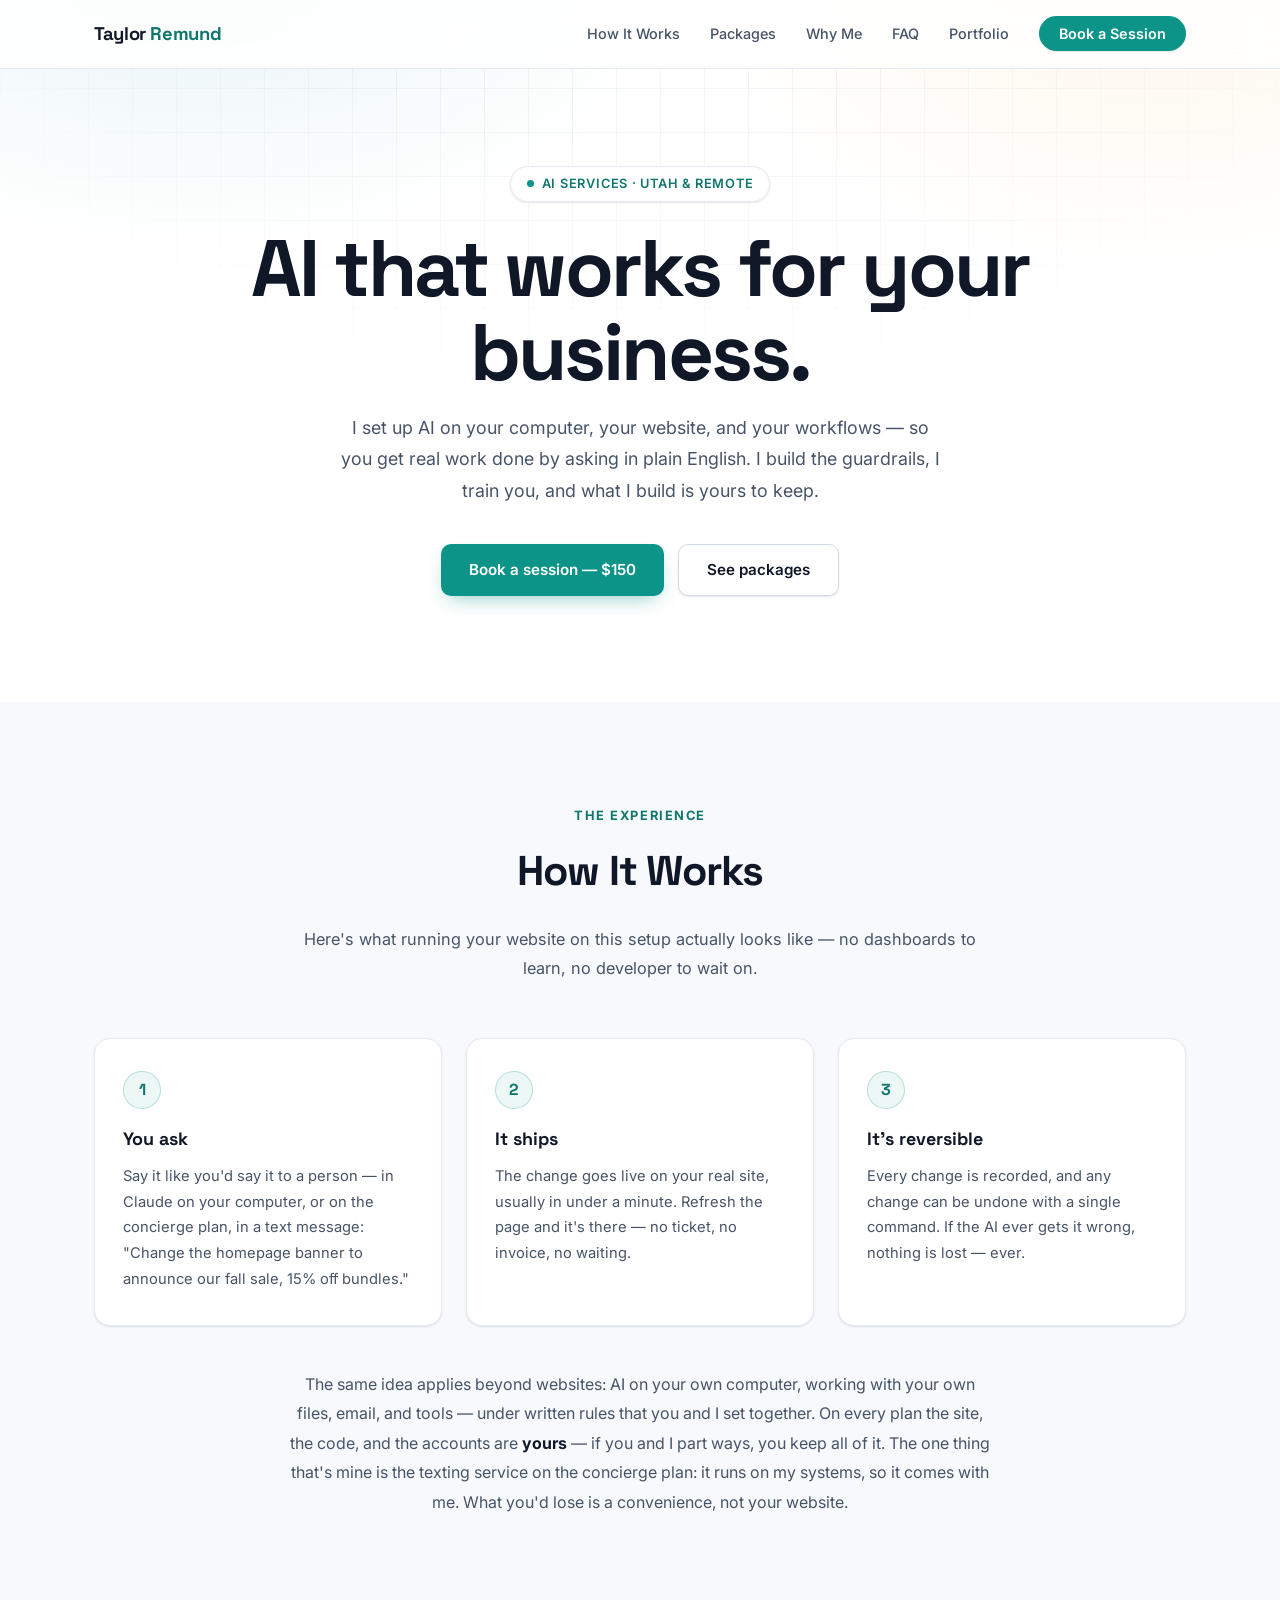
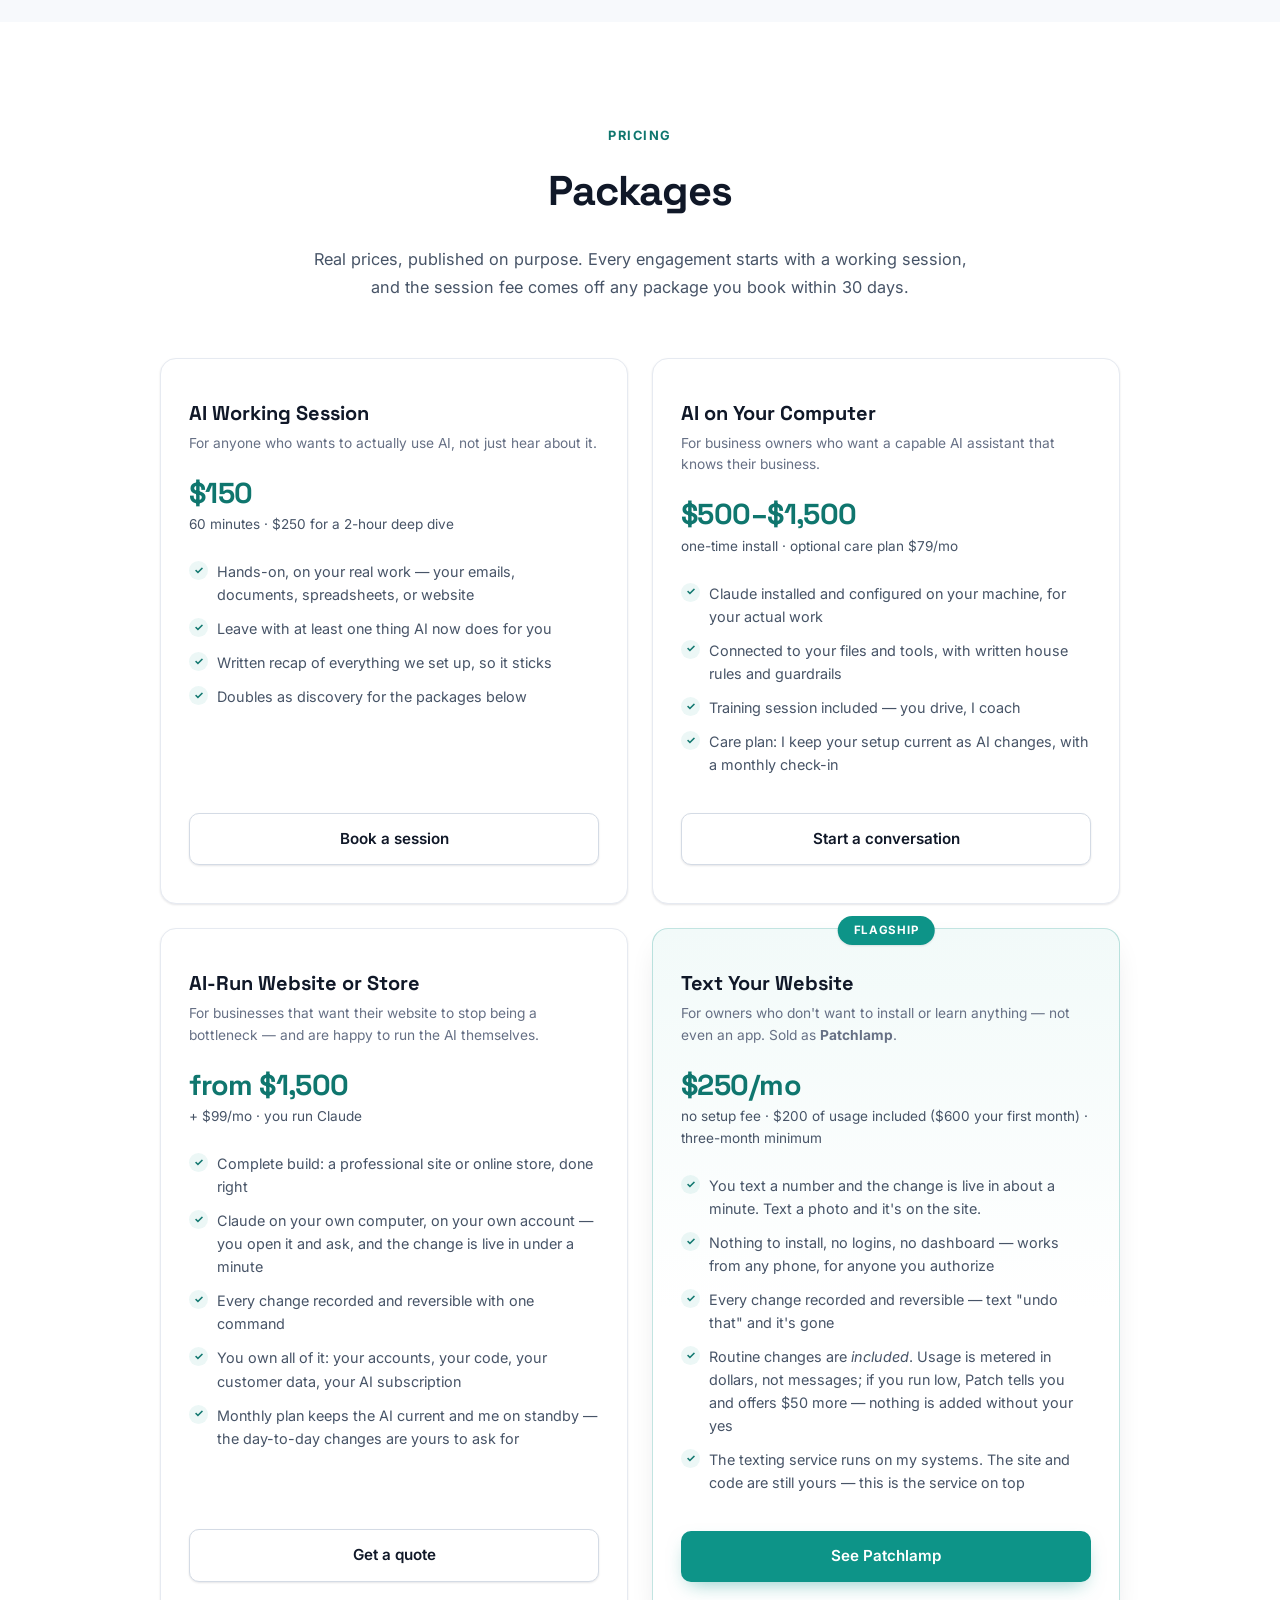
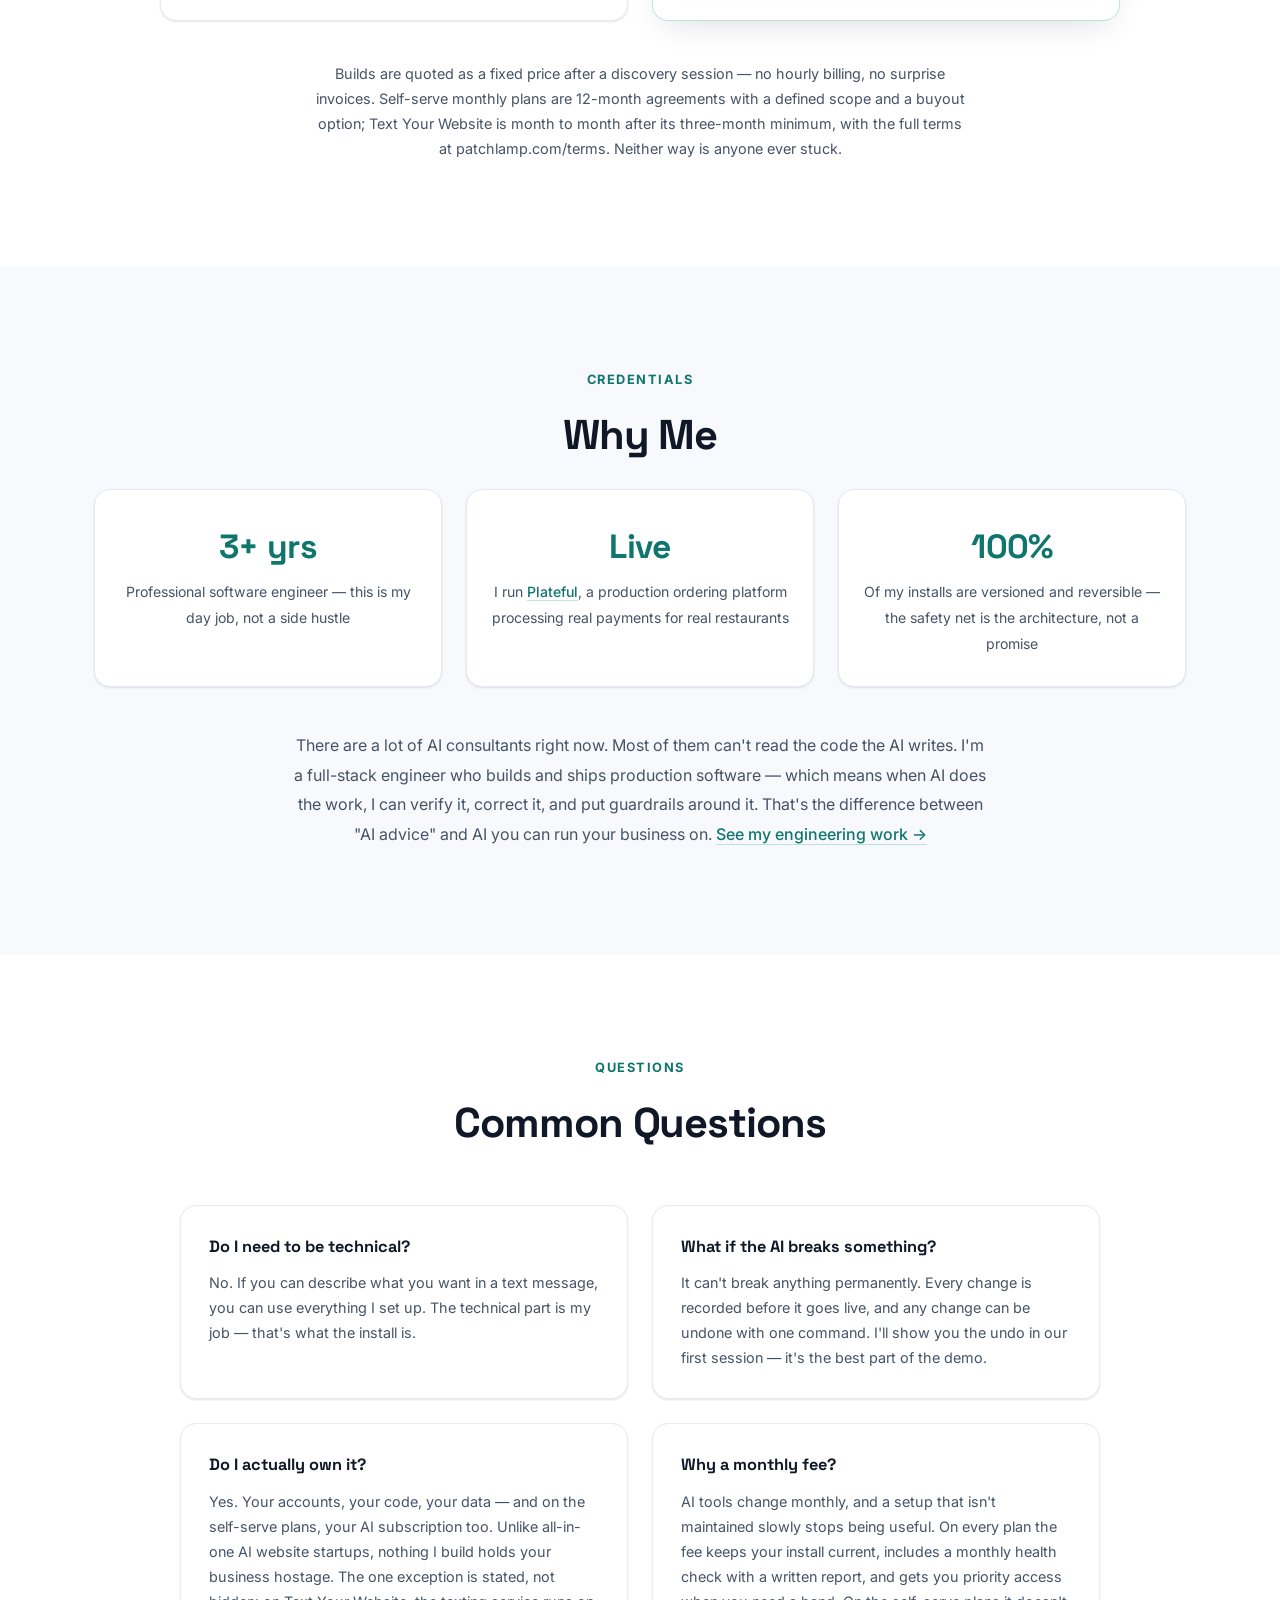
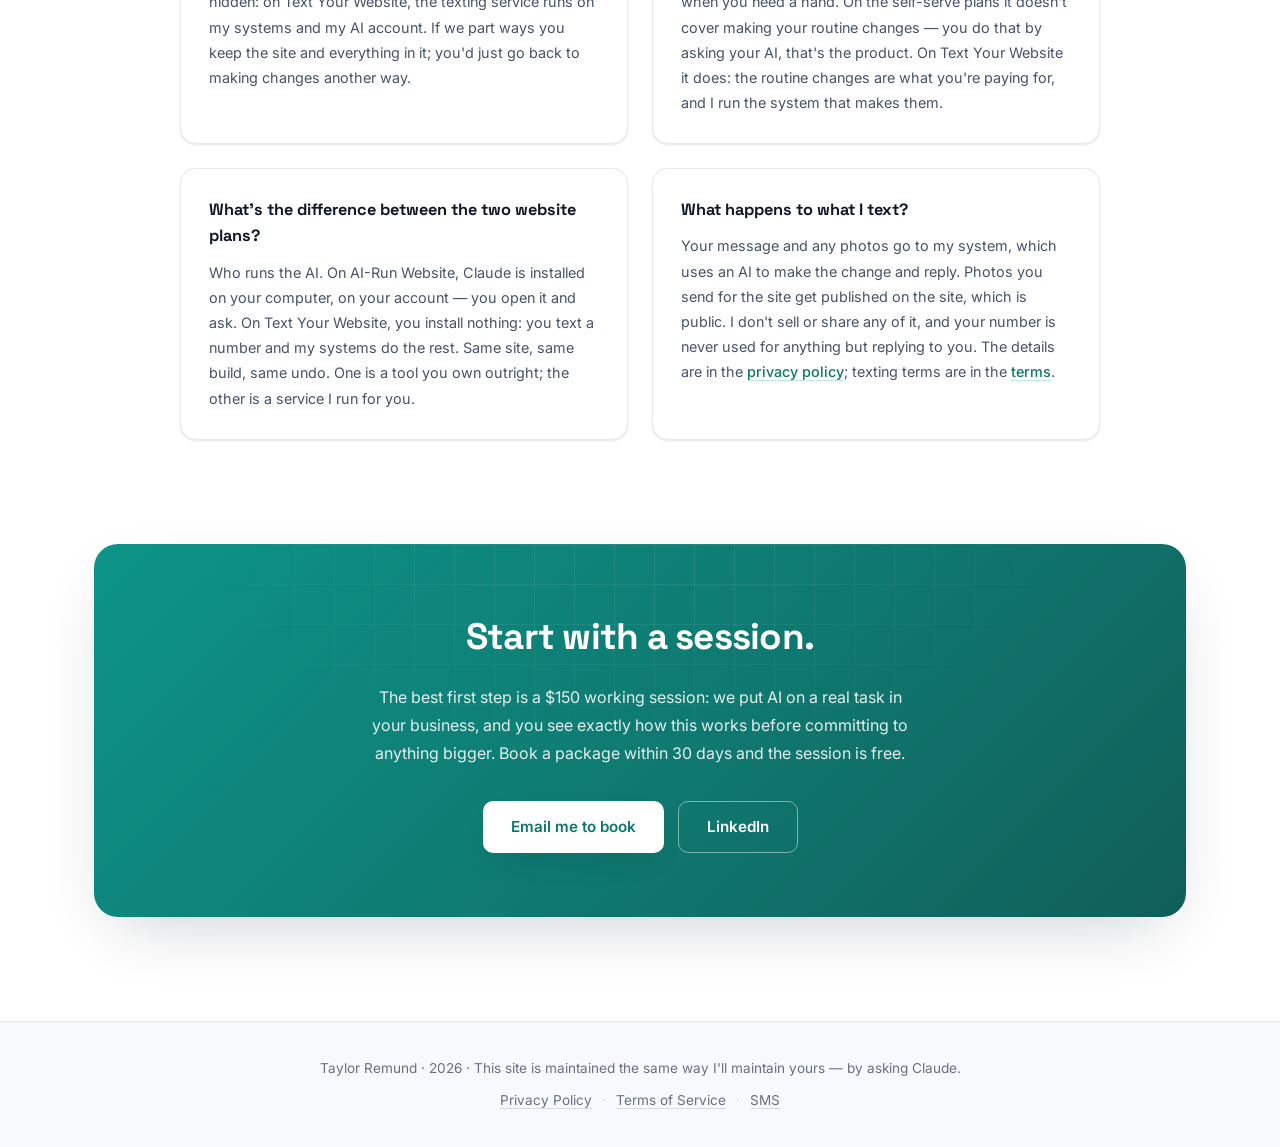
==== ai/index.html @ 2af43ffe "Text Your Website is Patchlamp: $250/mo, no setup fee, usage included; drop the 4% of sales line Co-" ====
<!DOCTYPE html>
<html lang="en">
<head>
  <meta charset="UTF-8">
  <meta name="viewport" content="width=device-width, initial-scale=1.0">
  <title>AI Services | Taylor Remund</title>
  <meta name="description" content="I install AI in small businesses — on your computer, your website, your workflows — with guardrails and training. Or skip the install and just text your website. Sessions from $150.">
  <meta property="og:title" content="AI Services — Taylor Remund">
  <meta property="og:description" content="AI installed in your business with guardrails and training — or a website you update by texting it. Sessions from $150.">
  <meta property="og:type" content="website">
  <meta property="og:url" content="https://taylorremund.com/ai/">
  <link rel="preconnect" href="https://fonts.googleapis.com">
  <link rel="preconnect" href="https://fonts.gstatic.com" crossorigin>
  <link href="https://fonts.googleapis.com/css2?family=Inter:wght@400;500;600&family=Space+Grotesk:wght@500;600;700&family=JetBrains+Mono:wght@400;500&display=swap" rel="stylesheet">
  <link rel="stylesheet" href="../style.css">
</head>
<body>

  <!-- ==================== NAVBAR ==================== -->
  <nav class="navbar" id="navbar">
    <div class="nav-container">
      <a href="../" class="nav-logo">Taylor <span>Remund</span></a>
      <button class="nav-toggle" id="navToggle" aria-label="Toggle menu">
        <span></span><span></span><span></span>
      </button>
      <ul class="nav-links" id="navLinks">
        <li><a href="#how">How It Works</a></li>
        <li><a href="#packages">Packages</a></li>
        <li><a href="#why">Why Me</a></li>
        <li><a href="#faq">FAQ</a></li>
        <li><a href="../">Portfolio</a></li>
        <li><a href="mailto:remundtaylor3@gmail.com?subject=AI%20Working%20Session" class="nav-cta">Book a Session</a></li>
      </ul>
    </div>
  </nav>

  <!-- ==================== HERO ==================== -->
  <section class="hero hero-compact" id="hero">
    <div class="hero-content">
      <span class="hero-kicker reveal">AI Services &middot; Utah &amp; Remote</span>
      <h1 class="hero-name reveal">AI that works for your business.</h1>
      <p class="hero-tagline reveal">I set up AI on your computer, your website, and your workflows — so you get real work done by asking in plain English. I build the guardrails, I train you, and what I build is yours to keep.</p>
      <div class="hero-cta reveal">
        <a href="mailto:remundtaylor3@gmail.com?subject=AI%20Working%20Session" class="btn btn-primary">Book a session — $150</a>
        <a href="#packages" class="btn btn-outline">See packages</a>
      </div>
    </div>
  </section>

  <!-- ==================== HOW IT WORKS ==================== -->
  <section class="section section-alt" id="how">
    <div class="container">
      <span class="section-eyebrow reveal">The Experience</span>
      <h2 class="section-title reveal">How It Works</h2>
      <p class="section-subtitle reveal">Here's what running your website on this setup actually looks like — no dashboards to learn, no developer to wait on.</p>
      <div class="steps-grid">
        <div class="step-card card reveal">
          <span class="step-num">1</span>
          <h3>You ask</h3>
          <p>Say it like you'd say it to a person — in Claude on your computer, or on the concierge plan, in a text message: "Change the homepage banner to announce our fall sale, 15% off bundles."</p>
        </div>
        <div class="step-card card reveal">
          <span class="step-num">2</span>
          <h3>It ships</h3>
          <p>The change goes live on your real site, usually in under a minute. Refresh the page and it's there — no ticket, no invoice, no waiting.</p>
        </div>
        <div class="step-card card reveal">
          <span class="step-num">3</span>
          <h3>It's reversible</h3>
          <p>Every change is recorded, and any change can be undone with a single command. If the AI ever gets it wrong, nothing is lost — ever.</p>
        </div>
      </div>
      <p class="steps-note reveal">The same idea applies beyond websites: AI on your own computer, working with your own files, email, and tools — under written rules that you and I set together. On every plan the site, the code, and the accounts are <strong>yours</strong> — if you and I part ways, you keep all of it. The one thing that's mine is the texting service on the concierge plan: it runs on my systems, so it comes with me. What you'd lose is a convenience, not your website.</p>
    </div>
  </section>

  <!-- ==================== PACKAGES ==================== -->
  <section class="section" id="packages">
    <div class="container">
      <span class="section-eyebrow reveal">Pricing</span>
      <h2 class="section-title reveal">Packages</h2>
      <p class="section-subtitle reveal">Real prices, published on purpose. Every engagement starts with a working session, and the session fee comes off any package you book within 30 days.</p>
      <div class="pkg-grid">

        <div class="pkg-card card reveal">
          <h3 class="pkg-name">AI Working Session</h3>
          <p class="pkg-for">For anyone who wants to actually use AI, not just hear about it.</p>
          <div class="pkg-price">$150</div>
          <p class="pkg-price-sub">60 minutes &middot; $250 for a 2-hour deep dive</p>
          <ul class="pkg-list">
            <li>Hands-on, on your real work — your emails, documents, spreadsheets, or website</li>
            <li>Leave with at least one thing AI now does for you</li>
            <li>Written recap of everything we set up, so it sticks</li>
            <li>Doubles as discovery for the packages below</li>
          </ul>
          <a href="mailto:remundtaylor3@gmail.com?subject=AI%20Working%20Session" class="btn btn-outline">Book a session</a>
        </div>

        <div class="pkg-card card reveal">
          <h3 class="pkg-name">AI on Your Computer</h3>
          <p class="pkg-for">For business owners who want a capable AI assistant that knows their business.</p>
          <div class="pkg-price">$500&ndash;$1,500</div>
          <p class="pkg-price-sub">one-time install &middot; optional care plan $79/mo</p>
          <ul class="pkg-list">
            <li>Claude installed and configured on your machine, for your actual work</li>
            <li>Connected to your files and tools, with written house rules and guardrails</li>
            <li>Training session included — you drive, I coach</li>
            <li>Care plan: I keep your setup current as AI changes, with a monthly check-in</li>
          </ul>
          <a href="mailto:remundtaylor3@gmail.com?subject=AI%20on%20My%20Computer" class="btn btn-outline">Start a conversation</a>
        </div>

        <div class="pkg-card card reveal">
          <h3 class="pkg-name">AI-Run Website or Store</h3>
          <p class="pkg-for">For businesses that want their website to stop being a bottleneck — and are happy to run the AI themselves.</p>
          <div class="pkg-price">from $1,500</div>
          <p class="pkg-price-sub">+ $99/mo &middot; you run Claude</p>
          <ul class="pkg-list">
            <li>Complete build: a professional site or online store, done right</li>
            <li>Claude on your own computer, on your own account — you open it and ask, and the change is live in under a minute</li>
            <li>Every change recorded and reversible with one command</li>
            <li>You own all of it: your accounts, your code, your customer data, your AI subscription</li>
            <li>Monthly plan keeps the AI current and me on standby &mdash; the day-to-day changes are yours to ask for</li>
          </ul>
          <a href="mailto:remundtaylor3@gmail.com?subject=AI-Run%20Website" class="btn btn-outline">Get a quote</a>
        </div>

        <!-- Retracted 2026-09-15: "from $2,500 + $249/mo, or 4% of store sales,
             capped at $500/mo". The texting service is now Patchlamp
             (patchlamp.com): $250/mo, no setup fee, usage allowance, no
             per-message price. The numbers here mirror patchlamp.com/pricing. -->
        <div class="pkg-card card pkg-featured reveal">
          <span class="pkg-badge">Flagship</span>
          <h3 class="pkg-name">Text Your Website</h3>
          <p class="pkg-for">For owners who don't want to install or learn anything &mdash; not even an app. Sold as <strong>Patchlamp</strong>.</p>
          <div class="pkg-price">$250/mo</div>
          <p class="pkg-price-sub">no setup fee &middot; $200 of usage included ($600 your first month) &middot; three-month minimum</p>
          <ul class="pkg-list">
            <li>You text a number and the change is live in about a minute. Text a photo and it's on the site.</li>
            <li>Nothing to install, no logins, no dashboard &mdash; works from any phone, for anyone you authorize</li>
            <li>Every change recorded and reversible &mdash; text "undo that" and it's gone</li>
            <li>Routine changes are <em>included</em>. Usage is metered in dollars, not messages; if you run low, Patch tells you and offers $50 more &mdash; nothing is added without your yes</li>
            <li>The texting service runs on my systems. The site and code are still yours &mdash; this is the service on top</li>
          </ul>
          <a href="https://patchlamp.com/" class="btn btn-primary">See Patchlamp</a>
        </div>

      </div>
      <p class="pkg-note reveal">Builds are quoted as a fixed price after a discovery session — no hourly billing, no surprise invoices. Self-serve monthly plans are 12-month agreements with a defined scope and a buyout option; Text Your Website is month to month after its three-month minimum, with the full terms at <a href="https://patchlamp.com/terms">patchlamp.com/terms</a>. Neither way is anyone ever stuck.</p>
    </div>
  </section>

  <!-- ==================== WHY ME ==================== -->
  <section class="section section-alt" id="why">
    <div class="container">
      <span class="section-eyebrow reveal">Credentials</span>
      <h2 class="section-title reveal">Why Me</h2>
      <div class="steps-grid">
        <div class="stat-card card reveal">
          <span class="stat-number">3+ yrs</span>
          <span class="stat-label">Professional software engineer — this is my day job, not a side hustle</span>
        </div>
        <div class="stat-card card reveal">
          <span class="stat-number">Live</span>
          <span class="stat-label">I run <a href="../#plateful" class="inline-link">Plateful</a>, a production ordering platform processing real payments for real restaurants</span>
        </div>
        <div class="stat-card card reveal">
          <span class="stat-number">100%</span>
          <span class="stat-label">Of my installs are versioned and reversible — the safety net is the architecture, not a promise</span>
        </div>
      </div>
      <p class="steps-note reveal" style="margin-top: 44px;">There are a lot of AI consultants right now. Most of them can't read the code the AI writes. I'm a full-stack engineer who builds and ships production software — which means when AI does the work, I can verify it, correct it, and put guardrails around it. That's the difference between "AI advice" and AI you can run your business on. <a href="../" class="inline-link">See my engineering work &rarr;</a></p>
    </div>
  </section>

  <!-- ==================== FAQ ==================== -->
  <section class="section" id="faq">
    <div class="container">
      <span class="section-eyebrow reveal">Questions</span>
      <h2 class="section-title reveal">Common Questions</h2>
      <div class="faq-grid" style="margin-top: 48px;">
        <div class="faq-card card reveal">
          <h3>Do I need to be technical?</h3>
          <p>No. If you can describe what you want in a text message, you can use everything I set up. The technical part is my job — that's what the install is.</p>
        </div>
        <div class="faq-card card reveal">
          <h3>What if the AI breaks something?</h3>
          <p>It can't break anything permanently. Every change is recorded before it goes live, and any change can be undone with one command. I'll show you the undo in our first session — it's the best part of the demo.</p>
        </div>
        <div class="faq-card card reveal">
          <h3>Do I actually own it?</h3>
          <p>Yes. Your accounts, your code, your data — and on the self-serve plans, your AI subscription too. Unlike all-in-one AI website startups, nothing I build holds your business hostage. The one exception is stated, not hidden: on Text Your Website, the texting service runs on my systems and my AI account. If we part ways you keep the site and everything in it; you'd just go back to making changes another way.</p>
        </div>
        <div class="faq-card card reveal">
          <h3>Why a monthly fee?</h3>
          <p>AI tools change monthly, and a setup that isn't maintained slowly stops being useful. On every plan the fee keeps your install current, includes a monthly health check with a written report, and gets you priority access when you need a hand. On the self-serve plans it doesn't cover making your routine changes &mdash; you do that by asking your AI, that's the product. On Text Your Website it does: the routine changes are what you're paying for, and I run the system that makes them.</p>
        </div>
        <div class="faq-card card reveal">
          <h3>What's the difference between the two website plans?</h3>
          <p>Who runs the AI. On AI-Run Website, Claude is installed on your computer, on your account &mdash; you open it and ask. On Text Your Website, you install nothing: you text a number and my systems do the rest. Same site, same build, same undo. One is a tool you own outright; the other is a service I run for you.</p>
        </div>
        <div class="faq-card card reveal">
          <h3>What happens to what I text?</h3>
          <p>Your message and any photos go to my system, which uses an AI to make the change and reply. Photos you send for the site get published on the site, which is public. I don't sell or share any of it, and your number is never used for anything but replying to you. The details are in the <a href="../privacy/" class="inline-link">privacy policy</a>; texting terms are in the <a href="../terms/" class="inline-link">terms</a>.</p>
        </div>
      </div>
    </div>
  </section>

  <!-- ==================== CONTACT ==================== -->
  <section class="section" id="contact" style="padding-top: 0;">
    <div class="container">
      <div class="cta-panel reveal">
        <h2>Start with a session.</h2>
        <p>The best first step is a $150 working session: we put AI on a real task in your business, and you see exactly how this works before committing to anything bigger. Book a package within 30 days and the session is free.</p>
        <div class="hero-cta">
          <a href="mailto:remundtaylor3@gmail.com?subject=AI%20Working%20Session" class="btn btn-primary">Email me to book</a>
          <a href="https://linkedin.com/in/taylor-remund-88169124a" target="_blank" rel="noopener" class="btn btn-outline">LinkedIn</a>
        </div>
        <!-- TODO: replace the mailto CTA with an inline Cal.com booking embed once the booking link is set up -->
      </div>
    </div>
  </section>

  <!-- ==================== FOOTER ==================== -->
  <footer class="footer">
    <p>Taylor Remund &middot; 2026 &middot; This site is maintained the same way I'll maintain yours — by asking Claude.</p>
    <p class="footer-links"><a href="../privacy/">Privacy Policy</a><span>&middot;</span><a href="../terms/">Terms of Service</a><span>&middot;</span><a href="../sms/">SMS</a></p>
  </footer>

  <script src="../script.js"></script>
</body>
</html>
---- style.css ----
/* ============================================================
   taylorremund.com — light theme design system
   ============================================================ */

*, *::before, *::after { margin: 0; padding: 0; box-sizing: border-box; }

:root {
  --bg: #ffffff;
  --bg-alt: #f7f9fc;
  --surface: #ffffff;
  --border: #e6eaf1;
  --border-strong: #d4dbe5;
  --text: #101828;
  --text-muted: #475467;
  --text-soft: #667085;
  --accent: #0d9488;
  --accent-hover: #0b7f75;
  --accent-ink: #0f766e;
  --accent-soft: rgba(13, 148, 136, 0.08);
  --accent-border: rgba(13, 148, 136, 0.25);
  --plateful: #069494;
  --plateful-red: #b22222;
  --shadow-sm: 0 1px 2px rgba(16, 24, 40, 0.06), 0 1px 3px rgba(16, 24, 40, 0.05);
  --shadow-md: 0 12px 32px -12px rgba(16, 24, 40, 0.16);
  --shadow-lg: 0 24px 64px -24px rgba(16, 24, 40, 0.24);
  --radius: 16px;
  --font-heading: 'Space Grotesk', sans-serif;
  --font-body: 'Inter', -apple-system, BlinkMacSystemFont, sans-serif;
}

html { scroll-behavior: smooth; scroll-padding-top: 84px; }

body {
  font-family: var(--font-body);
  background: var(--bg);
  color: var(--text);
  line-height: 1.6;
  -webkit-font-smoothing: antialiased;
  -moz-osx-font-smoothing: grayscale;
}

a { color: inherit; text-decoration: none; }
ul { list-style: none; }
img { display: block; max-width: 100%; }

.container { width: 100%; max-width: 1140px; margin: 0 auto; padding: 0 24px; }

.inline-link {
  color: var(--accent-ink);
  font-weight: 500;
  border-bottom: 1px solid var(--accent-border);
  transition: border-color 0.2s, color 0.2s;
}
.inline-link:hover { border-color: var(--accent-ink); }

/* ========== NAVBAR ========== */
.navbar {
  position: fixed;
  top: 0; left: 0; right: 0;
  z-index: 1000;
  background: rgba(255, 255, 255, 0.82);
  backdrop-filter: blur(14px);
  -webkit-backdrop-filter: blur(14px);
  border-bottom: 1px solid var(--border);
}

.nav-container {
  max-width: 1140px;
  margin: 0 auto;
  padding: 0 24px;
  display: flex;
  align-items: center;
  justify-content: space-between;
  height: 68px;
}

.nav-logo {
  font-family: var(--font-heading);
  font-weight: 700;
  font-size: 1.15rem;
  letter-spacing: -0.02em;
}
.nav-logo span { color: var(--accent-ink); }

.nav-links { display: flex; align-items: center; gap: 30px; }

.nav-links a {
  font-size: 0.9rem;
  font-weight: 500;
  color: var(--text-muted);
  transition: color 0.2s;
}
.nav-links a:hover { color: var(--text); }

.nav-links a.nav-cta {
  background: var(--accent);
  color: #ffffff;
  padding: 9px 20px;
  border-radius: 999px;
  font-weight: 600;
  box-shadow: var(--shadow-sm);
  transition: background 0.2s, transform 0.2s;
}
.nav-links a.nav-cta:hover { background: var(--accent-hover); color: #fff; transform: translateY(-1px); }

.nav-toggle {
  display: none;
  flex-direction: column;
  gap: 5px;
  background: none;
  border: none;
  cursor: pointer;
  padding: 4px;
}
.nav-toggle span {
  display: block;
  width: 22px; height: 2px;
  background: var(--text);
  border-radius: 2px;
  transition: transform 0.3s, opacity 0.3s;
}
.nav-toggle.active span:nth-child(1) { transform: translateY(7px) rotate(45deg); }
.nav-toggle.active span:nth-child(2) { opacity: 0; }
.nav-toggle.active span:nth-child(3) { transform: translateY(-7px) rotate(-45deg); }

@media (max-width: 860px) {
  .nav-toggle { display: flex; }
  .nav-links {
    position: fixed;
    top: 68px; left: 0; right: 0;
    background: rgba(255, 255, 255, 0.97);
    backdrop-filter: blur(14px);
    -webkit-backdrop-filter: blur(14px);
    flex-direction: column;
    gap: 0;
    padding: 16px 0 24px;
    border-bottom: 1px solid var(--border);
    box-shadow: var(--shadow-md);
    transform: translateY(-130%);
    opacity: 0;
    transition: transform 0.3s ease, opacity 0.3s ease;
    pointer-events: none;
  }
  .nav-links.open { transform: translateY(0); opacity: 1; pointer-events: all; }
  .nav-links a { display: block; padding: 12px 0; font-size: 1rem; }
  .nav-links a.nav-cta { margin-top: 8px; }
}

/* ========== HERO ========== */
.hero {
  position: relative;
  min-height: 92vh;
  display: flex;
  align-items: center;
  justify-content: center;
  text-align: center;
  padding: 150px 24px 90px;
  overflow: hidden;
  background:
    radial-gradient(52rem 30rem at 15% -5%, rgba(13, 148, 136, 0.09), transparent 60%),
    radial-gradient(46rem 28rem at 90% 0%, rgba(245, 158, 11, 0.07), transparent 60%),
    var(--bg);
}
.hero::before {
  content: '';
  position: absolute;
  inset: 0;
  background-image:
    linear-gradient(rgba(16, 24, 40, 0.045) 1px, transparent 1px),
    linear-gradient(90deg, rgba(16, 24, 40, 0.045) 1px, transparent 1px);
  background-size: 44px 44px;
  -webkit-mask-image: radial-gradient(60rem 34rem at 50% 0%, #000 30%, transparent 75%);
  mask-image: radial-gradient(60rem 34rem at 50% 0%, #000 30%, transparent 75%);
  pointer-events: none;
}
.hero-compact { min-height: 78vh; }
.hero-content { position: relative; max-width: 780px; }

.hero-kicker {
  display: inline-flex;
  align-items: center;
  gap: 8px;
  font-size: 0.8rem;
  font-weight: 600;
  letter-spacing: 0.06em;
  text-transform: uppercase;
  color: var(--accent-ink);
  background: #ffffff;
  border: 1px solid var(--border);
  box-shadow: var(--shadow-sm);
  border-radius: 999px;
  padding: 7px 16px;
  margin-bottom: 24px;
}
.hero-kicker::before {
  content: '';
  width: 7px; height: 7px;
  border-radius: 50%;
  background: var(--accent);
}

.hero-name {
  font-family: var(--font-heading);
  font-size: clamp(2.9rem, 7.5vw, 5rem);
  font-weight: 700;
  line-height: 1.05;
  letter-spacing: -0.035em;
  margin-bottom: 18px;
}

.hero-typewriter {
  font-family: var(--font-heading);
  font-size: clamp(1.15rem, 3vw, 1.6rem);
  color: var(--accent-ink);
  font-weight: 600;
  min-height: 2em;
  margin-bottom: 20px;
}
.typewriter-cursor { animation: blink 1s step-end infinite; color: var(--accent-ink); font-weight: 300; }
@keyframes blink { 50% { opacity: 0; } }

.hero-tagline {
  font-size: 1.12rem;
  color: var(--text-muted);
  max-width: 600px;
  margin: 0 auto 38px;
  line-height: 1.75;
}

.hero-cta { display: flex; gap: 14px; justify-content: center; flex-wrap: wrap; }

/* ========== BUTTONS ========== */
.btn {
  display: inline-flex;
  align-items: center;
  justify-content: center;
  gap: 8px;
  padding: 13px 28px;
  border-radius: 10px;
  font-size: 0.95rem;
  font-weight: 600;
  transition: all 0.2s;
  cursor: pointer;
  border: none;
}
.btn-primary {
  background: var(--accent);
  color: #ffffff;
  box-shadow: 0 8px 20px -8px rgba(13, 148, 136, 0.55);
}
.btn-primary:hover { background: var(--accent-hover); transform: translateY(-2px); }
.btn-outline {
  background: #ffffff;
  color: var(--text);
  border: 1px solid var(--border-strong);
  box-shadow: var(--shadow-sm);
}
.btn-outline:hover { border-color: var(--accent); color: var(--accent-ink); transform: translateY(-2px); }

/* ========== SECTIONS ========== */
.section { padding: 104px 0; }
.section-alt { background: var(--bg-alt); }

.section-eyebrow {
  display: block;
  text-align: center;
  font-size: 0.8rem;
  font-weight: 700;
  letter-spacing: 0.12em;
  text-transform: uppercase;
  color: var(--accent-ink);
  margin-bottom: 12px;
}

.section-title {
  font-family: var(--font-heading);
  font-size: clamp(1.9rem, 4vw, 2.6rem);
  font-weight: 700;
  margin-bottom: 20px;
  letter-spacing: -0.025em;
  text-align: center;
}

.section-subtitle {
  text-align: center;
  color: var(--text-muted);
  max-width: 680px;
  margin: 0 auto 56px;
  line-height: 1.75;
  font-size: 1.02rem;
}

/* ========== CARD BASE ========== */
.card {
  background: var(--surface);
  border: 1px solid var(--border);
  border-radius: var(--radius);
  box-shadow: var(--shadow-sm);
  transition: border-color 0.2s, transform 0.2s, box-shadow 0.2s;
}
.card:hover { border-color: var(--accent-border); transform: translateY(-3px); box-shadow: var(--shadow-md); }

/* ========== ABOUT ========== */
.about-grid {
  display: grid;
  grid-template-columns: 1fr 280px;
  gap: 60px;
  align-items: center;
  margin-bottom: 56px;
}
.about-text p { font-size: 1.05rem; color: var(--text-muted); line-height: 1.85; }
.about-text p + p { margin-top: 18px; }

.profile-photo {
  width: 220px;
  height: 220px;
  border-radius: 50%;
  object-fit: cover;
  display: block;
  margin: 0 auto;
  border: 4px solid #ffffff;
  outline: 1px solid var(--border);
  box-shadow: var(--shadow-lg);
}

.photo-placeholder {
  width: 220px; height: 220px;
  border-radius: 50%;
  background: linear-gradient(160deg, var(--accent-soft), rgba(245, 158, 11, 0.08));
  border: 1px solid var(--border);
  box-shadow: var(--shadow-md);
  display: flex;
  align-items: center;
  justify-content: center;
  color: var(--text-soft);
  margin: 0 auto;
}

.stats-grid { display: grid; grid-template-columns: repeat(3, 1fr); gap: 24px; }
.stat-card { padding: 30px 24px; text-align: center; }
.stat-number {
  display: block;
  font-family: var(--font-heading);
  font-size: 2.1rem;
  font-weight: 700;
  color: var(--accent-ink);
  margin-bottom: 6px;
  letter-spacing: -0.02em;
}
.stat-label { font-size: 0.88rem; color: var(--text-muted); line-height: 1.5; }

@media (max-width: 860px) {
  .about-grid { grid-template-columns: 1fr; gap: 40px; text-align: center; }
  .about-grid .about-photo { order: -1; }
  .stats-grid { grid-template-columns: 1fr; }
}

/* ========== PLATEFUL PRODUCT ========== */
.section-plateful {
  background: linear-gradient(180deg, #f2faf9 0%, #ffffff 100%);
  border-top: 1px solid var(--border);
  border-bottom: 1px solid var(--border);
}
.plateful-grid {
  display: grid;
  grid-template-columns: 1.02fr 0.98fr;
  gap: 64px;
  align-items: center;
}
.plateful-brand { display: flex; align-items: center; gap: 12px; margin-bottom: 20px; }
.plateful-brand svg { width: 42px; height: auto; }
.plateful-brand-name {
  font-family: var(--font-heading);
  font-size: 1.6rem;
  font-weight: 700;
  color: var(--plateful);
  letter-spacing: -0.02em;
}
.plateful-live {
  font-size: 0.72rem;
  font-weight: 700;
  letter-spacing: 0.08em;
  text-transform: uppercase;
  color: #067647;
  background: #ecfdf3;
  border: 1px solid #abefc6;
  border-radius: 999px;
  padding: 4px 12px;
}
.plateful-copy .section-eyebrow, .plateful-copy .section-title { text-align: left; }
.plateful-copy .section-title { margin-bottom: 16px; }
.plateful-pitch { color: var(--text-muted); font-size: 1.03rem; line-height: 1.8; margin-bottom: 24px; }

.plateful-features { margin-bottom: 28px; }
.plateful-features li {
  position: relative;
  padding-left: 30px;
  color: var(--text-muted);
  font-size: 0.95rem;
  line-height: 1.6;
  margin-bottom: 11px;
}
.plateful-features li::before {
  content: '✓';
  position: absolute;
  left: 0; top: 0;
  width: 20px; height: 20px;
  border-radius: 50%;
  background: var(--accent-soft);
  color: var(--accent-ink);
  font-size: 0.72rem;
  font-weight: 700;
  display: flex;
  align-items: center;
  justify-content: center;
}
.plateful-features li strong { color: var(--text); font-weight: 600; }

.plateful-pricing {
  display: inline-block;
  background: #ffffff;
  border: 1px solid var(--border);
  border-left: 3px solid var(--plateful);
  border-radius: 10px;
  box-shadow: var(--shadow-sm);
  padding: 14px 20px;
  margin-bottom: 30px;
}
.plateful-pricing strong { font-family: var(--font-heading); font-size: 1.05rem; }
.plateful-pricing span { display: block; font-size: 0.85rem; color: var(--text-muted); }

.plateful-ctas { display: flex; gap: 14px; flex-wrap: wrap; }

/* Storefront mockup */
.plateful-visual { position: relative; }
.mockup {
  background: #ffffff;
  border: 1px solid var(--border);
  border-radius: 14px;
  box-shadow: var(--shadow-lg);
  overflow: hidden;
}
.mockup-bar {
  display: flex;
  align-items: center;
  gap: 10px;
  padding: 10px 14px;
  background: var(--bg-alt);
  border-bottom: 1px solid var(--border);
}
.mockup-dots { display: flex; gap: 5px; }
.mockup-dots i { width: 10px; height: 10px; border-radius: 50%; display: block; }
.mockup-dots i:nth-child(1) { background: #fda29b; }
.mockup-dots i:nth-child(2) { background: #fedf89; }
.mockup-dots i:nth-child(3) { background: #a6f4c5; }
.mockup-url {
  flex: 1;
  background: #ffffff;
  border: 1px solid var(--border);
  border-radius: 999px;
  font-size: 0.72rem;
  color: var(--text-soft);
  padding: 4px 14px;
  text-align: center;
  font-family: 'JetBrains Mono', monospace;
}
.mockup-header {
  display: flex;
  align-items: center;
  justify-content: space-between;
  padding: 14px 18px;
  background: var(--plateful);
  color: #ffffff;
}
.mockup-rest { font-family: var(--font-heading); font-weight: 700; font-size: 0.95rem; }
.mockup-tabs { display: flex; gap: 10px; font-size: 0.68rem; opacity: 0.9; }
.mockup-menu {
  display: grid;
  grid-template-columns: 1fr 1fr;
  gap: 12px;
  padding: 16px 18px;
}
.mockup-item {
  border: 1px solid var(--border);
  border-radius: 10px;
  padding: 12px;
  display: flex;
  align-items: center;
  gap: 10px;
}
.mockup-item .food { font-size: 1.5rem; }
.mockup-item h4 { font-size: 0.78rem; font-weight: 600; line-height: 1.3; }
.mockup-item p { font-size: 0.72rem; color: var(--accent-ink); font-weight: 600; }
.mockup-cart {
  margin: 0 18px 18px;
  background: var(--plateful);
  color: #fff;
  border-radius: 10px;
  text-align: center;
  font-size: 0.8rem;
  font-weight: 600;
  padding: 11px;
}
.mockup-toast {
  position: absolute;
  right: -14px;
  bottom: 34px;
  background: #ffffff;
  border: 1px solid var(--border);
  border-radius: 12px;
  box-shadow: var(--shadow-md);
  padding: 12px 16px;
  font-size: 0.78rem;
  font-weight: 600;
  display: flex;
  align-items: center;
  gap: 8px;
}
.mockup-toast .tick {
  width: 20px; height: 20px;
  border-radius: 50%;
  background: #ecfdf3;
  color: #067647;
  font-size: 0.7rem;
  display: flex;
  align-items: center;
  justify-content: center;
  font-weight: 700;
}
.mockup-toast span small { display: block; font-weight: 400; color: var(--text-soft); font-size: 0.7rem; }

@media (max-width: 960px) {
  .plateful-grid { grid-template-columns: 1fr; gap: 48px; }
  .mockup-toast { right: 8px; }
}

/* ========== AI SERVICES TEASER ========== */
.svc-grid { display: grid; grid-template-columns: repeat(4, 1fr); gap: 20px; margin-bottom: 44px; }
.svc-card { padding: 30px 26px; display: flex; flex-direction: column; gap: 10px; }
.svc-card h3 { font-family: var(--font-heading); font-size: 1.08rem; font-weight: 600; }
.svc-card p { font-size: 0.92rem; color: var(--text-muted); line-height: 1.7; flex: 1; }
.svc-price { font-family: var(--font-heading); color: var(--accent-ink); font-weight: 700; font-size: 0.95rem; }
.svc-cta { text-align: center; }
.svc-grid .svc-card.reveal:nth-child(2) { transition-delay: 0.1s; }
.svc-grid .svc-card.reveal:nth-child(3) { transition-delay: 0.2s; }
.svc-grid .svc-card.reveal:nth-child(4) { transition-delay: 0.3s; }
@media (max-width: 1000px) { .svc-grid { grid-template-columns: repeat(2, 1fr); } }
@media (max-width: 600px) { .svc-grid { grid-template-columns: 1fr; } }

/* ========== SKILLS ========== */
.skills-grid { display: grid; grid-template-columns: repeat(2, 1fr); gap: 26px; }
.skill-category { padding: 28px; }
.skill-category-title {
  font-family: var(--font-heading);
  font-size: 0.95rem;
  font-weight: 700;
  color: var(--accent-ink);
  margin-bottom: 16px;
  letter-spacing: 0.02em;
}
.skill-pills { display: flex; flex-wrap: wrap; gap: 8px; }
.skill-pill {
  display: inline-flex;
  align-items: center;
  gap: 7px;
  background: var(--bg-alt);
  border: 1px solid var(--border);
  border-radius: 999px;
  padding: 6px 14px;
  font-size: 0.82rem;
  font-weight: 500;
  color: var(--text-muted);
  transition: border-color 0.2s, color 0.2s, background 0.2s;
}
.skill-pill:hover { border-color: var(--accent-border); color: var(--text); background: #ffffff; }
.skill-icon { width: 16px; height: 16px; flex-shrink: 0; }
.skills-grid .skill-category.reveal:nth-child(2) { transition-delay: 0.08s; }
.skills-grid .skill-category.reveal:nth-child(3) { transition-delay: 0.16s; }
.skills-grid .skill-category.reveal:nth-child(4) { transition-delay: 0.24s; }
@media (max-width: 860px) { .skills-grid { grid-template-columns: 1fr; } }

/* ========== PROJECTS ========== */
.projects-grid { display: grid; grid-template-columns: repeat(auto-fit, minmax(320px, 1fr)); gap: 24px; }
.project-card { padding: 32px 28px; display: flex; flex-direction: column; }
.project-badge {
  align-self: flex-start;
  font-size: 0.7rem;
  font-weight: 700;
  letter-spacing: 0.07em;
  text-transform: uppercase;
  color: var(--accent-ink);
  background: var(--accent-soft);
  border-radius: 999px;
  padding: 4px 12px;
  margin-bottom: 16px;
}
.project-name { font-family: var(--font-heading); font-size: 1.25rem; font-weight: 700; margin-bottom: 2px; }
.project-subtitle { font-size: 0.88rem; color: var(--text-soft); font-weight: 500; margin-bottom: 14px; }
.project-desc { font-size: 0.9rem; color: var(--text-muted); line-height: 1.75; margin-bottom: 20px; flex: 1; }
.project-desc code {
  font-family: 'JetBrains Mono', monospace;
  font-size: 0.8em;
  background: var(--bg-alt);
  border: 1px solid var(--border);
  border-radius: 4px;
  padding: 1px 5px;
}
.project-tags { display: flex; flex-wrap: wrap; gap: 6px; margin-bottom: 20px; }
.project-tags span {
  font-size: 0.74rem;
  font-weight: 500;
  color: var(--accent-ink);
  background: var(--accent-soft);
  border: 1px solid var(--accent-border);
  padding: 3px 10px;
  border-radius: 6px;
}
.project-links { display: flex; gap: 10px; }
.project-link {
  display: inline-flex;
  align-items: center;
  justify-content: center;
  width: 40px; height: 40px;
  border-radius: 10px;
  background: var(--bg-alt);
  border: 1px solid var(--border);
  color: var(--text-muted);
  transition: all 0.2s;
}
.project-link:hover { border-color: var(--accent); color: var(--accent-ink); background: #ffffff; }
.project-link.disabled { opacity: 0.4; cursor: not-allowed; pointer-events: none; }
.projects-grid .project-card.reveal:nth-child(2) { transition-delay: 0.08s; }
.projects-grid .project-card.reveal:nth-child(3) { transition-delay: 0.16s; }

/* ========== TIMELINE ========== */
.timeline { position: relative; max-width: 820px; margin: 0 auto; padding-left: 32px; }
.timeline::before {
  content: '';
  position: absolute;
  left: 7px; top: 8px; bottom: 8px;
  width: 2px;
  background: var(--border);
}
.timeline-item { position: relative; margin-bottom: 44px; }
.timeline-item:last-child { margin-bottom: 0; }
.timeline-marker {
  position: absolute;
  left: -32px; top: 8px;
  width: 16px; height: 16px;
  border-radius: 50%;
  background: #ffffff;
  border: 3px solid var(--accent);
  z-index: 1;
}
.timeline-content { padding: 28px; }
.timeline-header {
  display: flex;
  justify-content: space-between;
  align-items: flex-start;
  gap: 16px;
  margin-bottom: 16px;
  flex-wrap: wrap;
}
.timeline-role { font-family: var(--font-heading); font-size: 1.15rem; font-weight: 700; }
.timeline-company { color: var(--accent-ink); font-size: 0.95rem; font-weight: 600; margin-top: 2px; }
.timeline-meta { display: flex; flex-direction: column; align-items: flex-end; gap: 2px; flex-shrink: 0; }
.timeline-date { font-size: 0.85rem; color: var(--text-muted); font-weight: 500; }
.timeline-location { font-size: 0.8rem; color: var(--text-soft); }
.timeline-bullets { list-style: disc; padding-left: 20px; }
.timeline-bullets li { font-size: 0.9rem; color: var(--text-muted); line-height: 1.7; margin-bottom: 8px; }
.timeline-bullets li:last-child { margin-bottom: 0; }
.timeline-bullets code {
  font-family: 'JetBrains Mono', monospace;
  font-size: 0.8em;
  background: var(--bg-alt);
  border: 1px solid var(--border);
  border-radius: 4px;
  padding: 1px 5px;
}
@media (max-width: 600px) {
  .timeline-header { flex-direction: column; }
  .timeline-meta { align-items: flex-start; }
}

/* ========== STEPS (AI page) ========== */
.steps-grid { display: grid; grid-template-columns: repeat(3, 1fr); gap: 24px; margin-bottom: 44px; }
.step-card { padding: 32px 28px; }
.step-num {
  display: inline-flex;
  align-items: center;
  justify-content: center;
  width: 38px; height: 38px;
  border-radius: 50%;
  background: var(--accent-soft);
  border: 1px solid var(--accent-border);
  color: var(--accent-ink);
  font-family: var(--font-heading);
  font-weight: 700;
  margin-bottom: 16px;
}
.step-card h3 { font-family: var(--font-heading); font-size: 1.12rem; font-weight: 700; margin-bottom: 10px; }
.step-card p { font-size: 0.92rem; color: var(--text-muted); line-height: 1.75; }
.steps-note {
  max-width: 700px;
  margin: 0 auto;
  text-align: center;
  color: var(--text-muted);
  line-height: 1.85;
  font-size: 1rem;
}
.steps-note strong { color: var(--text); }
@media (max-width: 860px) { .steps-grid { grid-template-columns: 1fr; } }

/* ========== PACKAGES (AI page) ========== */
.pkg-grid { display: grid; grid-template-columns: repeat(2, 1fr); gap: 24px; align-items: stretch; max-width: 960px; margin: 0 auto; }
.pkg-card { position: relative; padding: 38px 28px; display: flex; flex-direction: column; }
.pkg-featured {
  border-color: var(--accent-border);
  background: linear-gradient(180deg, #f2faf9 0%, #ffffff 55%);
  box-shadow: var(--shadow-md);
}
.pkg-badge {
  position: absolute;
  top: -13px; left: 50%;
  transform: translateX(-50%);
  background: var(--accent);
  color: #ffffff;
  font-size: 0.72rem;
  font-weight: 700;
  letter-spacing: 0.06em;
  text-transform: uppercase;
  padding: 5px 16px;
  border-radius: 999px;
  box-shadow: var(--shadow-sm);
  white-space: nowrap;
}
.pkg-name { font-family: var(--font-heading); font-size: 1.25rem; font-weight: 700; margin-bottom: 4px; }
.pkg-for { font-size: 0.86rem; color: var(--text-soft); margin-bottom: 22px; line-height: 1.55; }
.pkg-price {
  font-family: var(--font-heading);
  font-size: 1.8rem;
  font-weight: 700;
  color: var(--accent-ink);
  line-height: 1.2;
  letter-spacing: -0.02em;
}
.pkg-price-sub { font-size: 0.85rem; color: var(--text-muted); margin: 4px 0 24px; }
.pkg-list { margin-bottom: 26px; flex: 1; }
.pkg-list li {
  position: relative;
  padding-left: 28px;
  font-size: 0.9rem;
  color: var(--text-muted);
  line-height: 1.6;
  margin-bottom: 11px;
}
.pkg-list li::before {
  content: '✓';
  position: absolute;
  left: 0; top: 1px;
  width: 19px; height: 19px;
  border-radius: 50%;
  background: var(--accent-soft);
  color: var(--accent-ink);
  font-size: 0.68rem;
  font-weight: 700;
  display: flex;
  align-items: center;
  justify-content: center;
}
.pkg-note {
  text-align: center;
  color: var(--text-muted);
  font-size: 0.9rem;
  max-width: 660px;
  margin: 40px auto 0;
  line-height: 1.75;
}
.pkg-grid .pkg-card.reveal:nth-child(2) { transition-delay: 0.08s; }
.pkg-grid .pkg-card.reveal:nth-child(3) { transition-delay: 0.16s; }
.pkg-grid .pkg-card.reveal:nth-child(4) { transition-delay: 0.24s; }
@media (max-width: 720px) {
  .pkg-grid { grid-template-columns: 1fr; }
  .pkg-featured { order: -1; }
}

/* ========== FAQ ========== */
.faq-grid { display: grid; grid-template-columns: repeat(2, 1fr); gap: 24px; max-width: 920px; margin: 0 auto; }
.faq-card { padding: 28px; }
.faq-card h3 { font-family: var(--font-heading); font-size: 1.02rem; font-weight: 700; margin-bottom: 10px; }
.faq-card p { font-size: 0.9rem; color: var(--text-muted); line-height: 1.75; }
@media (max-width: 760px) { .faq-grid { grid-template-columns: 1fr; } }

/* ========== CTA PANEL ========== */
.cta-panel {
  background: linear-gradient(135deg, #0d9488 0%, #0f766e 60%, #115e59 100%);
  border-radius: 24px;
  padding: 64px 48px;
  text-align: center;
  color: #ffffff;
  box-shadow: var(--shadow-lg);
  position: relative;
  overflow: hidden;
}
.cta-panel::before {
  content: '';
  position: absolute;
  inset: 0;
  background-image:
    linear-gradient(rgba(255, 255, 255, 0.07) 1px, transparent 1px),
    linear-gradient(90deg, rgba(255, 255, 255, 0.07) 1px, transparent 1px);
  background-size: 40px 40px;
  -webkit-mask-image: radial-gradient(40rem 20rem at 50% 0%, #000 20%, transparent 75%);
  mask-image: radial-gradient(40rem 20rem at 50% 0%, #000 20%, transparent 75%);
  pointer-events: none;
}
.cta-panel > * { position: relative; }
.cta-panel h2 {
  font-family: var(--font-heading);
  font-size: clamp(1.7rem, 3.6vw, 2.3rem);
  font-weight: 700;
  letter-spacing: -0.02em;
  margin-bottom: 16px;
}
.cta-panel p { color: rgba(255, 255, 255, 0.88); max-width: 560px; margin: 0 auto 34px; line-height: 1.75; }
.cta-panel .btn-primary { background: #ffffff; color: var(--accent-ink); box-shadow: var(--shadow-md); }
.cta-panel .btn-primary:hover { background: #f0fdfa; }
.cta-panel .btn-outline { background: transparent; color: #ffffff; border-color: rgba(255, 255, 255, 0.45); box-shadow: none; }
.cta-panel .btn-outline:hover { border-color: #ffffff; color: #ffffff; }
@media (max-width: 600px) { .cta-panel { padding: 48px 24px; } }

/* ========== CONTACT ========== */
.contact-container { text-align: center; max-width: 640px; }
.contact-subtext { font-size: 1.05rem; color: var(--text-muted); line-height: 1.75; margin-bottom: 36px; }
.contact-links { display: flex; justify-content: center; gap: 18px; }
.contact-icon {
  display: inline-flex;
  align-items: center;
  justify-content: center;
  width: 56px; height: 56px;
  border-radius: 14px;
  background: #ffffff;
  border: 1px solid var(--border);
  box-shadow: var(--shadow-sm);
  color: var(--text-muted);
  transition: all 0.2s;
}
.contact-icon:hover { border-color: var(--accent); color: var(--accent-ink); transform: translateY(-2px); box-shadow: var(--shadow-md); }

/* ========== FOOTER ========== */
.footer {
  border-top: 1px solid var(--border);
  padding: 36px 24px;
  text-align: center;
  font-size: 0.85rem;
  color: var(--text-soft);
  background: var(--bg-alt);
}
.footer-links { margin-top: 10px; }
.footer-links a { color: var(--text-soft); text-decoration: none; border-bottom: 1px solid var(--border-strong); }
.footer-links a:hover { color: var(--accent-ink); border-color: var(--accent-ink); }
.footer-links span { margin: 0 10px; color: var(--border-strong); }

/* ========== LEGAL PAGES (privacy, terms) ========== */
.legal { max-width: 720px; }
.legal .section-title { margin-bottom: 8px; }
.legal-meta { text-align: center; color: var(--text-soft); font-size: 0.88rem; margin-bottom: 52px; }
.legal-intro { color: var(--text-muted); line-height: 1.8; font-size: 1.02rem; margin-bottom: 40px; }
.legal h2 {
  font-family: var(--font-heading);
  font-size: 1.22rem;
  font-weight: 700;
  margin: 40px 0 12px;
  letter-spacing: -0.01em;
}
.legal h2:first-of-type { margin-top: 0; }
.legal p, .legal li { color: var(--text-muted); line-height: 1.8; font-size: 0.97rem; }
.legal p { margin-bottom: 14px; }
.legal ul { margin: 0 0 16px 22px; }
.legal li { margin-bottom: 8px; }
.legal strong { color: var(--text); font-weight: 600; }
.legal-callout {
  background: var(--accent-soft);
  border: 1px solid var(--accent-border);
  border-radius: 12px;
  padding: 18px 22px;
  margin: 8px 0 20px;
}
.legal-callout p { margin: 0; color: var(--text); }
.legal-page { padding-top: 140px; }
@media (max-width: 600px) { .legal-page { padding-top: 112px; } }

/* ========== REVEAL ========== */
.reveal { opacity: 0; transform: translateY(22px); transition: opacity 0.6s ease, transform 0.6s ease; }
.reveal.visible { opacity: 1; transform: translateY(0); }
.stats-grid .stat-card.reveal:nth-child(2) { transition-delay: 0.1s; }
.stats-grid .stat-card.reveal:nth-child(3) { transition-delay: 0.2s; }

/* ========== MISC ========== */
::selection { background: rgba(13, 148, 136, 0.18); }
::-webkit-scrollbar { width: 10px; }
::-webkit-scrollbar-track { background: var(--bg-alt); }
::-webkit-scrollbar-thumb { background: #cdd5e0; border-radius: 5px; }
::-webkit-scrollbar-thumb:hover { background: #b6c1d0; }

/* ========== SERVICE PAGE (/ai/) additions — svc-/pkg- only ========== */
.svc-hero-note { margin-top: 26px; font-size: 0.9rem; color: var(--text-soft); max-width: 560px; }
.svc-facts { display: grid; grid-template-columns: repeat(2, 1fr); gap: 24px; max-width: 960px; margin: 0 auto; }
.svc-fact { padding: 30px 28px; }
.svc-fact h3 { font-family: var(--font-heading); font-size: 1.08rem; font-weight: 700; margin-bottom: 10px; color: var(--accent-ink); }
.svc-fact p { font-size: 0.92rem; color: var(--text-muted); line-height: 1.75; }
.svc-facts .svc-fact.reveal:nth-child(2) { transition-delay: 0.08s; }
.svc-facts .svc-fact.reveal:nth-child(3) { transition-delay: 0.16s; }
.svc-facts .svc-fact.reveal:nth-child(4) { transition-delay: 0.24s; }
@media (max-width: 760px) { .svc-facts { grid-template-columns: 1fr; } }

.svc-chat {
  max-width: 640px;
  margin: 0 auto;
  background: var(--surface);
  border: 1px solid var(--border);
  border-radius: var(--radius);
  box-shadow: var(--shadow-sm);
  padding: 0 0 12px;
  overflow: hidden;
}
.svc-chat-banner {
  background: var(--bg-alt);
  border-bottom: 1px dashed var(--border-strong);
  color: var(--text-soft);
  font-family: 'JetBrains Mono', monospace;
  font-size: 0.74rem;
  letter-spacing: 0.02em;
  text-align: center;
  padding: 10px 16px;
  margin-bottom: 8px;
}
.svc-chat-msg { display: flex; gap: 12px; align-items: flex-start; padding: 8px 20px; }
.svc-chat-msg p { margin: 0; font-size: 0.93rem; line-height: 1.6; color: var(--text); }
.svc-chat-name { display: block; font-size: 0.76rem; font-weight: 600; color: var(--text-soft); margin-bottom: 2px; }
.svc-chat-avatar {
  flex: 0 0 34px;
  width: 34px; height: 34px;
  border-radius: 50%;
  display: inline-flex; align-items: center; justify-content: center;
  font-family: var(--font-heading); font-weight: 700; font-size: 0.9rem;
  background: var(--bg-alt); color: var(--text-muted);
  border: 1px solid var(--border);
}
.svc-chat-bot .svc-chat-avatar { background: var(--accent-soft); color: var(--accent-ink); border-color: var(--accent-border); }
.svc-chat-bot .svc-chat-name { color: var(--accent-ink); }

.pkg-grid-3 { grid-template-columns: repeat(3, 1fr); max-width: none; }
.pkg-grid-3 .pkg-card { padding: 36px 24px; }
.pkg-grid-3 .pkg-price-sub { line-height: 1.5; }
@media (max-width: 960px) { .pkg-grid-3 { grid-template-columns: 1fr; max-width: 640px; } }
.pkg-grid-small { max-width: 900px; }
.pkg-also-title {
  font-family: var(--font-heading);
  font-size: 1.15rem;
  font-weight: 600;
  text-align: center;
  color: var(--text-muted);
  margin: 56px 0 24px;
}
.pkg-credits { max-width: 900px; margin: 32px auto 0; padding: 34px 32px; }
.pkg-credits h3 { font-family: var(--font-heading); font-size: 1.15rem; font-weight: 700; margin-bottom: 18px; }
.pkg-credits dl { display: grid; grid-template-columns: 200px 1fr; gap: 12px 24px; }
.pkg-credits dt { font-weight: 600; color: var(--text); font-size: 0.92rem; line-height: 1.6; }
.pkg-credits dd { margin: 0; color: var(--text-muted); font-size: 0.9rem; line-height: 1.7; }
@media (max-width: 640px) {
  .pkg-credits { padding: 26px 20px; }
  .pkg-credits dl { grid-template-columns: 1fr; gap: 4px 0; }
  .pkg-credits dd { margin-bottom: 12px; }
}
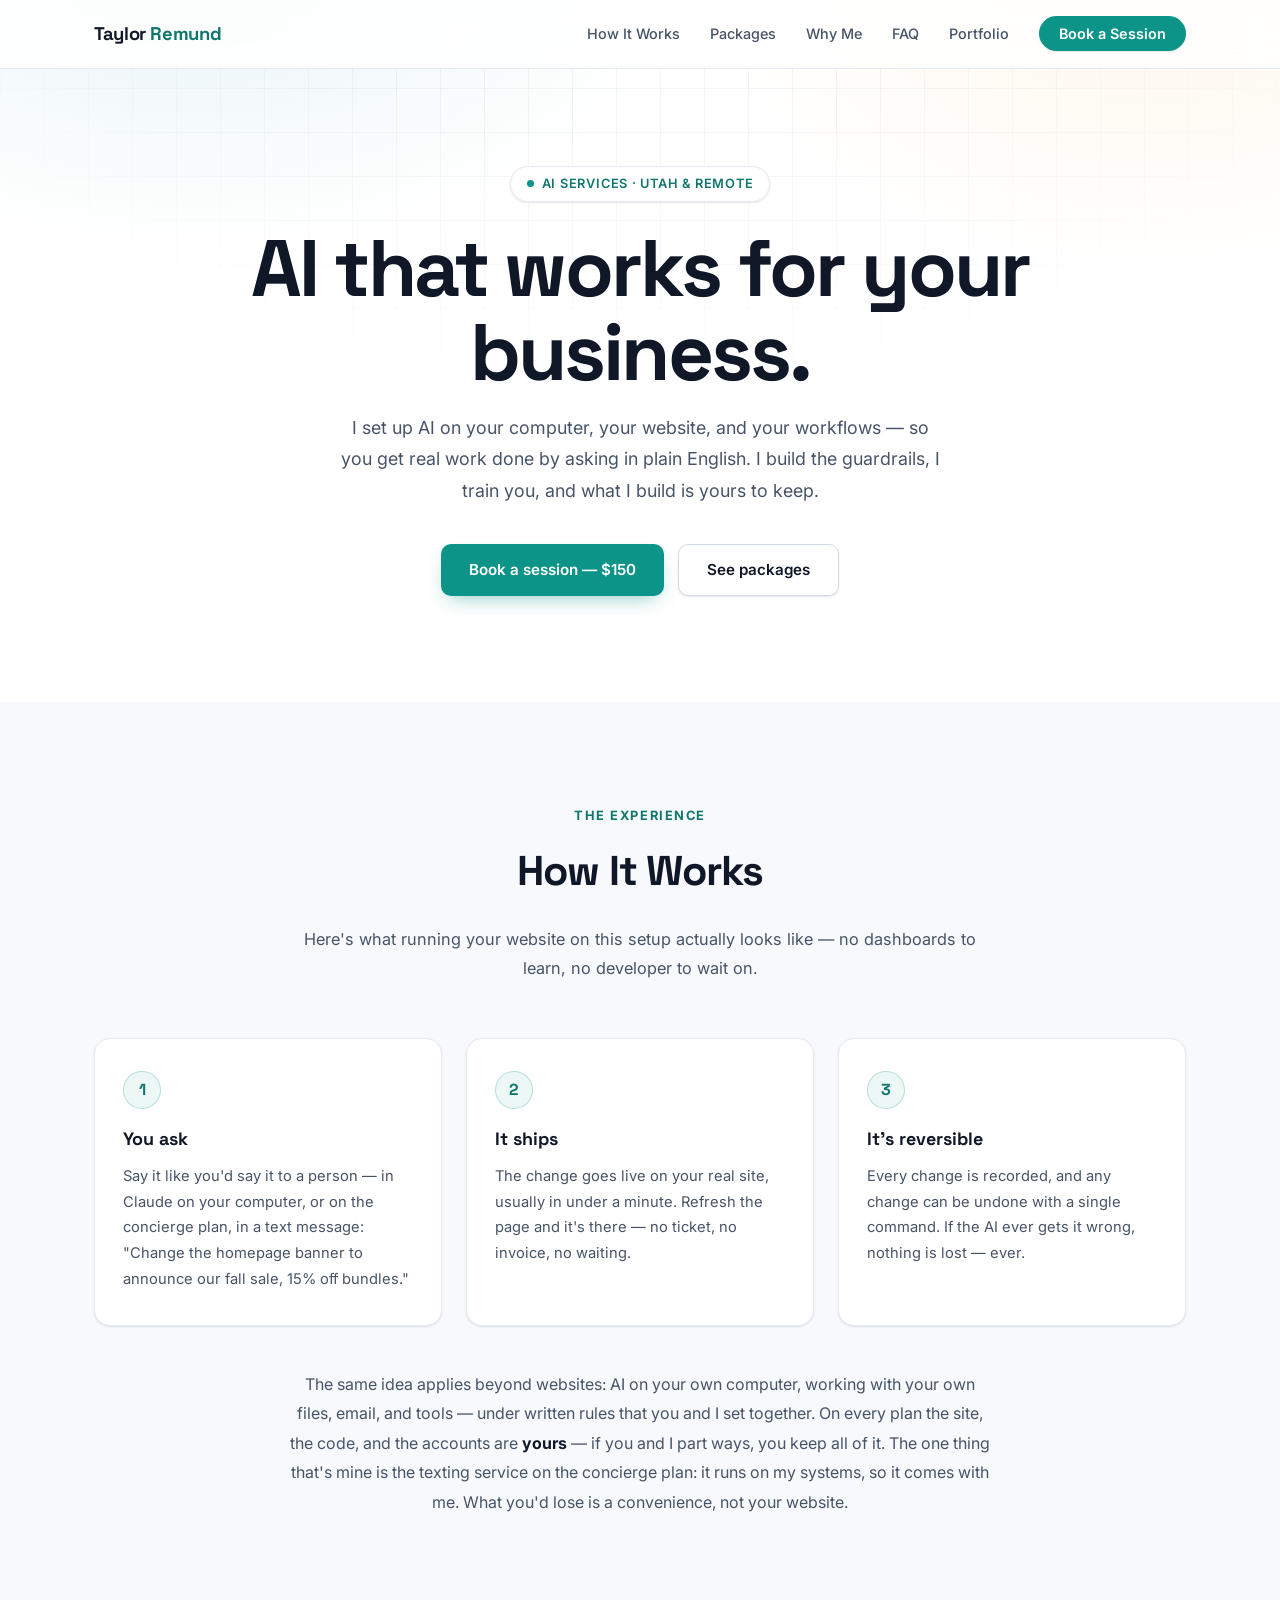
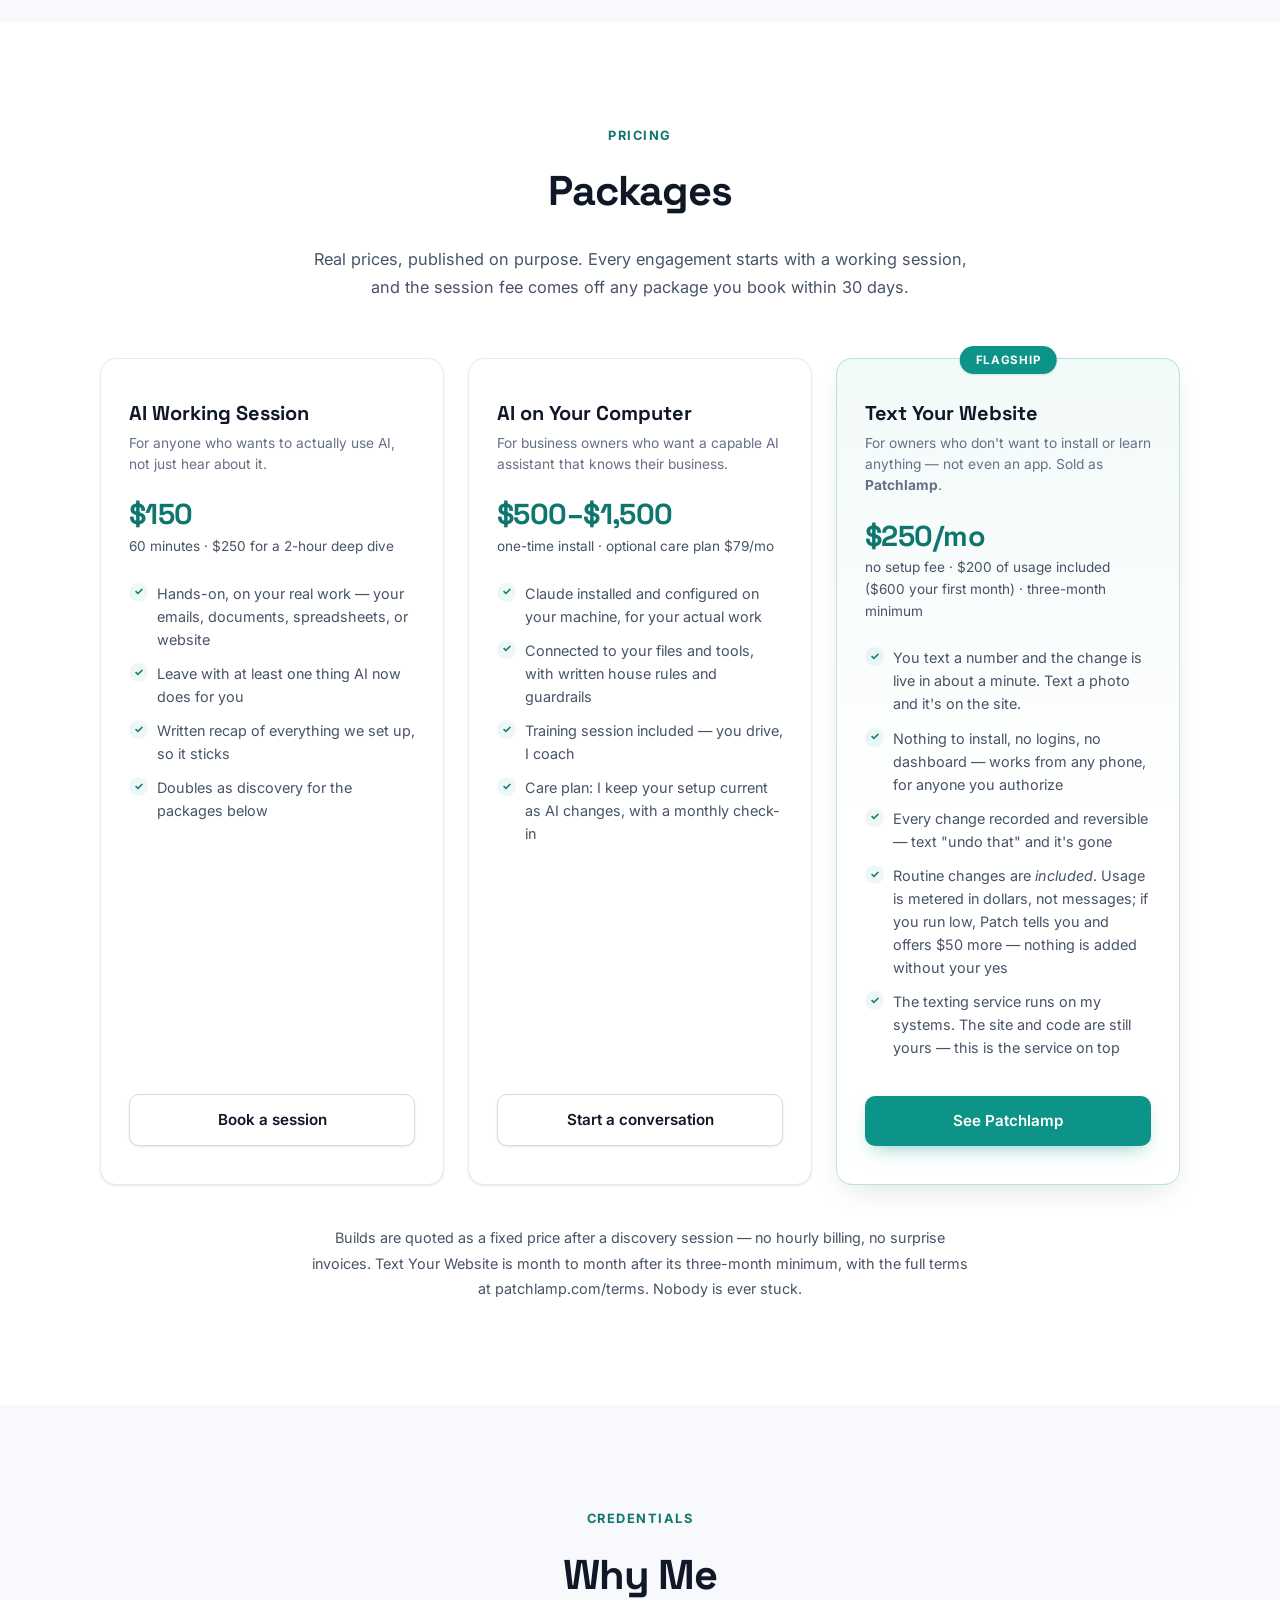
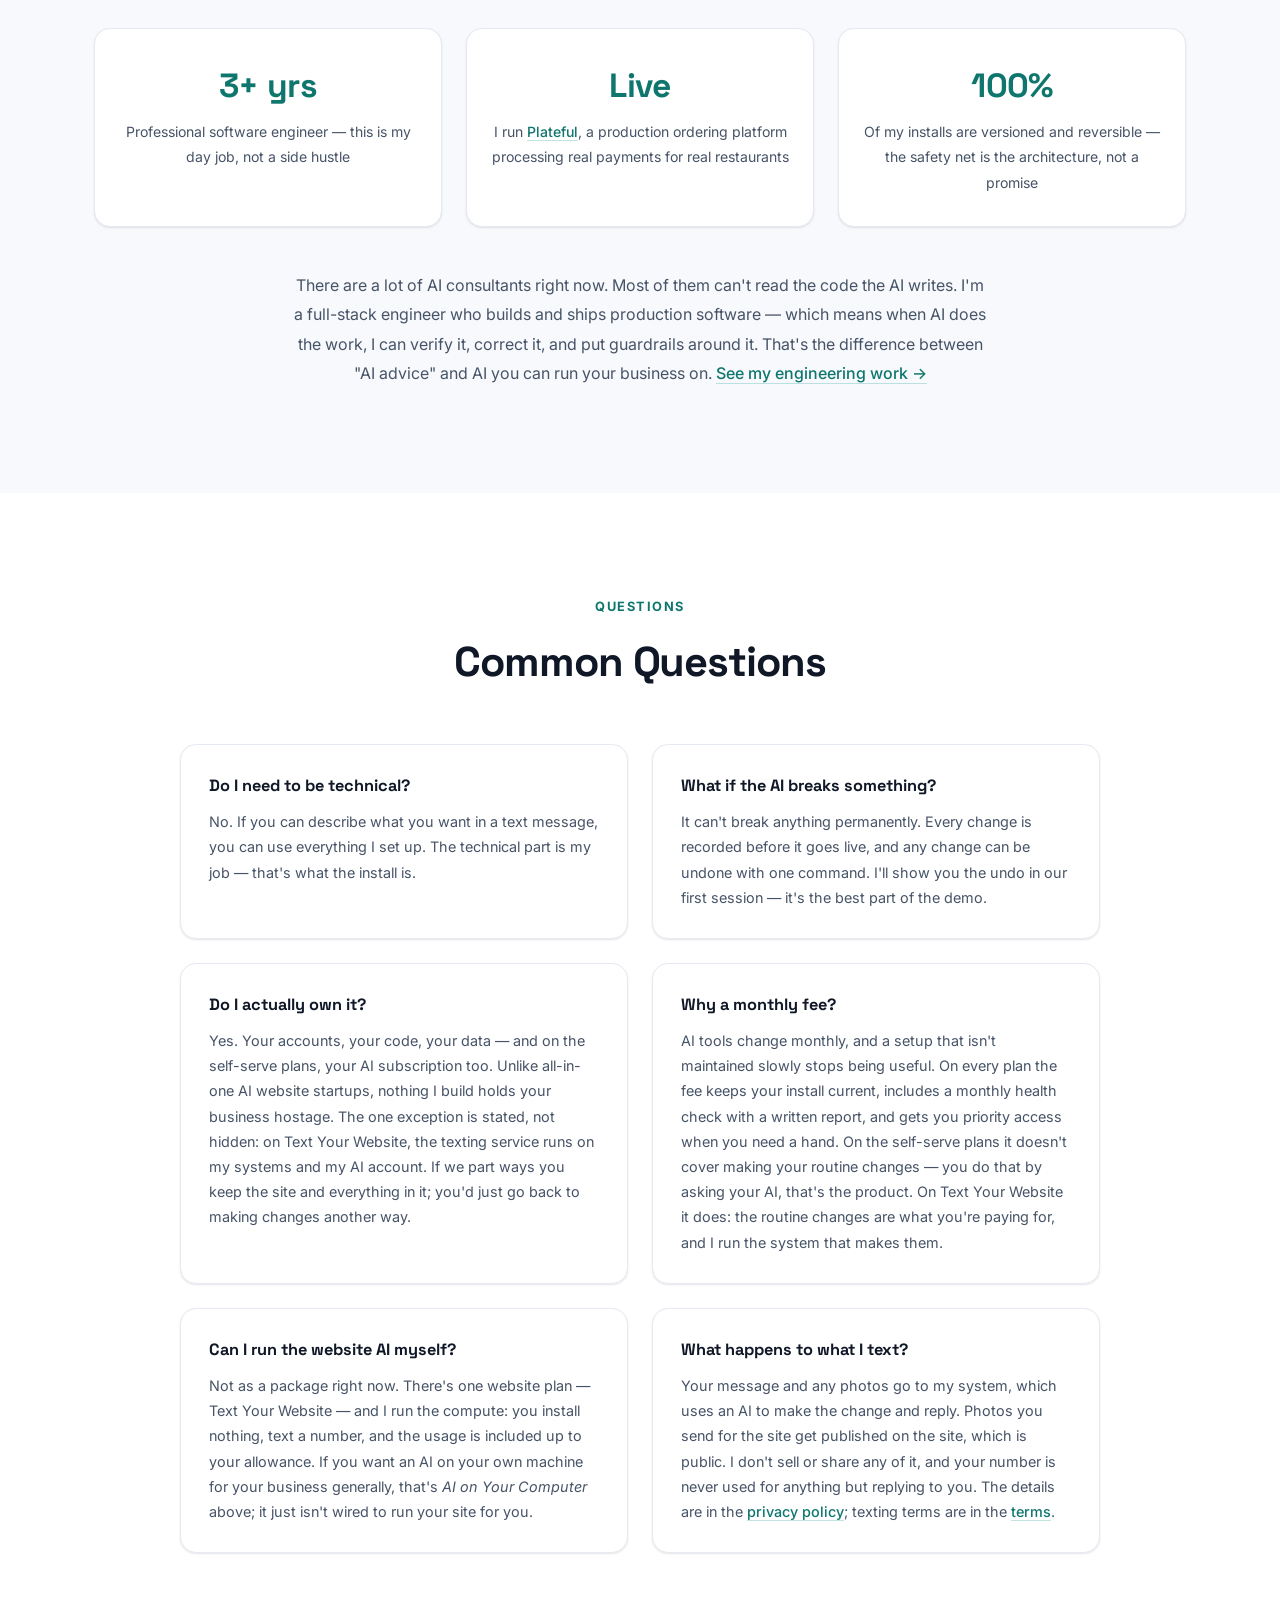
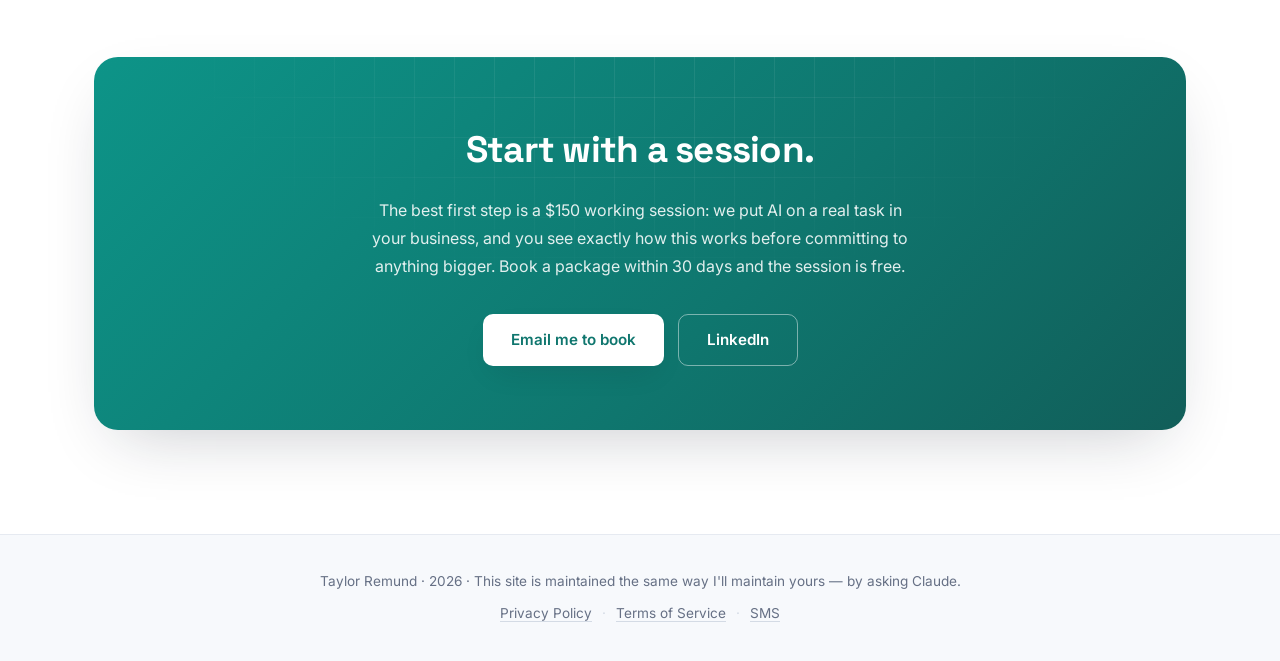
==== commit c20b5d84: "Drop the self-serve website package from /ai/ Taylor handles compute; Text Your Website is the only " ====
--- a/ai/index.html
+++ b/ai/index.html
@@ -110,20 +110,11 @@
           <a href="mailto:remundtaylor3@gmail.com?subject=AI%20on%20My%20Computer" class="btn btn-outline">Start a conversation</a>
         </div>
 
-        <div class="pkg-card card reveal">
-          <h3 class="pkg-name">AI-Run Website or Store</h3>
-          <p class="pkg-for">For businesses that want their website to stop being a bottleneck — and are happy to run the AI themselves.</p>
-          <div class="pkg-price">from $1,500</div>
-          <p class="pkg-price-sub">+ $99/mo &middot; you run Claude</p>
-          <ul class="pkg-list">
-            <li>Complete build: a professional site or online store, done right</li>
-            <li>Claude on your own computer, on your own account — you open it and ask, and the change is live in under a minute</li>
-            <li>Every change recorded and reversible with one command</li>
-            <li>You own all of it: your accounts, your code, your customer data, your AI subscription</li>
-            <li>Monthly plan keeps the AI current and me on standby &mdash; the day-to-day changes are yours to ask for</li>
-          </ul>
-          <a href="mailto:remundtaylor3@gmail.com?subject=AI-Run%20Website" class="btn btn-outline">Get a quote</a>
-        </div>
+        <!-- In cryo 2026-09-15: "AI-Run Website or Store, from $1,500 + $99/mo,
+             you run Claude". Self-serve is not offered — Taylor handles the
+             compute and Text Your Website is the only website plan. The numbers
+             survive as Prices::CRYO in the patchlamp repo and are tested to
+             never render. Don't reinstate this card without Taylor saying so. -->
 
         <!-- Retracted 2026-09-15: "from $2,500 + $249/mo, or 4% of store sales,
              capped at $500/mo". The texting service is now Patchlamp
@@ -146,7 +137,7 @@
         </div>
 
       </div>
-      <p class="pkg-note reveal">Builds are quoted as a fixed price after a discovery session — no hourly billing, no surprise invoices. Self-serve monthly plans are 12-month agreements with a defined scope and a buyout option; Text Your Website is month to month after its three-month minimum, with the full terms at <a href="https://patchlamp.com/terms">patchlamp.com/terms</a>. Neither way is anyone ever stuck.</p>
+      <p class="pkg-note reveal">Builds are quoted as a fixed price after a discovery session — no hourly billing, no surprise invoices. Text Your Website is month to month after its three-month minimum, with the full terms at <a href="https://patchlamp.com/terms">patchlamp.com/terms</a>. Nobody is ever stuck.</p>
     </div>
   </section>
 
@@ -196,8 +187,8 @@
           <p>AI tools change monthly, and a setup that isn't maintained slowly stops being useful. On every plan the fee keeps your install current, includes a monthly health check with a written report, and gets you priority access when you need a hand. On the self-serve plans it doesn't cover making your routine changes &mdash; you do that by asking your AI, that's the product. On Text Your Website it does: the routine changes are what you're paying for, and I run the system that makes them.</p>
         </div>
         <div class="faq-card card reveal">
-          <h3>What's the difference between the two website plans?</h3>
-          <p>Who runs the AI. On AI-Run Website, Claude is installed on your computer, on your account &mdash; you open it and ask. On Text Your Website, you install nothing: you text a number and my systems do the rest. Same site, same build, same undo. One is a tool you own outright; the other is a service I run for you.</p>
+          <h3>Can I run the website AI myself?</h3>
+          <p>Not as a package right now. There's one website plan &mdash; Text Your Website &mdash; and I run the compute: you install nothing, text a number, and the usage is included up to your allowance. If you want an AI on your own machine for your business generally, that's <em>AI on Your Computer</em> above; it just isn't wired to run your site for you.</p>
         </div>
         <div class="faq-card card reveal">
           <h3>What happens to what I text?</h3>
--- a/style.css
+++ b/style.css
@@ -535,7 +535,7 @@
 }
 
 /* ========== AI SERVICES TEASER ========== */
-.svc-grid { display: grid; grid-template-columns: repeat(4, 1fr); gap: 20px; margin-bottom: 44px; }
+.svc-grid { display: grid; grid-template-columns: repeat(3, 1fr); gap: 20px; margin-bottom: 44px; }
 .svc-card { padding: 30px 26px; display: flex; flex-direction: column; gap: 10px; }
 .svc-card h3 { font-family: var(--font-heading); font-size: 1.08rem; font-weight: 600; }
 .svc-card p { font-size: 0.92rem; color: var(--text-muted); line-height: 1.7; flex: 1; }
@@ -543,7 +543,6 @@
 .svc-cta { text-align: center; }
 .svc-grid .svc-card.reveal:nth-child(2) { transition-delay: 0.1s; }
 .svc-grid .svc-card.reveal:nth-child(3) { transition-delay: 0.2s; }
-.svc-grid .svc-card.reveal:nth-child(4) { transition-delay: 0.3s; }
 @media (max-width: 1000px) { .svc-grid { grid-template-columns: repeat(2, 1fr); } }
 @media (max-width: 600px) { .svc-grid { grid-template-columns: 1fr; } }
 
@@ -712,7 +711,7 @@
 @media (max-width: 860px) { .steps-grid { grid-template-columns: 1fr; } }
 
 /* ========== PACKAGES (AI page) ========== */
-.pkg-grid { display: grid; grid-template-columns: repeat(2, 1fr); gap: 24px; align-items: stretch; max-width: 960px; margin: 0 auto; }
+.pkg-grid { display: grid; grid-template-columns: repeat(3, 1fr); gap: 24px; align-items: stretch; max-width: 1080px; margin: 0 auto; }
 .pkg-card { position: relative; padding: 38px 28px; display: flex; flex-direction: column; }
 .pkg-featured {
   border-color: var(--accent-border);
@@ -778,7 +777,7 @@
 }
 .pkg-grid .pkg-card.reveal:nth-child(2) { transition-delay: 0.08s; }
 .pkg-grid .pkg-card.reveal:nth-child(3) { transition-delay: 0.16s; }
-.pkg-grid .pkg-card.reveal:nth-child(4) { transition-delay: 0.24s; }
+@media (max-width: 1000px) { .pkg-grid { grid-template-columns: repeat(2, 1fr); max-width: 760px; } }
 @media (max-width: 720px) {
   .pkg-grid { grid-template-columns: 1fr; }
   .pkg-featured { order: -1; }
@@ -902,74 +901,3 @@
 ::-webkit-scrollbar-track { background: var(--bg-alt); }
 ::-webkit-scrollbar-thumb { background: #cdd5e0; border-radius: 5px; }
 ::-webkit-scrollbar-thumb:hover { background: #b6c1d0; }
-
-/* ========== SERVICE PAGE (/ai/) additions — svc-/pkg- only ========== */
-.svc-hero-note { margin-top: 26px; font-size: 0.9rem; color: var(--text-soft); max-width: 560px; }
-.svc-facts { display: grid; grid-template-columns: repeat(2, 1fr); gap: 24px; max-width: 960px; margin: 0 auto; }
-.svc-fact { padding: 30px 28px; }
-.svc-fact h3 { font-family: var(--font-heading); font-size: 1.08rem; font-weight: 700; margin-bottom: 10px; color: var(--accent-ink); }
-.svc-fact p { font-size: 0.92rem; color: var(--text-muted); line-height: 1.75; }
-.svc-facts .svc-fact.reveal:nth-child(2) { transition-delay: 0.08s; }
-.svc-facts .svc-fact.reveal:nth-child(3) { transition-delay: 0.16s; }
-.svc-facts .svc-fact.reveal:nth-child(4) { transition-delay: 0.24s; }
-@media (max-width: 760px) { .svc-facts { grid-template-columns: 1fr; } }
-
-.svc-chat {
-  max-width: 640px;
-  margin: 0 auto;
-  background: var(--surface);
-  border: 1px solid var(--border);
-  border-radius: var(--radius);
-  box-shadow: var(--shadow-sm);
-  padding: 0 0 12px;
-  overflow: hidden;
-}
-.svc-chat-banner {
-  background: var(--bg-alt);
-  border-bottom: 1px dashed var(--border-strong);
-  color: var(--text-soft);
-  font-family: 'JetBrains Mono', monospace;
-  font-size: 0.74rem;
-  letter-spacing: 0.02em;
-  text-align: center;
-  padding: 10px 16px;
-  margin-bottom: 8px;
-}
-.svc-chat-msg { display: flex; gap: 12px; align-items: flex-start; padding: 8px 20px; }
-.svc-chat-msg p { margin: 0; font-size: 0.93rem; line-height: 1.6; color: var(--text); }
-.svc-chat-name { display: block; font-size: 0.76rem; font-weight: 600; color: var(--text-soft); margin-bottom: 2px; }
-.svc-chat-avatar {
-  flex: 0 0 34px;
-  width: 34px; height: 34px;
-  border-radius: 50%;
-  display: inline-flex; align-items: center; justify-content: center;
-  font-family: var(--font-heading); font-weight: 700; font-size: 0.9rem;
-  background: var(--bg-alt); color: var(--text-muted);
-  border: 1px solid var(--border);
-}
-.svc-chat-bot .svc-chat-avatar { background: var(--accent-soft); color: var(--accent-ink); border-color: var(--accent-border); }
-.svc-chat-bot .svc-chat-name { color: var(--accent-ink); }
-
-.pkg-grid-3 { grid-template-columns: repeat(3, 1fr); max-width: none; }
-.pkg-grid-3 .pkg-card { padding: 36px 24px; }
-.pkg-grid-3 .pkg-price-sub { line-height: 1.5; }
-@media (max-width: 960px) { .pkg-grid-3 { grid-template-columns: 1fr; max-width: 640px; } }
-.pkg-grid-small { max-width: 900px; }
-.pkg-also-title {
-  font-family: var(--font-heading);
-  font-size: 1.15rem;
-  font-weight: 600;
-  text-align: center;
-  color: var(--text-muted);
-  margin: 56px 0 24px;
-}
-.pkg-credits { max-width: 900px; margin: 32px auto 0; padding: 34px 32px; }
-.pkg-credits h3 { font-family: var(--font-heading); font-size: 1.15rem; font-weight: 700; margin-bottom: 18px; }
-.pkg-credits dl { display: grid; grid-template-columns: 200px 1fr; gap: 12px 24px; }
-.pkg-credits dt { font-weight: 600; color: var(--text); font-size: 0.92rem; line-height: 1.6; }
-.pkg-credits dd { margin: 0; color: var(--text-muted); font-size: 0.9rem; line-height: 1.7; }
-@media (max-width: 640px) {
-  .pkg-credits { padding: 26px 20px; }
-  .pkg-credits dl { grid-template-columns: 1fr; gap: 4px 0; }
-  .pkg-credits dd { margin-bottom: 12px; }
-}
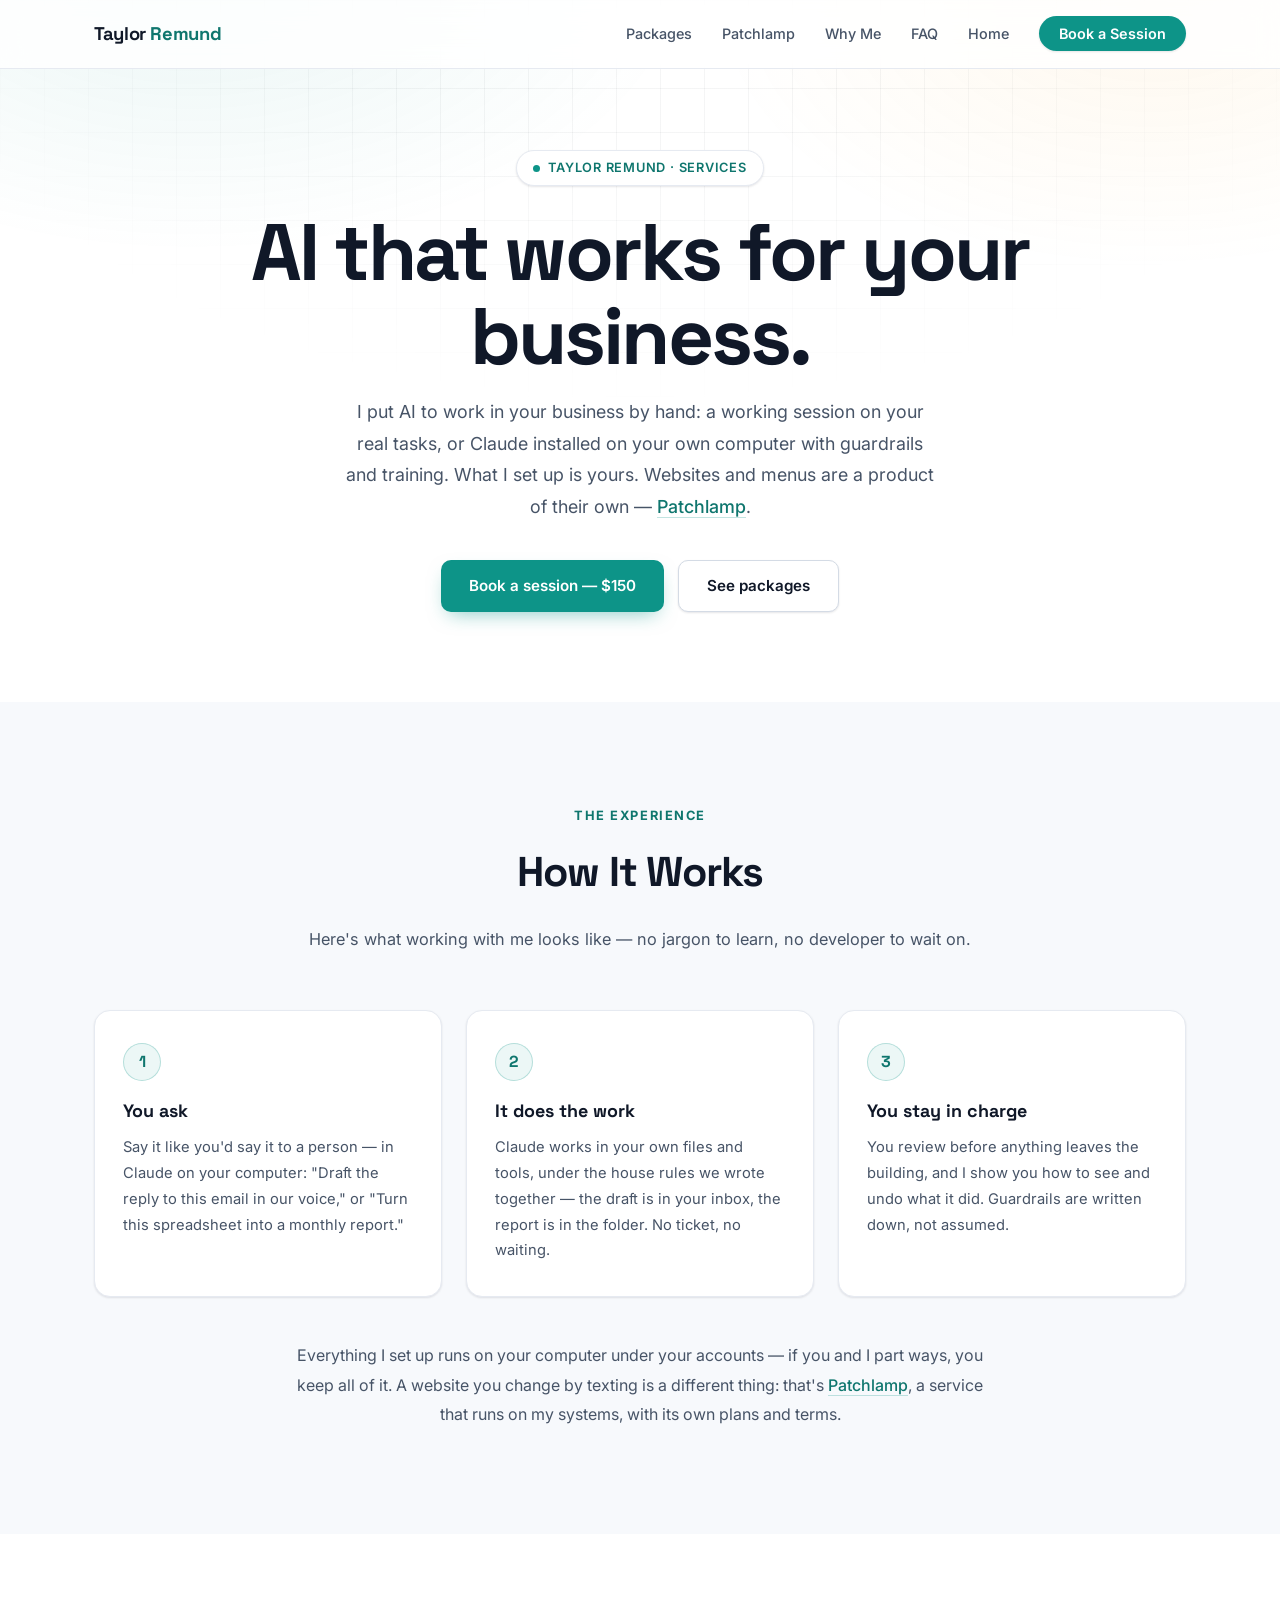
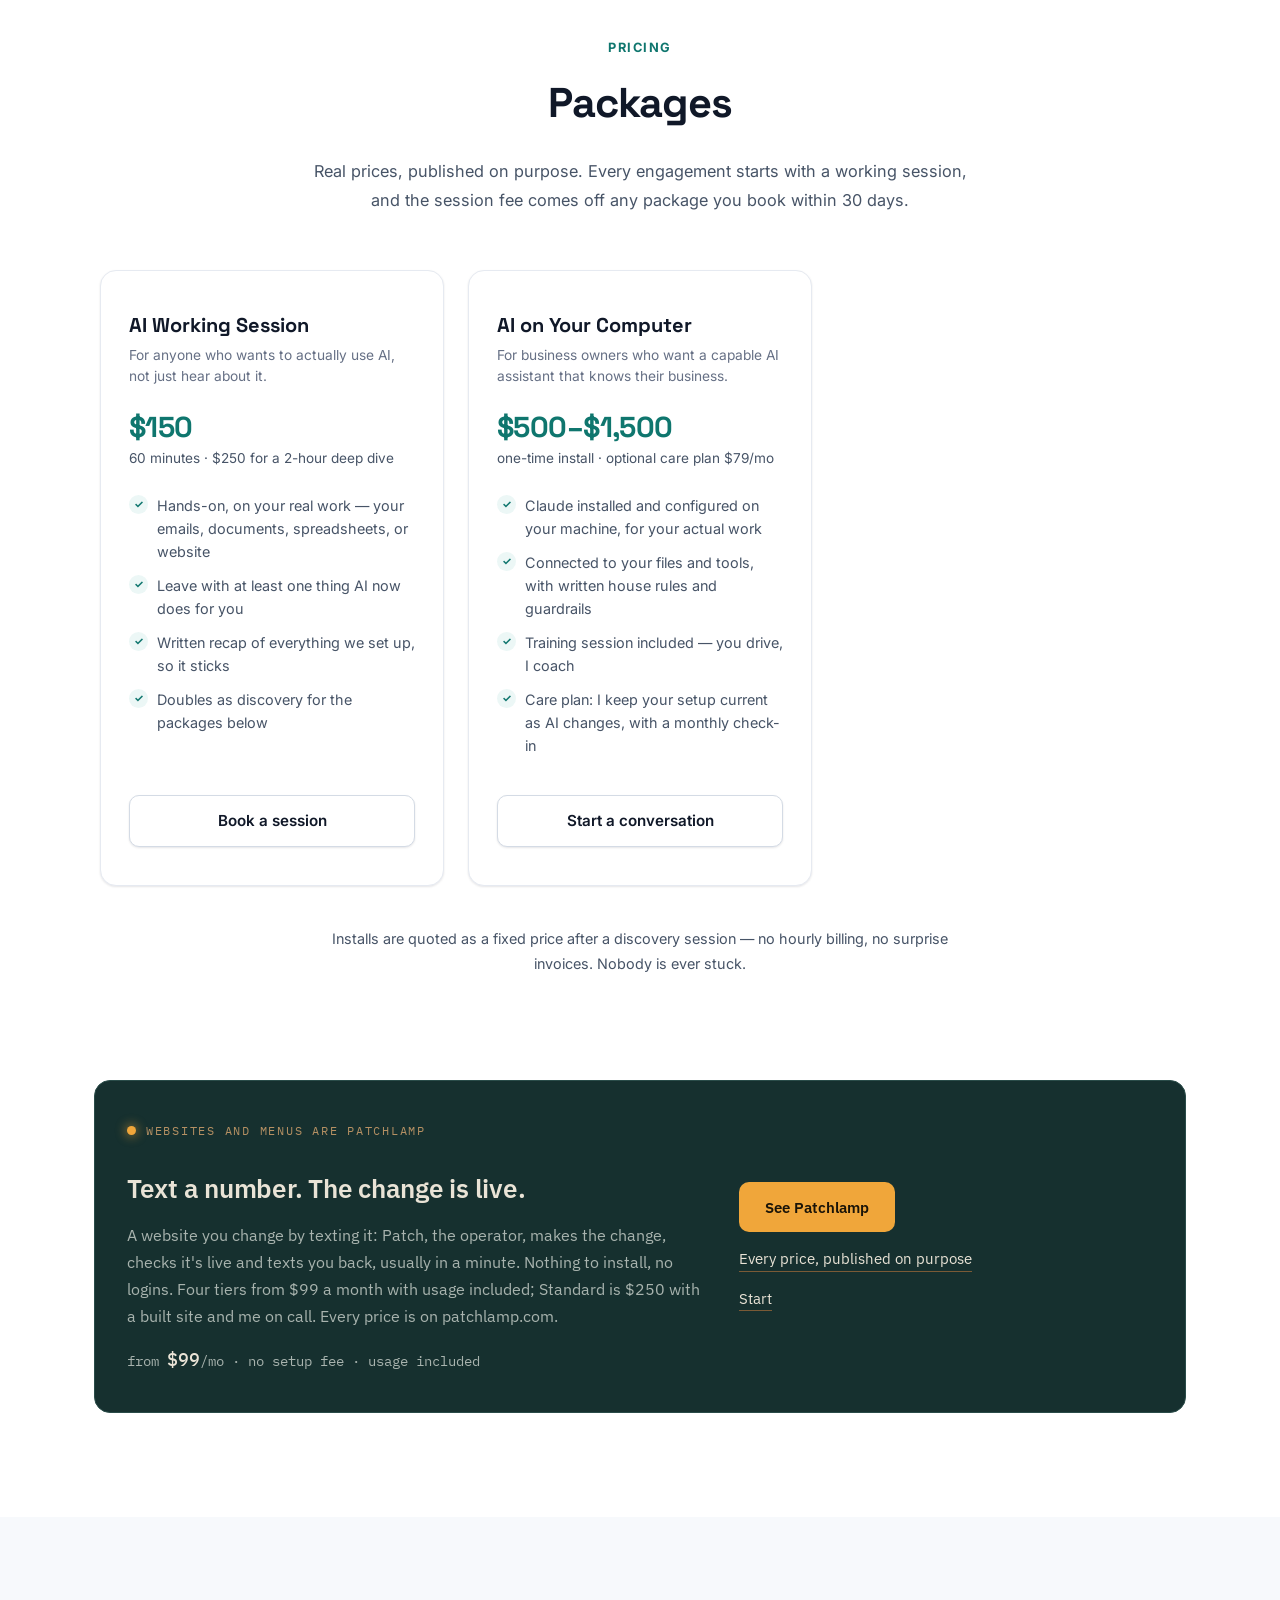
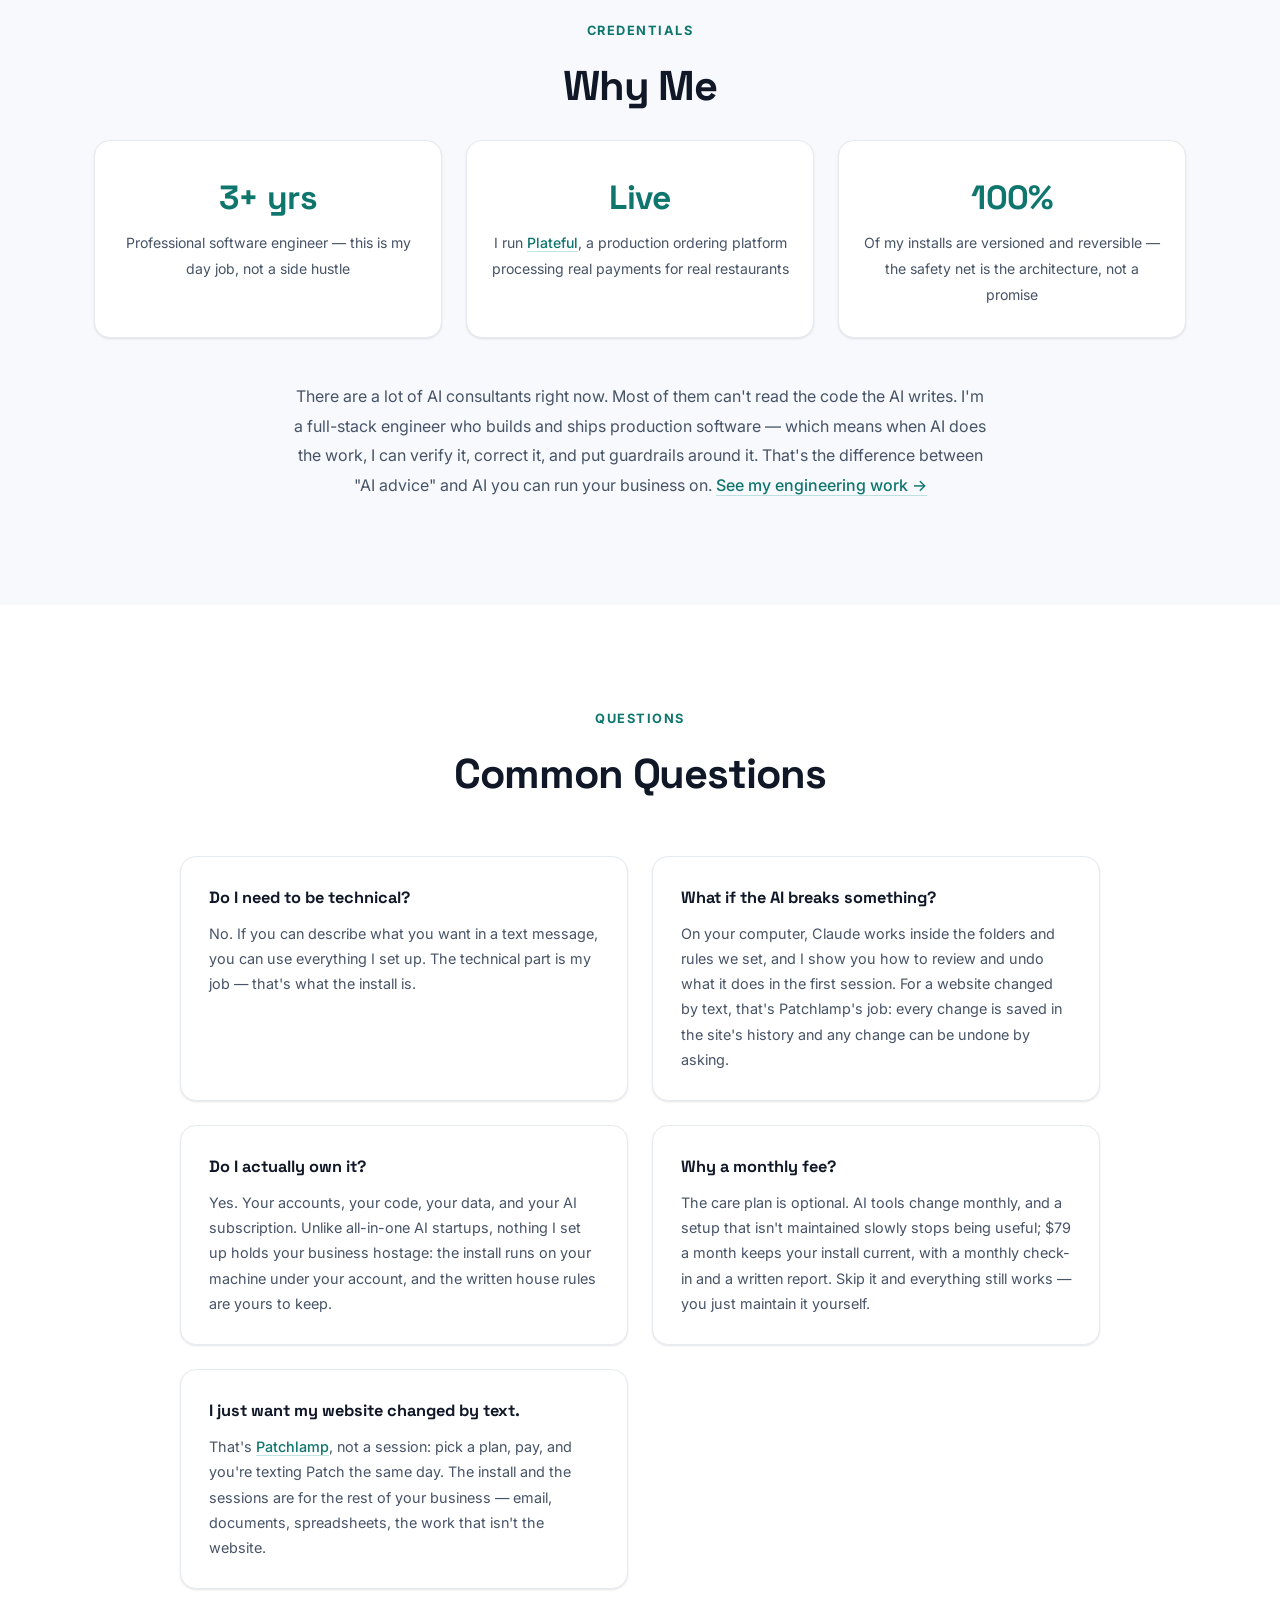
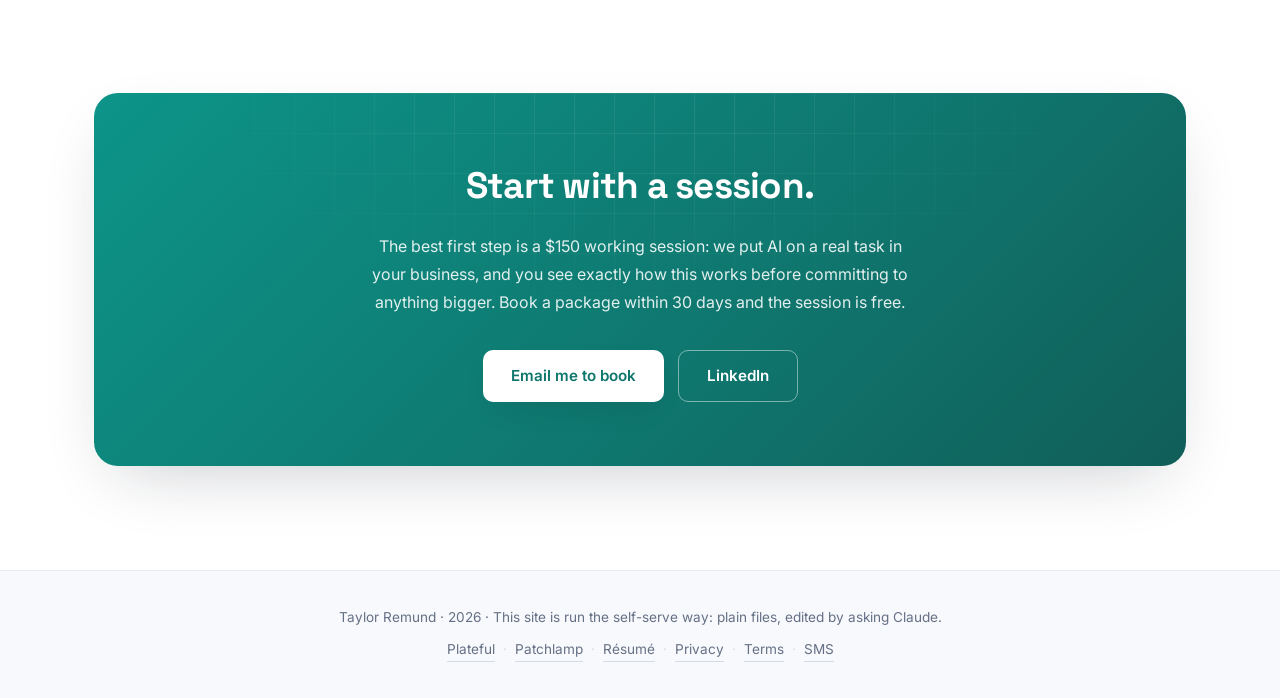
==== commit d6ad7e47: "Products first: hero with two product cards, Patchlamp band, /ai/ as Services, /resume/ for the empl" ====
--- a/ai/index.html
+++ b/ai/index.html
@@ -3,15 +3,15 @@
 <head>
   <meta charset="UTF-8">
   <meta name="viewport" content="width=device-width, initial-scale=1.0">
-  <title>AI Services | Taylor Remund</title>
-  <meta name="description" content="I install AI in small businesses — on your computer, your website, your workflows — with guardrails and training. Or skip the install and just text your website. Sessions from $150.">
-  <meta property="og:title" content="AI Services — Taylor Remund">
-  <meta property="og:description" content="AI installed in your business with guardrails and training — or a website you update by texting it. Sessions from $150.">
+  <title>Services — Taylor Remund</title>
+  <meta name="description" content="Hands-on AI working sessions ($150) and Claude installed on your own computer with guardrails and training ($500–$1,500). Websites and menus are Patchlamp.">
+  <meta property="og:title" content="Services — Taylor Remund">
+  <meta property="og:description" content="AI working sessions and a proper install of Claude on your computer, with guardrails and training. Websites and menus are Patchlamp.">
   <meta property="og:type" content="website">
   <meta property="og:url" content="https://taylorremund.com/ai/">
   <link rel="preconnect" href="https://fonts.googleapis.com">
   <link rel="preconnect" href="https://fonts.gstatic.com" crossorigin>
-  <link href="https://fonts.googleapis.com/css2?family=Inter:wght@400;500;600&family=Space+Grotesk:wght@500;600;700&family=JetBrains+Mono:wght@400;500&display=swap" rel="stylesheet">
+  <link href="https://fonts.googleapis.com/css2?family=Inter:wght@400;500;600&family=Space+Grotesk:wght@500;600;700&family=JetBrains+Mono:wght@400;500&family=IBM+Plex+Sans:wght@400;600&family=IBM+Plex+Mono:wght@400;500&display=swap" rel="stylesheet">
   <link rel="stylesheet" href="../style.css">
 </head>
 <body>
@@ -24,11 +24,11 @@
         <span></span><span></span><span></span>
       </button>
       <ul class="nav-links" id="navLinks">
-        <li><a href="#how">How It Works</a></li>
         <li><a href="#packages">Packages</a></li>
+        <li><a href="#patchlamp">Patchlamp</a></li>
         <li><a href="#why">Why Me</a></li>
         <li><a href="#faq">FAQ</a></li>
-        <li><a href="../">Portfolio</a></li>
+        <li><a href="../">Home</a></li>
         <li><a href="mailto:remundtaylor3@gmail.com?subject=AI%20Working%20Session" class="nav-cta">Book a Session</a></li>
       </ul>
     </div>
@@ -37,9 +37,9 @@
   <!-- ==================== HERO ==================== -->
   <section class="hero hero-compact" id="hero">
     <div class="hero-content">
-      <span class="hero-kicker reveal">AI Services &middot; Utah &amp; Remote</span>
+      <span class="hero-kicker reveal">Taylor Remund &middot; Services</span>
       <h1 class="hero-name reveal">AI that works for your business.</h1>
-      <p class="hero-tagline reveal">I set up AI on your computer, your website, and your workflows — so you get real work done by asking in plain English. I build the guardrails, I train you, and what I build is yours to keep.</p>
+      <p class="hero-tagline reveal">I put AI to work in your business by hand: a working session on your real tasks, or Claude installed on your own computer with guardrails and training. What I set up is yours. Websites and menus are a product of their own &mdash; <a href="#patchlamp" class="inline-link">Patchlamp</a>.</p>
       <div class="hero-cta reveal">
         <a href="mailto:remundtaylor3@gmail.com?subject=AI%20Working%20Session" class="btn btn-primary">Book a session — $150</a>
         <a href="#packages" class="btn btn-outline">See packages</a>
@@ -52,25 +52,25 @@
     <div class="container">
       <span class="section-eyebrow reveal">The Experience</span>
       <h2 class="section-title reveal">How It Works</h2>
-      <p class="section-subtitle reveal">Here's what running your website on this setup actually looks like — no dashboards to learn, no developer to wait on.</p>
+      <p class="section-subtitle reveal">Here's what working with me looks like — no jargon to learn, no developer to wait on.</p>
       <div class="steps-grid">
         <div class="step-card card reveal">
           <span class="step-num">1</span>
           <h3>You ask</h3>
-          <p>Say it like you'd say it to a person — in Claude on your computer, or on the concierge plan, in a text message: "Change the homepage banner to announce our fall sale, 15% off bundles."</p>
+          <p>Say it like you'd say it to a person — in Claude on your computer: "Draft the reply to this email in our voice," or "Turn this spreadsheet into a monthly report."</p>
         </div>
         <div class="step-card card reveal">
           <span class="step-num">2</span>
-          <h3>It ships</h3>
-          <p>The change goes live on your real site, usually in under a minute. Refresh the page and it's there — no ticket, no invoice, no waiting.</p>
+          <h3>It does the work</h3>
+          <p>Claude works in your own files and tools, under the house rules we wrote together — the draft is in your inbox, the report is in the folder. No ticket, no waiting.</p>
         </div>
         <div class="step-card card reveal">
           <span class="step-num">3</span>
-          <h3>It's reversible</h3>
-          <p>Every change is recorded, and any change can be undone with a single command. If the AI ever gets it wrong, nothing is lost — ever.</p>
-        </div>
-      </div>
-      <p class="steps-note reveal">The same idea applies beyond websites: AI on your own computer, working with your own files, email, and tools — under written rules that you and I set together. On every plan the site, the code, and the accounts are <strong>yours</strong> — if you and I part ways, you keep all of it. The one thing that's mine is the texting service on the concierge plan: it runs on my systems, so it comes with me. What you'd lose is a convenience, not your website.</p>
+          <h3>You stay in charge</h3>
+          <p>You review before anything leaves the building, and I show you how to see and undo what it did. Guardrails are written down, not assumed.</p>
+        </div>
+      </div>
+      <p class="steps-note reveal">Everything I set up runs on your computer under your accounts &mdash; if you and I part ways, you keep all of it. A website you change by texting is a different thing: that's <a href="#patchlamp" class="inline-link">Patchlamp</a>, a service that runs on my systems, with its own plans and terms.</p>
     </div>
   </section>
 
@@ -110,38 +110,31 @@
           <a href="mailto:remundtaylor3@gmail.com?subject=AI%20on%20My%20Computer" class="btn btn-outline">Start a conversation</a>
         </div>
 
-        <!-- In cryo 2026-09-15: "AI-Run Website or Store, from $1,500 + $99/mo,
-             you run Claude". Self-serve is not offered — Taylor handles the
-             compute and Text Your Website is the only website plan. The numbers
-             survive as Prices::CRYO in the patchlamp repo and are tested to
-             never render. Don't reinstate this card without Taylor saying so. -->
-
-        <!-- Retracted 2026-09-15: "from $2,500 + $249/mo, or 4% of store sales,
-             capped at $500/mo". The texting service is now Patchlamp
-             (patchlamp.com): $250/mo, no setup fee, usage allowance, no
-             per-message price. The numbers here mirror patchlamp.com/pricing. -->
-        <div class="pkg-card card pkg-featured reveal">
-          <span class="pkg-badge">Flagship</span>
-          <h3 class="pkg-name">Text Your Website</h3>
-          <p class="pkg-for">For owners who don't want to install or learn anything &mdash; not even an app. Sold as <strong>Patchlamp</strong>.</p>
-          <div class="pkg-price">$250/mo</div>
-          <p class="pkg-price-sub">no setup fee &middot; $200 of usage included ($600 your first month) &middot; three-month minimum</p>
-          <ul class="pkg-list">
-            <li>You text a number and the change is live in about a minute. Text a photo and it's on the site.</li>
-            <li>Nothing to install, no logins, no dashboard &mdash; works from any phone, for anyone you authorize</li>
-            <li>Every change recorded and reversible &mdash; text "undo that" and it's gone</li>
-            <li>Routine changes are <em>included</em>. Usage is metered in dollars, not messages; if you run low, Patch tells you and offers $50 more &mdash; nothing is added without your yes</li>
-            <li>The texting service runs on my systems. The site and code are still yours &mdash; this is the service on top</li>
-          </ul>
-          <a href="https://patchlamp.com/" class="btn btn-primary">See Patchlamp</a>
-        </div>
-
-      </div>
-      <p class="pkg-note reveal">Builds are quoted as a fixed price after a discovery session — no hourly billing, no surprise invoices. Text Your Website is month to month after its three-month minimum, with the full terms at <a href="https://patchlamp.com/terms">patchlamp.com/terms</a>. Nobody is ever stuck.</p>
+      </div>
+      <p class="pkg-note reveal">Installs are quoted as a fixed price after a discovery session — no hourly billing, no surprise invoices. Nobody is ever stuck.</p>
     </div>
   </section>
 
   <!-- ==================== WHY ME ==================== -->
+  <!-- ==================== PATCHLAMP ==================== -->
+  <section class="section" id="patchlamp" style="padding-top: 0;">
+    <div class="container">
+      <div class="pl-panel reveal">
+        <div>
+          <span class="pl-kicker"><i class="pl-lamp"></i> Websites and menus are Patchlamp</span>
+          <h3>Text a number. The change is live.</h3>
+          <p>A website you change by texting it: Patch, the operator, makes the change, checks it's live and texts you back, usually in a minute. Nothing to install, no logins. Four tiers from $99 a month with usage included; Standard is $250 with a built site and me on call. Every price is on patchlamp.com.</p>
+          <p class="pl-price">from <strong>$99</strong>/mo &middot; no setup fee &middot; usage included</p>
+        </div>
+        <div class="pl-panel-side">
+          <a href="https://patchlamp.com" class="pl-btn">See Patchlamp</a>
+          <a href="https://patchlamp.com/pricing" class="pl-link">Every price, published on purpose</a>
+          <a href="https://patchlamp.com/start" class="pl-link">Start</a>
+        </div>
+      </div>
+    </div>
+  </section>
+
   <section class="section section-alt" id="why">
     <div class="container">
       <span class="section-eyebrow reveal">Credentials</span>
@@ -176,23 +169,19 @@
         </div>
         <div class="faq-card card reveal">
           <h3>What if the AI breaks something?</h3>
-          <p>It can't break anything permanently. Every change is recorded before it goes live, and any change can be undone with one command. I'll show you the undo in our first session — it's the best part of the demo.</p>
+          <p>On your computer, Claude works inside the folders and rules we set, and I show you how to review and undo what it does in the first session. For a website changed by text, that's Patchlamp's job: every change is saved in the site's history and any change can be undone by asking.</p>
         </div>
         <div class="faq-card card reveal">
           <h3>Do I actually own it?</h3>
-          <p>Yes. Your accounts, your code, your data — and on the self-serve plans, your AI subscription too. Unlike all-in-one AI website startups, nothing I build holds your business hostage. The one exception is stated, not hidden: on Text Your Website, the texting service runs on my systems and my AI account. If we part ways you keep the site and everything in it; you'd just go back to making changes another way.</p>
+          <p>Yes. Your accounts, your code, your data, and your AI subscription. Unlike all-in-one AI startups, nothing I set up holds your business hostage: the install runs on your machine under your account, and the written house rules are yours to keep.</p>
         </div>
         <div class="faq-card card reveal">
           <h3>Why a monthly fee?</h3>
-          <p>AI tools change monthly, and a setup that isn't maintained slowly stops being useful. On every plan the fee keeps your install current, includes a monthly health check with a written report, and gets you priority access when you need a hand. On the self-serve plans it doesn't cover making your routine changes &mdash; you do that by asking your AI, that's the product. On Text Your Website it does: the routine changes are what you're paying for, and I run the system that makes them.</p>
-        </div>
-        <div class="faq-card card reveal">
-          <h3>Can I run the website AI myself?</h3>
-          <p>Not as a package right now. There's one website plan &mdash; Text Your Website &mdash; and I run the compute: you install nothing, text a number, and the usage is included up to your allowance. If you want an AI on your own machine for your business generally, that's <em>AI on Your Computer</em> above; it just isn't wired to run your site for you.</p>
-        </div>
-        <div class="faq-card card reveal">
-          <h3>What happens to what I text?</h3>
-          <p>Your message and any photos go to my system, which uses an AI to make the change and reply. Photos you send for the site get published on the site, which is public. I don't sell or share any of it, and your number is never used for anything but replying to you. The details are in the <a href="../privacy/" class="inline-link">privacy policy</a>; texting terms are in the <a href="../terms/" class="inline-link">terms</a>.</p>
+          <p>The care plan is optional. AI tools change monthly, and a setup that isn't maintained slowly stops being useful; $79 a month keeps your install current, with a monthly check-in and a written report. Skip it and everything still works — you just maintain it yourself.</p>
+        </div>
+        <div class="faq-card card reveal">
+          <h3>I just want my website changed by text.</h3>
+          <p>That's <a href="https://patchlamp.com" class="inline-link">Patchlamp</a>, not a session: pick a plan, pay, and you're texting Patch the same day. The install and the sessions are for the rest of your business &mdash; email, documents, spreadsheets, the work that isn't the website.</p>
         </div>
       </div>
     </div>
@@ -215,8 +204,8 @@
 
   <!-- ==================== FOOTER ==================== -->
   <footer class="footer">
-    <p>Taylor Remund &middot; 2026 &middot; This site is maintained the same way I'll maintain yours — by asking Claude.</p>
-    <p class="footer-links"><a href="../privacy/">Privacy Policy</a><span>&middot;</span><a href="../terms/">Terms of Service</a><span>&middot;</span><a href="../sms/">SMS</a></p>
+    <p>Taylor Remund &middot; 2026 &middot; This site is run the self-serve way: plain files, edited by asking Claude.</p>
+    <p class="footer-links"><a href="../#plateful">Plateful</a><span>&middot;</span><a href="../#patchlamp">Patchlamp</a><span>&middot;</span><a href="../resume/">Résumé</a><span>&middot;</span><a href="../privacy/">Privacy</a><span>&middot;</span><a href="../terms/">Terms</a><span>&middot;</span><a href="../sms/">SMS</a></p>
   </footer>
 
   <script src="../script.js"></script>
--- a/style.css
+++ b/style.css
@@ -208,17 +208,6 @@
   margin-bottom: 18px;
 }
 
-.hero-typewriter {
-  font-family: var(--font-heading);
-  font-size: clamp(1.15rem, 3vw, 1.6rem);
-  color: var(--accent-ink);
-  font-weight: 600;
-  min-height: 2em;
-  margin-bottom: 20px;
-}
-.typewriter-cursor { animation: blink 1s step-end infinite; color: var(--accent-ink); font-weight: 300; }
-@keyframes blink { 50% { opacity: 0; } }
-
 .hero-tagline {
   font-size: 1.12rem;
   color: var(--text-muted);
@@ -855,10 +844,11 @@
   color: var(--text-soft);
   background: var(--bg-alt);
 }
-.footer-links { margin-top: 10px; }
+.footer-links { margin-top: 10px; display: flex; flex-wrap: wrap; justify-content: center; row-gap: 6px; }
 .footer-links a { color: var(--text-soft); text-decoration: none; border-bottom: 1px solid var(--border-strong); }
 .footer-links a:hover { color: var(--accent-ink); border-color: var(--accent-ink); }
-.footer-links span { margin: 0 10px; color: var(--border-strong); }
+.footer-links span { margin: 0 8px; color: var(--border-strong); }
+.footer-links a, .footer-links span { line-height: 1.6; }
 
 /* ========== LEGAL PAGES (privacy, terms) ========== */
 .legal { max-width: 720px; }
@@ -901,3 +891,147 @@
 ::-webkit-scrollbar-track { background: var(--bg-alt); }
 ::-webkit-scrollbar-thumb { background: #cdd5e0; border-radius: 5px; }
 ::-webkit-scrollbar-thumb:hover { background: #b6c1d0; }
+
+/* ============================================================
+   Products first (REDESIGN.md, 2026-09-17)
+   ============================================================ */
+
+/* ---- hero: two product cards ---- */
+.hero-content--wide { max-width: 980px; }
+.product-cards {
+  display: grid;
+  grid-template-columns: repeat(2, 1fr);
+  gap: 20px;
+  margin-top: 8px;
+  text-align: left;
+}
+.product-card {
+  display: flex;
+  flex-direction: column;
+  gap: 10px;
+  padding: 28px 28px 24px;
+  text-decoration: none;
+  color: var(--text);
+}
+.product-card-kicker {
+  font-size: 0.78rem;
+  font-weight: 600;
+  letter-spacing: 0.08em;
+  text-transform: uppercase;
+  color: var(--accent-ink);
+  display: inline-flex;
+  align-items: center;
+  gap: 8px;
+}
+.product-card h2 { font-family: var(--font-heading); font-size: 1.35rem; font-weight: 700; letter-spacing: -0.01em; line-height: 1.2; }
+.product-card p { font-size: 0.95rem; color: var(--text-muted); line-height: 1.65; flex: 1; }
+.product-card-link { font-weight: 600; color: var(--accent-ink); font-size: 0.92rem; }
+
+/* ---- the Patchlamp tokens, scoped: the light theme stays the site's ---- */
+.section-patchlamp, .product-card--patchlamp, .pl-panel {
+  --pl-room: #0f1413;
+  --pl-panel: #16302f;
+  --pl-panel-2: #1e3e3c;
+  --pl-line: #2a4c49;
+  --pl-ink: #e9e3d6;
+  --pl-ink-muted: #a8b3ae;
+  --pl-amber: #f0a63a;
+  --pl-brass: #b59063;
+  --pl-brass-deep: #7a5a36;
+  --pl-amber-glow: rgba(240, 166, 58, 0.35);
+  --pl-sans: 'IBM Plex Sans', 'Inter', sans-serif;
+  --pl-mono: 'IBM Plex Mono', 'JetBrains Mono', monospace;
+  font-family: var(--pl-sans);
+  color: var(--pl-ink);
+  color-scheme: dark;
+}
+.pl-lamp {
+  display: inline-block;
+  width: 9px; height: 9px;
+  border-radius: 50%;
+  background: var(--pl-amber);
+  box-shadow: 0 0 10px 3px var(--pl-amber-glow);
+}
+.product-card--patchlamp {
+  background: var(--pl-panel);
+  border: 1px solid var(--pl-line);
+  border-radius: var(--radius);
+  box-shadow: var(--shadow-sm);
+  transition: transform 0.2s, box-shadow 0.2s, border-color 0.2s;
+}
+.product-card--patchlamp:hover { transform: translateY(-3px); border-color: var(--pl-brass); box-shadow: 0 12px 32px -12px rgba(0, 0, 0, 0.5); }
+.product-card--patchlamp .product-card-kicker { color: var(--pl-brass); font-family: var(--pl-mono); font-weight: 500; }
+.product-card--patchlamp h2 { color: var(--pl-ink); font-family: var(--pl-sans); }
+.product-card--patchlamp p { color: var(--pl-ink-muted); }
+.product-card--patchlamp .product-card-link { color: var(--pl-amber); }
+
+/* ---- the Patchlamp band ---- */
+.section-patchlamp {
+  background:
+    radial-gradient(40rem 22rem at 85% 10%, rgba(240, 166, 58, 0.10), transparent 60%),
+    var(--pl-room);
+  border-top: 1px solid var(--pl-line);
+  border-bottom: 1px solid var(--pl-line);
+}
+.pl-grid { display: grid; grid-template-columns: 1.1fr 0.9fr; gap: 56px; align-items: center; }
+.pl-kicker {
+  display: inline-flex; align-items: center; gap: 10px;
+  font-family: var(--pl-mono);
+  font-size: 0.78rem; letter-spacing: 0.14em; text-transform: uppercase;
+  color: var(--pl-brass);
+  margin-bottom: 18px;
+}
+.pl-title { font-family: var(--pl-sans); font-size: clamp(2.2rem, 5vw, 3.2rem); font-weight: 600; letter-spacing: -0.02em; line-height: 1.08; margin-bottom: 18px; color: var(--pl-ink); }
+.pl-lead { font-size: 1.08rem; line-height: 1.75; color: var(--pl-ink-muted); margin-bottom: 20px; }
+.pl-list { list-style: none; display: grid; gap: 10px; margin-bottom: 22px; }
+.pl-list li { position: relative; padding-left: 22px; color: var(--pl-ink-muted); font-size: 0.97rem; line-height: 1.65; }
+.pl-list li::before { content: ''; position: absolute; left: 0; top: 0.62em; width: 8px; height: 8px; border-radius: 50%; background: var(--pl-amber); box-shadow: 0 0 8px 2px var(--pl-amber-glow); }
+.pl-price { font-family: var(--pl-mono); font-size: 0.9rem; color: var(--pl-ink-muted); margin-bottom: 26px; }
+.pl-price strong { color: var(--pl-ink); font-weight: 500; font-size: 1.15rem; }
+.pl-ctas { display: flex; align-items: center; gap: 22px; flex-wrap: wrap; }
+.pl-btn {
+  display: inline-flex; align-items: center; justify-content: center;
+  padding: 13px 26px; border-radius: 10px;
+  background: var(--pl-amber); color: #1a1408;
+  font-family: var(--pl-sans); font-weight: 600; font-size: 0.95rem;
+  text-decoration: none;
+  box-shadow: 0 0 0 0 var(--pl-amber-glow);
+  transition: transform 0.2s, box-shadow 0.2s;
+}
+.pl-btn:hover { transform: translateY(-2px); box-shadow: 0 0 0 4px var(--pl-amber-glow); }
+.pl-link { color: var(--pl-ink); text-decoration: none; border-bottom: 1px solid var(--pl-brass-deep); font-size: 0.95rem; }
+.pl-link:hover { border-color: var(--pl-amber); }
+.pl-visual img { width: 100%; height: auto; border-radius: var(--radius); border: 1px solid var(--pl-line); display: block; }
+
+/* ---- the panel on /ai/ ---- */
+.pl-panel {
+  background: var(--pl-panel);
+  border: 1px solid var(--pl-line);
+  border-radius: var(--radius);
+  padding: 36px 32px;
+  display: grid;
+  grid-template-columns: 1.4fr 1fr;
+  gap: 32px;
+  align-items: center;
+}
+.pl-panel h3 { font-family: var(--pl-sans); font-size: 1.6rem; font-weight: 600; letter-spacing: -0.01em; margin: 10px 0 12px; color: var(--pl-ink); }
+.pl-panel p { color: var(--pl-ink-muted); line-height: 1.7; }
+.pl-panel .pl-price { margin-bottom: 0; margin-top: 14px; }
+.pl-panel-side { display: flex; flex-direction: column; gap: 14px; align-items: flex-start; }
+
+/* ---- services teaser with two cards; the résumé page ---- */
+.svc-grid--2 { grid-template-columns: repeat(2, 1fr); max-width: 760px; margin-left: auto; margin-right: auto; }
+.resume-top { padding-top: 140px; }
+.resume-top h1.section-title { margin-bottom: 8px; }
+
+@media (max-width: 900px) {
+  .pl-grid { grid-template-columns: 1fr; gap: 32px; }
+  .pl-panel { grid-template-columns: 1fr; }
+}
+@media (max-width: 640px) {
+  .product-cards, .svc-grid--2 { grid-template-columns: 1fr; }
+  .product-card { padding: 22px 20px; }
+}
+
+.legal-pointer { margin: 8px 0 28px; padding: 12px 16px; border-left: 3px solid var(--accent); background: var(--accent-soft); font-size: 0.92rem; color: var(--text-muted); }
+.legal-pointer a { color: var(--accent-ink); }
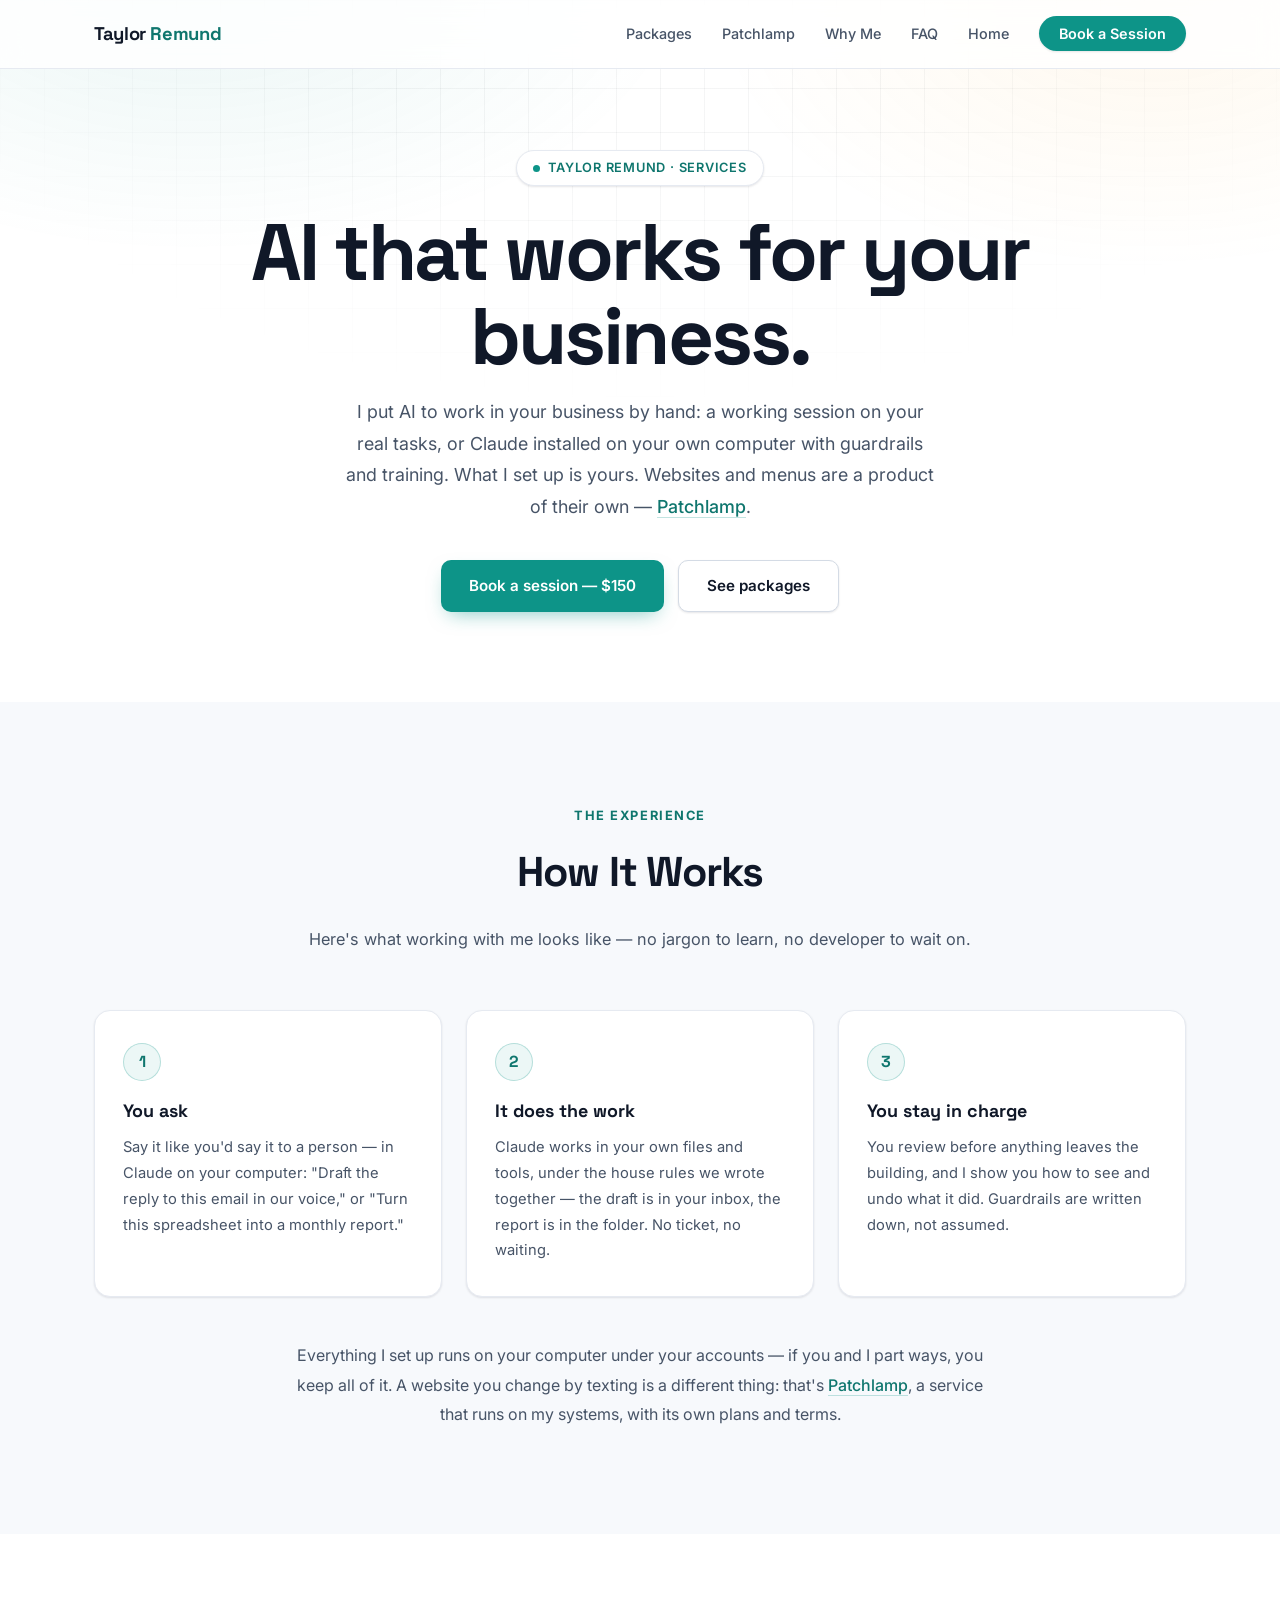
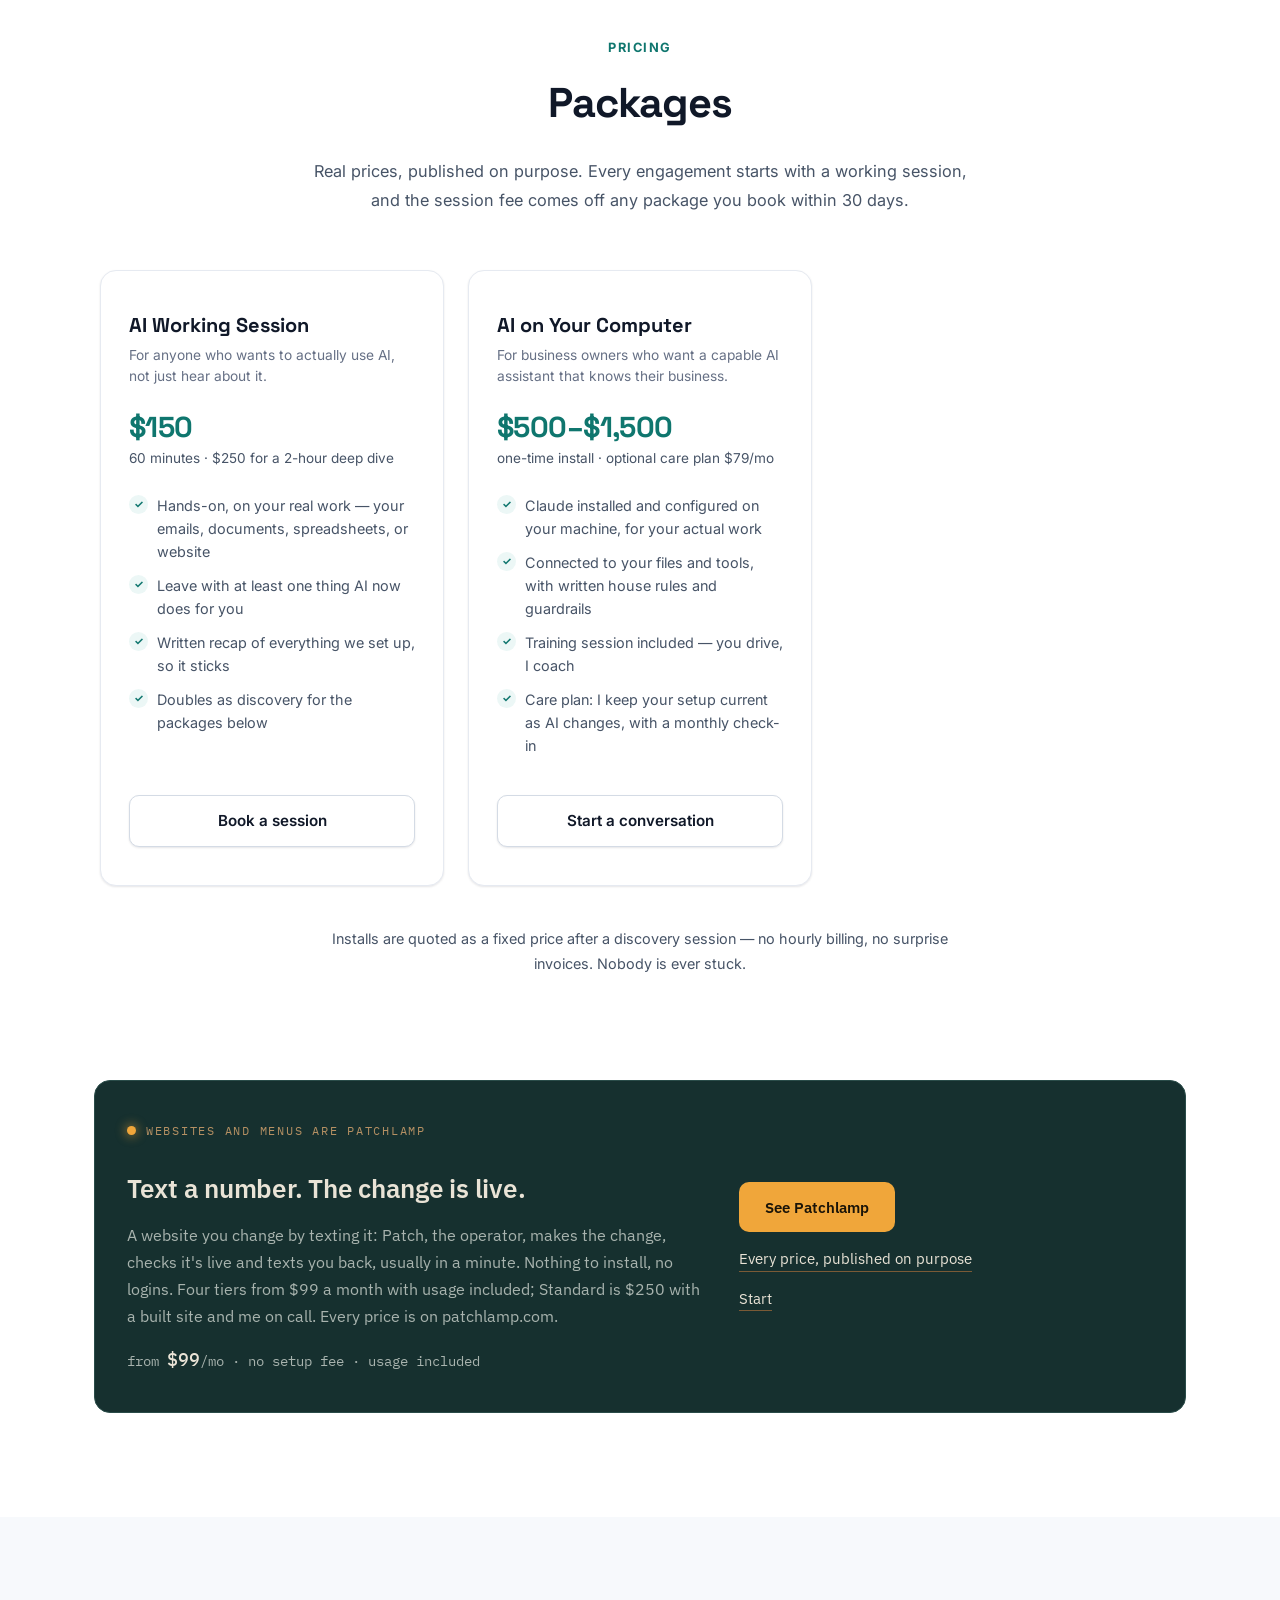
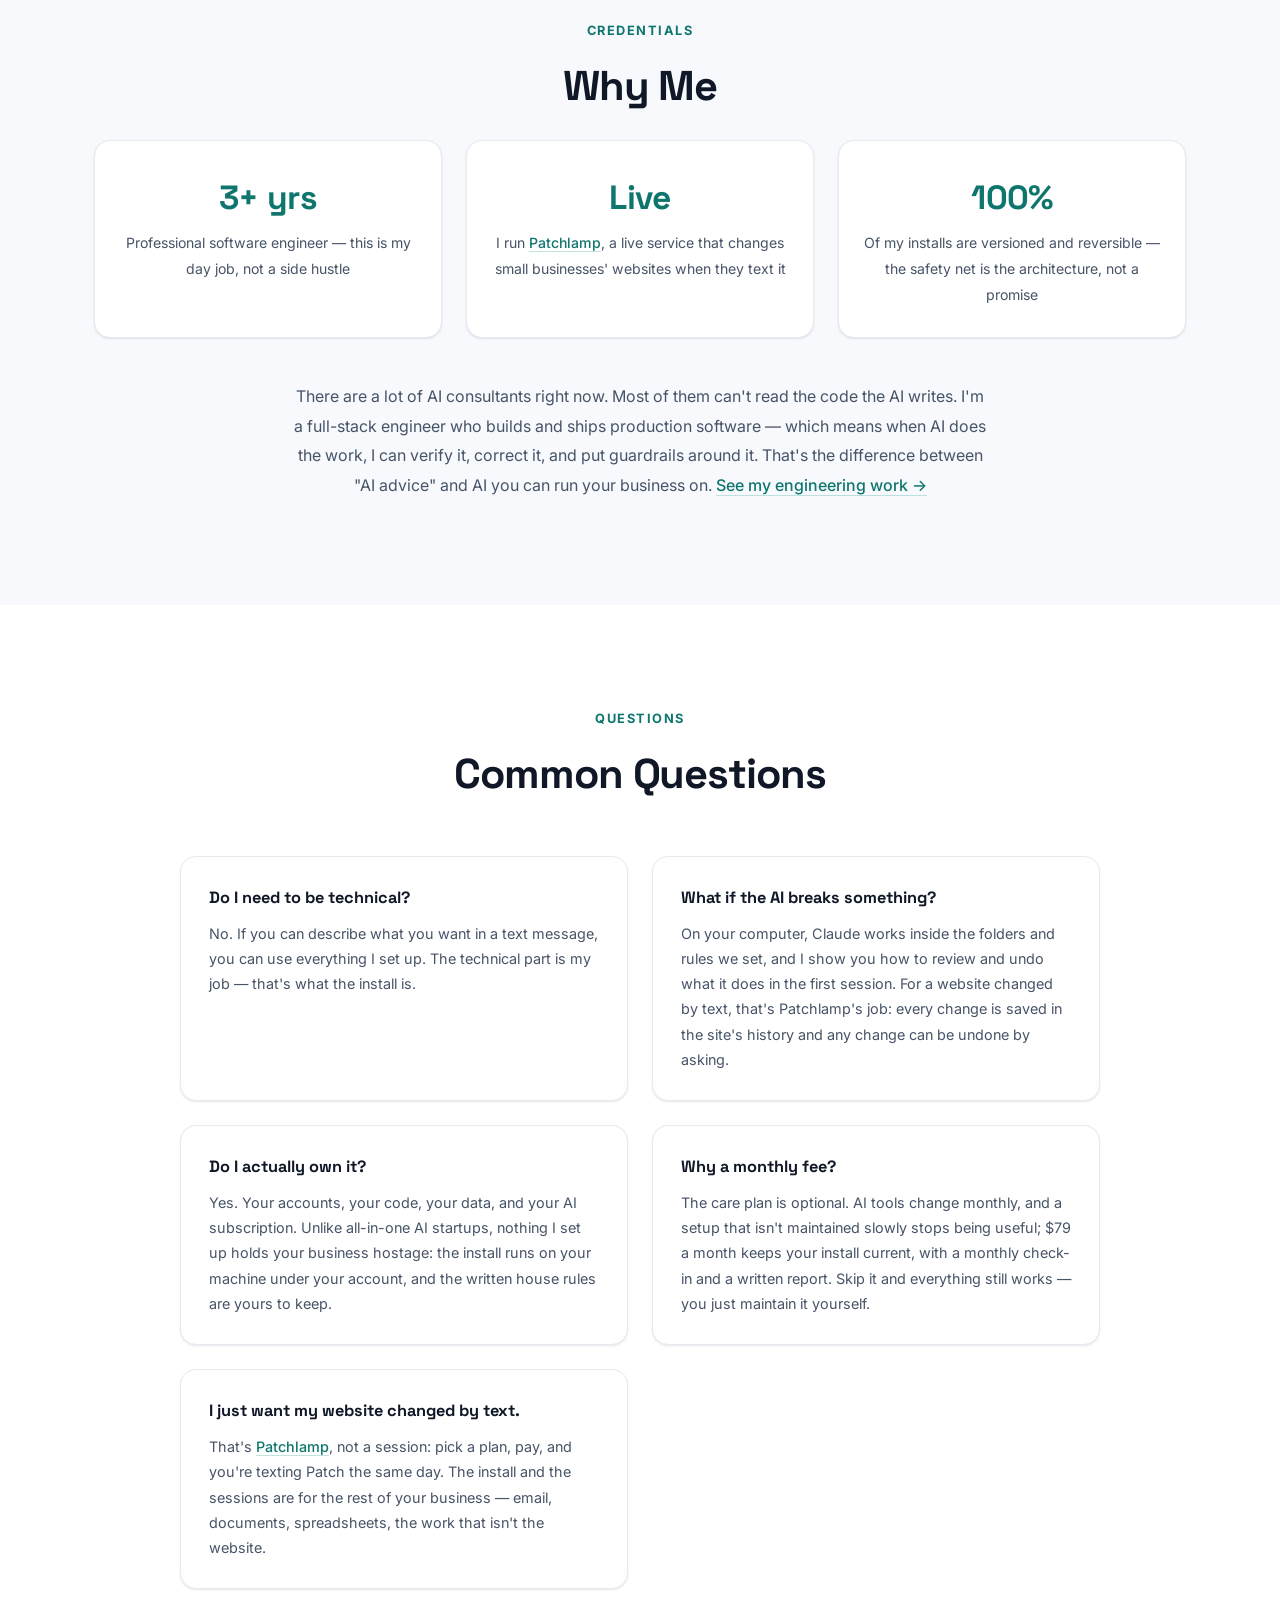
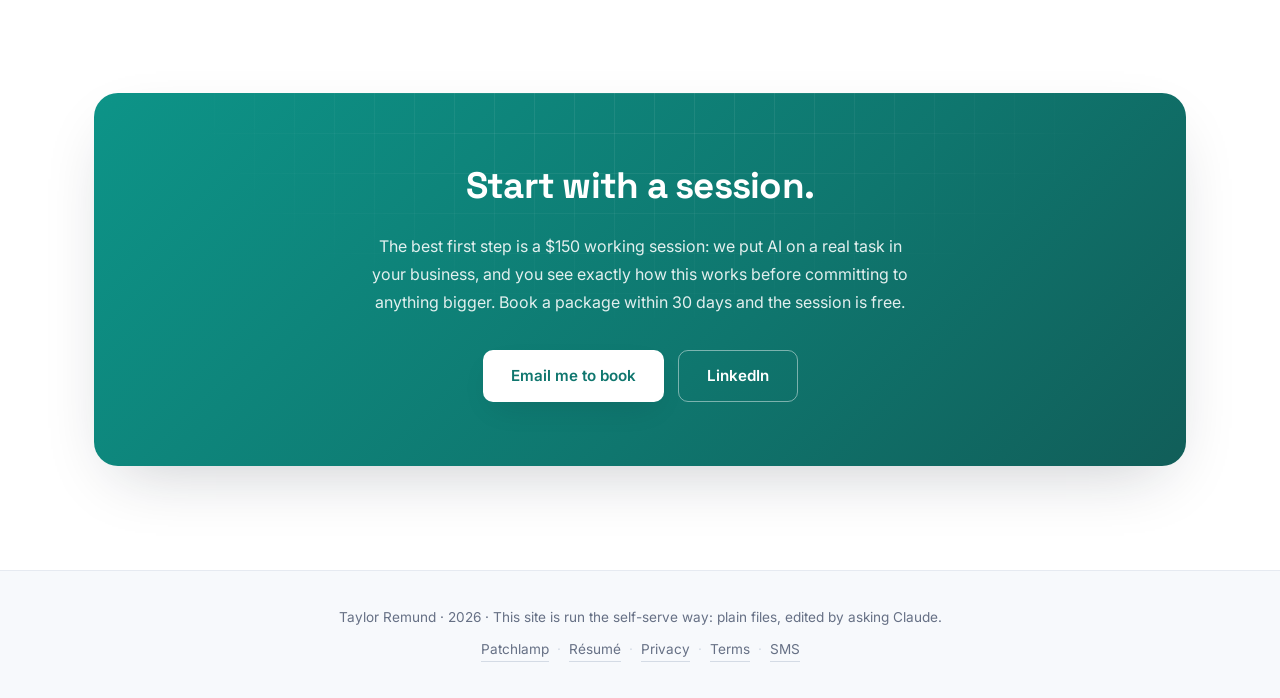
==== commit 2a42e00a: "Take Plateful down (B28): Patchlamp-first hero, section, links and CSS removed Plateful was retired " ====
--- a/ai/index.html
+++ b/ai/index.html
@@ -146,7 +146,7 @@
         </div>
         <div class="stat-card card reveal">
           <span class="stat-number">Live</span>
-          <span class="stat-label">I run <a href="../#plateful" class="inline-link">Plateful</a>, a production ordering platform processing real payments for real restaurants</span>
+          <span class="stat-label">I run <a href="../#patchlamp" class="inline-link">Patchlamp</a>, a live service that changes small businesses' websites when they text it</span>
         </div>
         <div class="stat-card card reveal">
           <span class="stat-number">100%</span>
@@ -205,7 +205,7 @@
   <!-- ==================== FOOTER ==================== -->
   <footer class="footer">
     <p>Taylor Remund &middot; 2026 &middot; This site is run the self-serve way: plain files, edited by asking Claude.</p>
-    <p class="footer-links"><a href="../#plateful">Plateful</a><span>&middot;</span><a href="../#patchlamp">Patchlamp</a><span>&middot;</span><a href="../resume/">Résumé</a><span>&middot;</span><a href="../privacy/">Privacy</a><span>&middot;</span><a href="../terms/">Terms</a><span>&middot;</span><a href="../sms/">SMS</a></p>
+    <p class="footer-links"><a href="../#patchlamp">Patchlamp</a><span>&middot;</span><a href="../resume/">Résumé</a><span>&middot;</span><a href="../privacy/">Privacy</a><span>&middot;</span><a href="../terms/">Terms</a><span>&middot;</span><a href="../sms/">SMS</a></p>
   </footer>
 
   <script src="../script.js"></script>
--- a/style.css
+++ b/style.css
@@ -18,8 +18,6 @@
   --accent-ink: #0f766e;
   --accent-soft: rgba(13, 148, 136, 0.08);
   --accent-border: rgba(13, 148, 136, 0.25);
-  --plateful: #069494;
-  --plateful-red: #b22222;
   --shadow-sm: 0 1px 2px rgba(16, 24, 40, 0.06), 0 1px 3px rgba(16, 24, 40, 0.05);
   --shadow-md: 0 12px 32px -12px rgba(16, 24, 40, 0.16);
   --shadow-lg: 0 24px 64px -24px rgba(16, 24, 40, 0.24);
@@ -344,185 +342,6 @@
   .stats-grid { grid-template-columns: 1fr; }
 }
 
-/* ========== PLATEFUL PRODUCT ========== */
-.section-plateful {
-  background: linear-gradient(180deg, #f2faf9 0%, #ffffff 100%);
-  border-top: 1px solid var(--border);
-  border-bottom: 1px solid var(--border);
-}
-.plateful-grid {
-  display: grid;
-  grid-template-columns: 1.02fr 0.98fr;
-  gap: 64px;
-  align-items: center;
-}
-.plateful-brand { display: flex; align-items: center; gap: 12px; margin-bottom: 20px; }
-.plateful-brand svg { width: 42px; height: auto; }
-.plateful-brand-name {
-  font-family: var(--font-heading);
-  font-size: 1.6rem;
-  font-weight: 700;
-  color: var(--plateful);
-  letter-spacing: -0.02em;
-}
-.plateful-live {
-  font-size: 0.72rem;
-  font-weight: 700;
-  letter-spacing: 0.08em;
-  text-transform: uppercase;
-  color: #067647;
-  background: #ecfdf3;
-  border: 1px solid #abefc6;
-  border-radius: 999px;
-  padding: 4px 12px;
-}
-.plateful-copy .section-eyebrow, .plateful-copy .section-title { text-align: left; }
-.plateful-copy .section-title { margin-bottom: 16px; }
-.plateful-pitch { color: var(--text-muted); font-size: 1.03rem; line-height: 1.8; margin-bottom: 24px; }
-
-.plateful-features { margin-bottom: 28px; }
-.plateful-features li {
-  position: relative;
-  padding-left: 30px;
-  color: var(--text-muted);
-  font-size: 0.95rem;
-  line-height: 1.6;
-  margin-bottom: 11px;
-}
-.plateful-features li::before {
-  content: '✓';
-  position: absolute;
-  left: 0; top: 0;
-  width: 20px; height: 20px;
-  border-radius: 50%;
-  background: var(--accent-soft);
-  color: var(--accent-ink);
-  font-size: 0.72rem;
-  font-weight: 700;
-  display: flex;
-  align-items: center;
-  justify-content: center;
-}
-.plateful-features li strong { color: var(--text); font-weight: 600; }
-
-.plateful-pricing {
-  display: inline-block;
-  background: #ffffff;
-  border: 1px solid var(--border);
-  border-left: 3px solid var(--plateful);
-  border-radius: 10px;
-  box-shadow: var(--shadow-sm);
-  padding: 14px 20px;
-  margin-bottom: 30px;
-}
-.plateful-pricing strong { font-family: var(--font-heading); font-size: 1.05rem; }
-.plateful-pricing span { display: block; font-size: 0.85rem; color: var(--text-muted); }
-
-.plateful-ctas { display: flex; gap: 14px; flex-wrap: wrap; }
-
-/* Storefront mockup */
-.plateful-visual { position: relative; }
-.mockup {
-  background: #ffffff;
-  border: 1px solid var(--border);
-  border-radius: 14px;
-  box-shadow: var(--shadow-lg);
-  overflow: hidden;
-}
-.mockup-bar {
-  display: flex;
-  align-items: center;
-  gap: 10px;
-  padding: 10px 14px;
-  background: var(--bg-alt);
-  border-bottom: 1px solid var(--border);
-}
-.mockup-dots { display: flex; gap: 5px; }
-.mockup-dots i { width: 10px; height: 10px; border-radius: 50%; display: block; }
-.mockup-dots i:nth-child(1) { background: #fda29b; }
-.mockup-dots i:nth-child(2) { background: #fedf89; }
-.mockup-dots i:nth-child(3) { background: #a6f4c5; }
-.mockup-url {
-  flex: 1;
-  background: #ffffff;
-  border: 1px solid var(--border);
-  border-radius: 999px;
-  font-size: 0.72rem;
-  color: var(--text-soft);
-  padding: 4px 14px;
-  text-align: center;
-  font-family: 'JetBrains Mono', monospace;
-}
-.mockup-header {
-  display: flex;
-  align-items: center;
-  justify-content: space-between;
-  padding: 14px 18px;
-  background: var(--plateful);
-  color: #ffffff;
-}
-.mockup-rest { font-family: var(--font-heading); font-weight: 700; font-size: 0.95rem; }
-.mockup-tabs { display: flex; gap: 10px; font-size: 0.68rem; opacity: 0.9; }
-.mockup-menu {
-  display: grid;
-  grid-template-columns: 1fr 1fr;
-  gap: 12px;
-  padding: 16px 18px;
-}
-.mockup-item {
-  border: 1px solid var(--border);
-  border-radius: 10px;
-  padding: 12px;
-  display: flex;
-  align-items: center;
-  gap: 10px;
-}
-.mockup-item .food { font-size: 1.5rem; }
-.mockup-item h4 { font-size: 0.78rem; font-weight: 600; line-height: 1.3; }
-.mockup-item p { font-size: 0.72rem; color: var(--accent-ink); font-weight: 600; }
-.mockup-cart {
-  margin: 0 18px 18px;
-  background: var(--plateful);
-  color: #fff;
-  border-radius: 10px;
-  text-align: center;
-  font-size: 0.8rem;
-  font-weight: 600;
-  padding: 11px;
-}
-.mockup-toast {
-  position: absolute;
-  right: -14px;
-  bottom: 34px;
-  background: #ffffff;
-  border: 1px solid var(--border);
-  border-radius: 12px;
-  box-shadow: var(--shadow-md);
-  padding: 12px 16px;
-  font-size: 0.78rem;
-  font-weight: 600;
-  display: flex;
-  align-items: center;
-  gap: 8px;
-}
-.mockup-toast .tick {
-  width: 20px; height: 20px;
-  border-radius: 50%;
-  background: #ecfdf3;
-  color: #067647;
-  font-size: 0.7rem;
-  display: flex;
-  align-items: center;
-  justify-content: center;
-  font-weight: 700;
-}
-.mockup-toast span small { display: block; font-weight: 400; color: var(--text-soft); font-size: 0.7rem; }
-
-@media (max-width: 960px) {
-  .plateful-grid { grid-template-columns: 1fr; gap: 48px; }
-  .mockup-toast { right: 8px; }
-}
-
 /* ========== AI SERVICES TEASER ========== */
 .svc-grid { display: grid; grid-template-columns: repeat(3, 1fr); gap: 20px; margin-bottom: 44px; }
 .svc-card { padding: 30px 26px; display: flex; flex-direction: column; gap: 10px; }
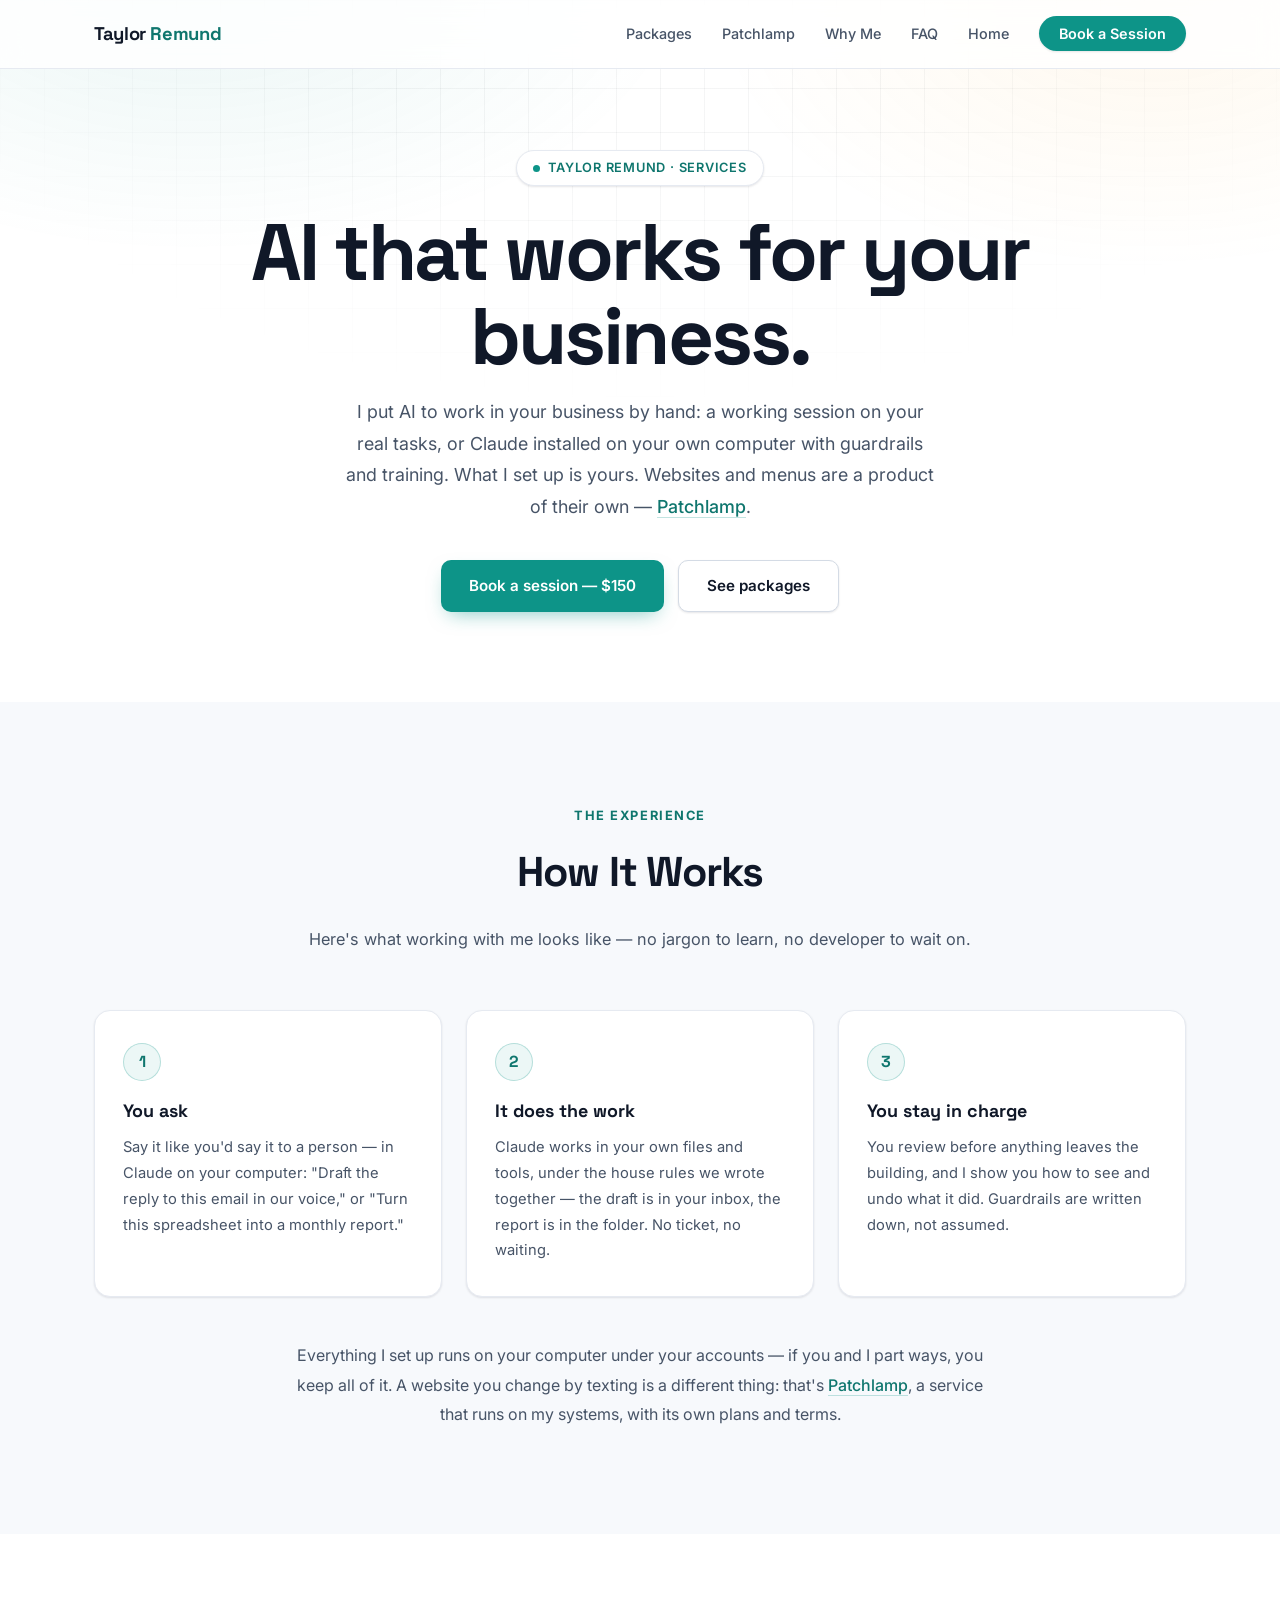
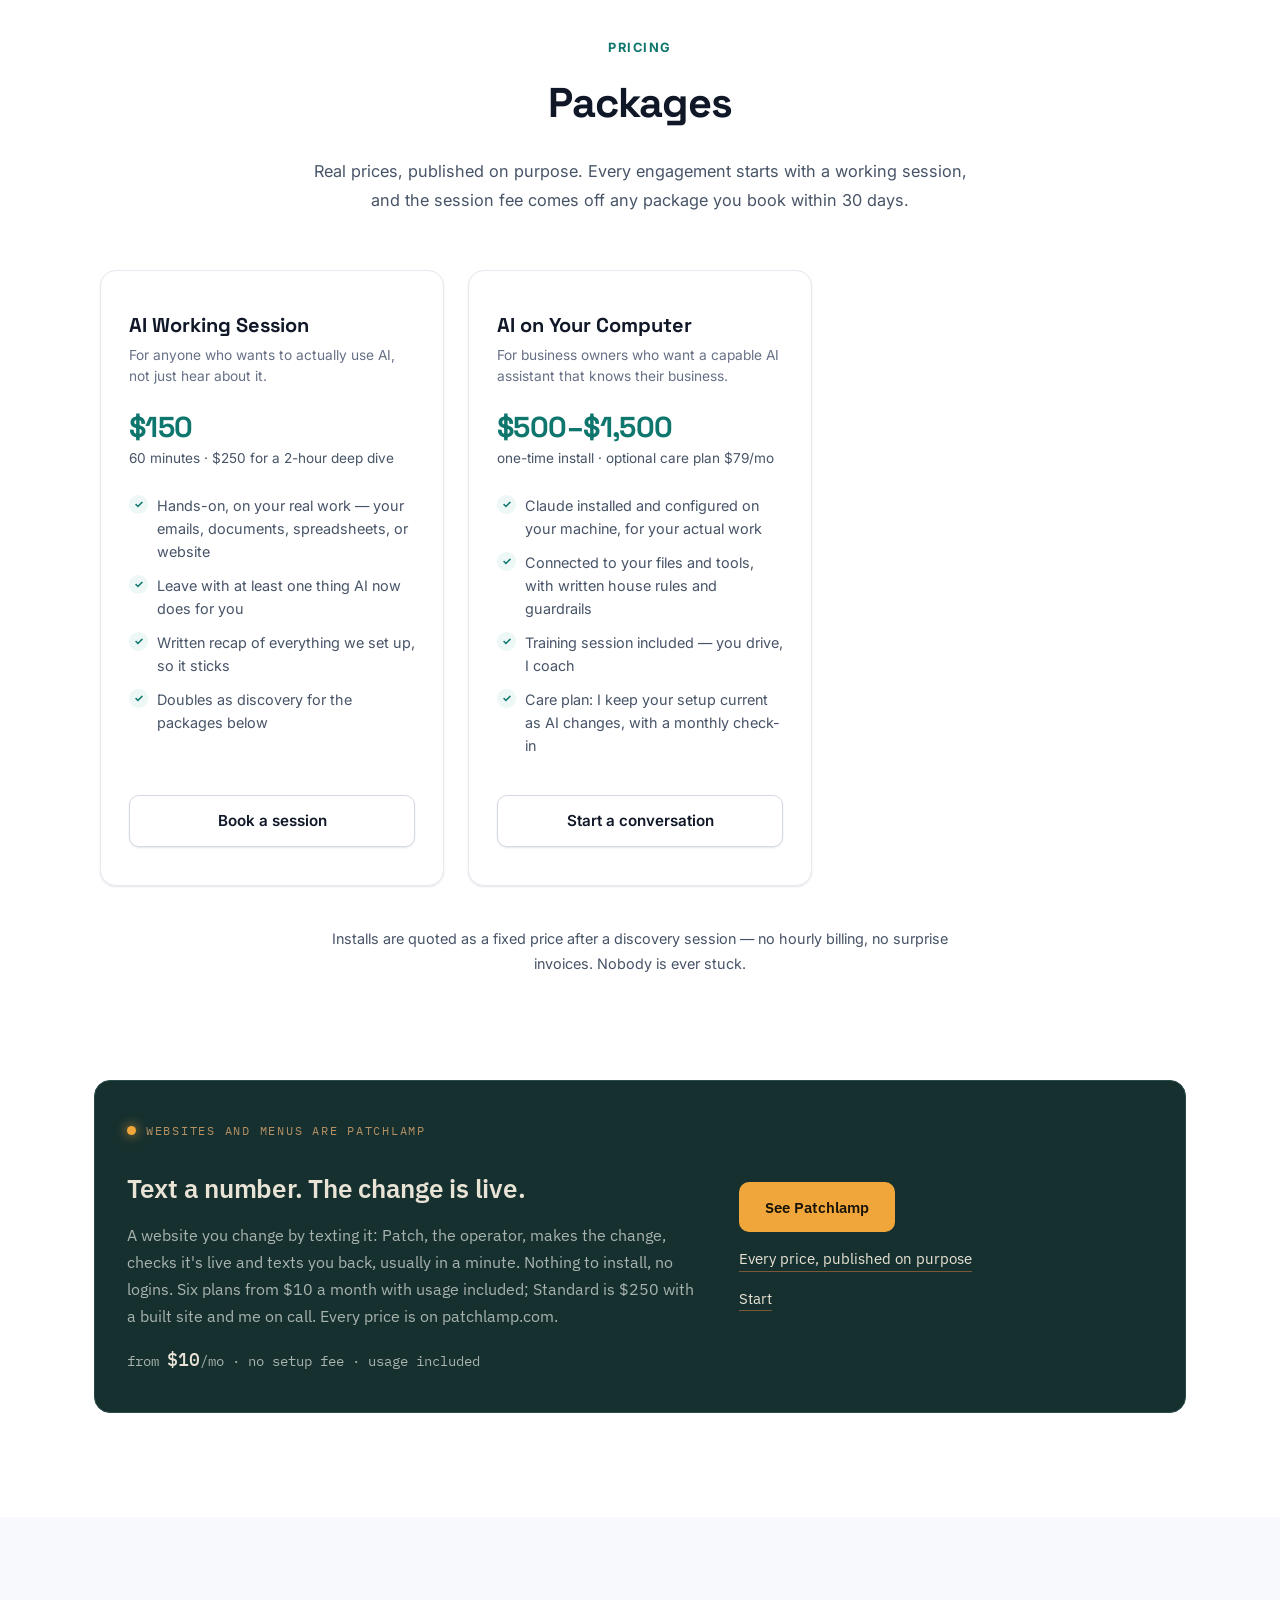
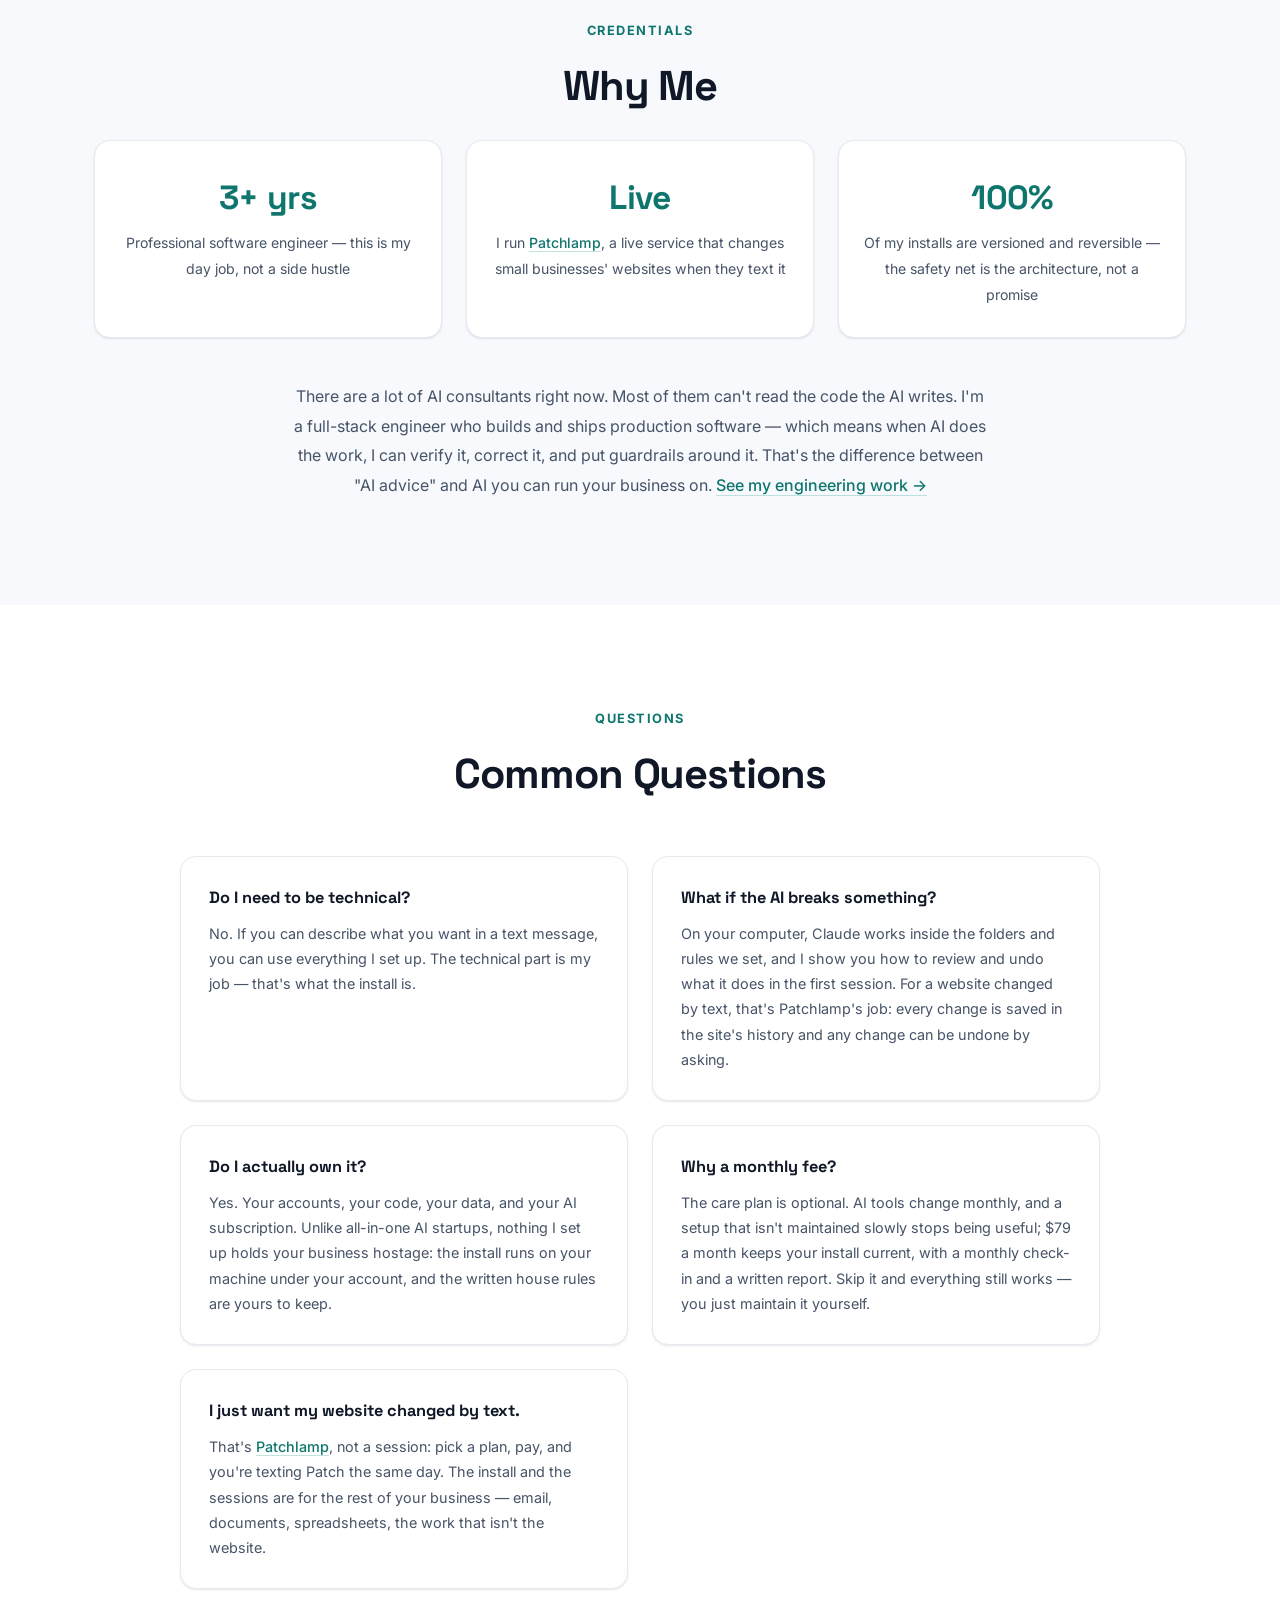
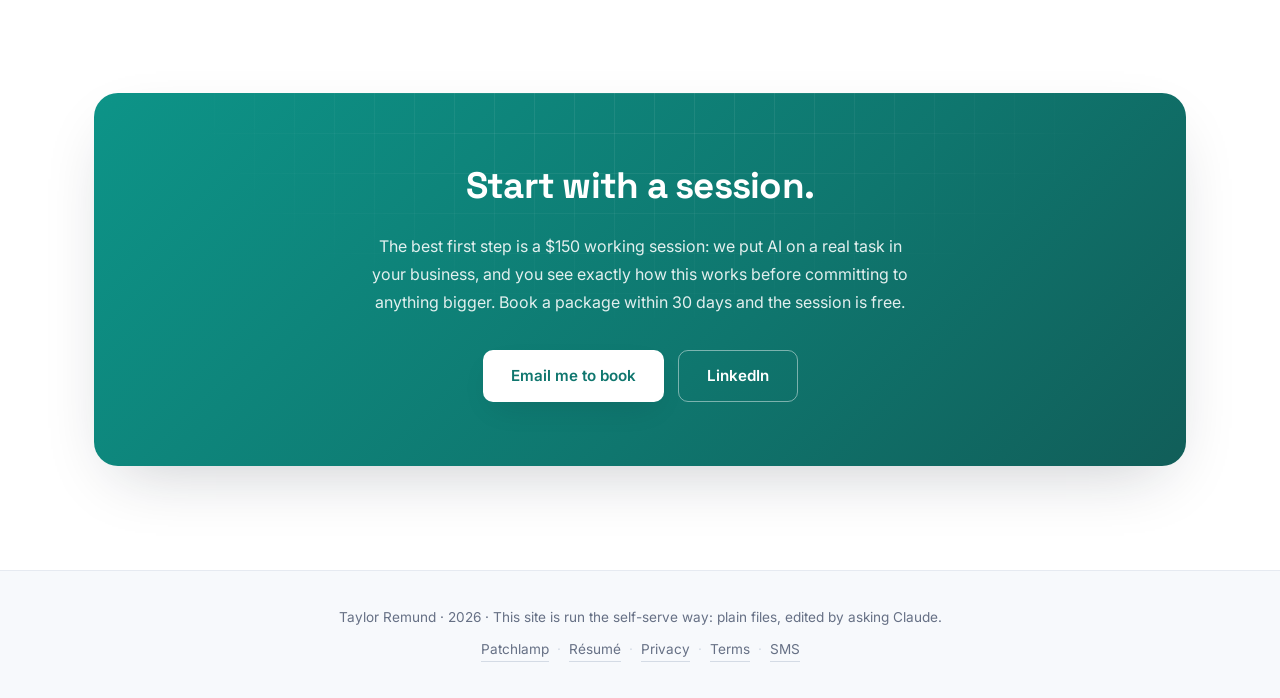
==== commit 3cce5130: "Price line from /pricing: from $10 a month, six plans (B109) The home card, the /ai/ card and CLAUDE" ====
--- a/ai/index.html
+++ b/ai/index.html
@@ -123,8 +123,8 @@
         <div>
           <span class="pl-kicker"><i class="pl-lamp"></i> Websites and menus are Patchlamp</span>
           <h3>Text a number. The change is live.</h3>
-          <p>A website you change by texting it: Patch, the operator, makes the change, checks it's live and texts you back, usually in a minute. Nothing to install, no logins. Four tiers from $99 a month with usage included; Standard is $250 with a built site and me on call. Every price is on patchlamp.com.</p>
-          <p class="pl-price">from <strong>$99</strong>/mo &middot; no setup fee &middot; usage included</p>
+          <p>A website you change by texting it: Patch, the operator, makes the change, checks it's live and texts you back, usually in a minute. Nothing to install, no logins. Six plans from $10 a month with usage included; Standard is $250 with a built site and me on call. Every price is on patchlamp.com.</p>
+          <p class="pl-price">from <strong>$10</strong>/mo &middot; no setup fee &middot; usage included</p>
         </div>
         <div class="pl-panel-side">
           <a href="https://patchlamp.com" class="pl-btn">See Patchlamp</a>
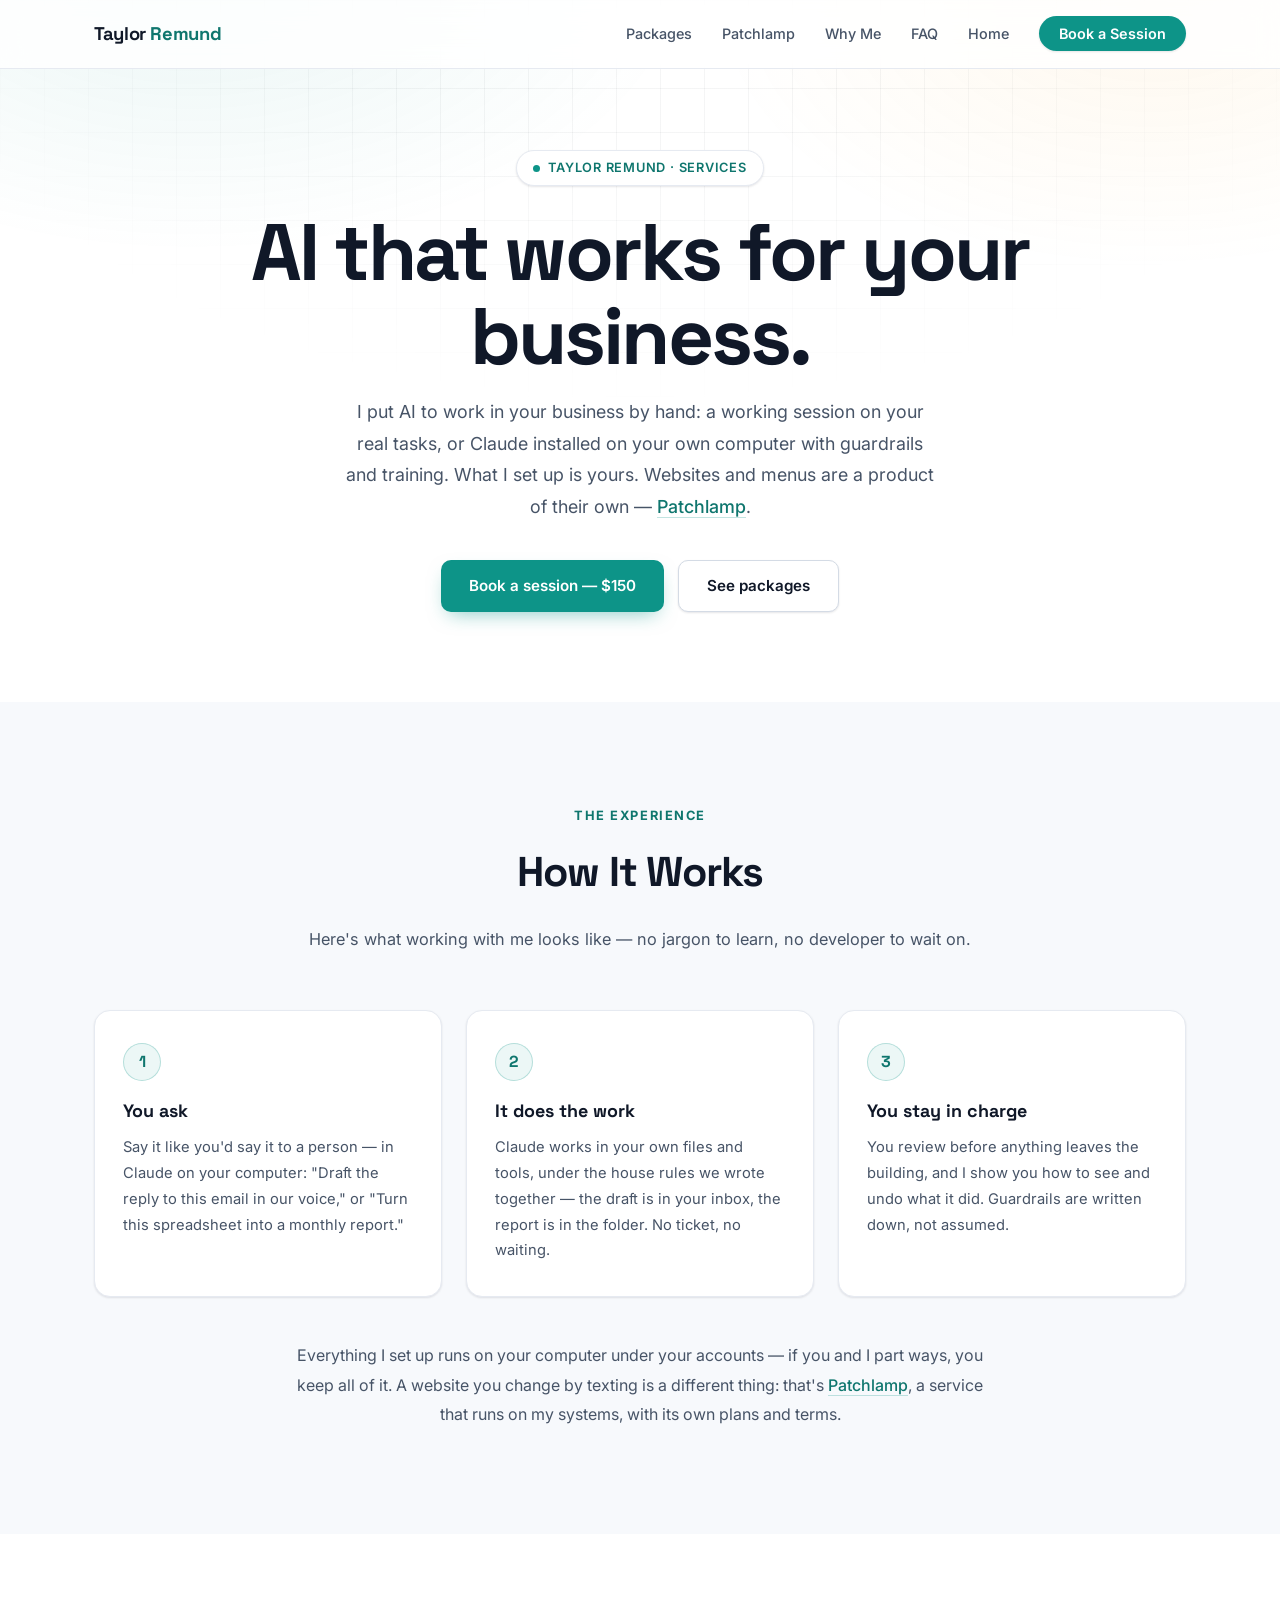
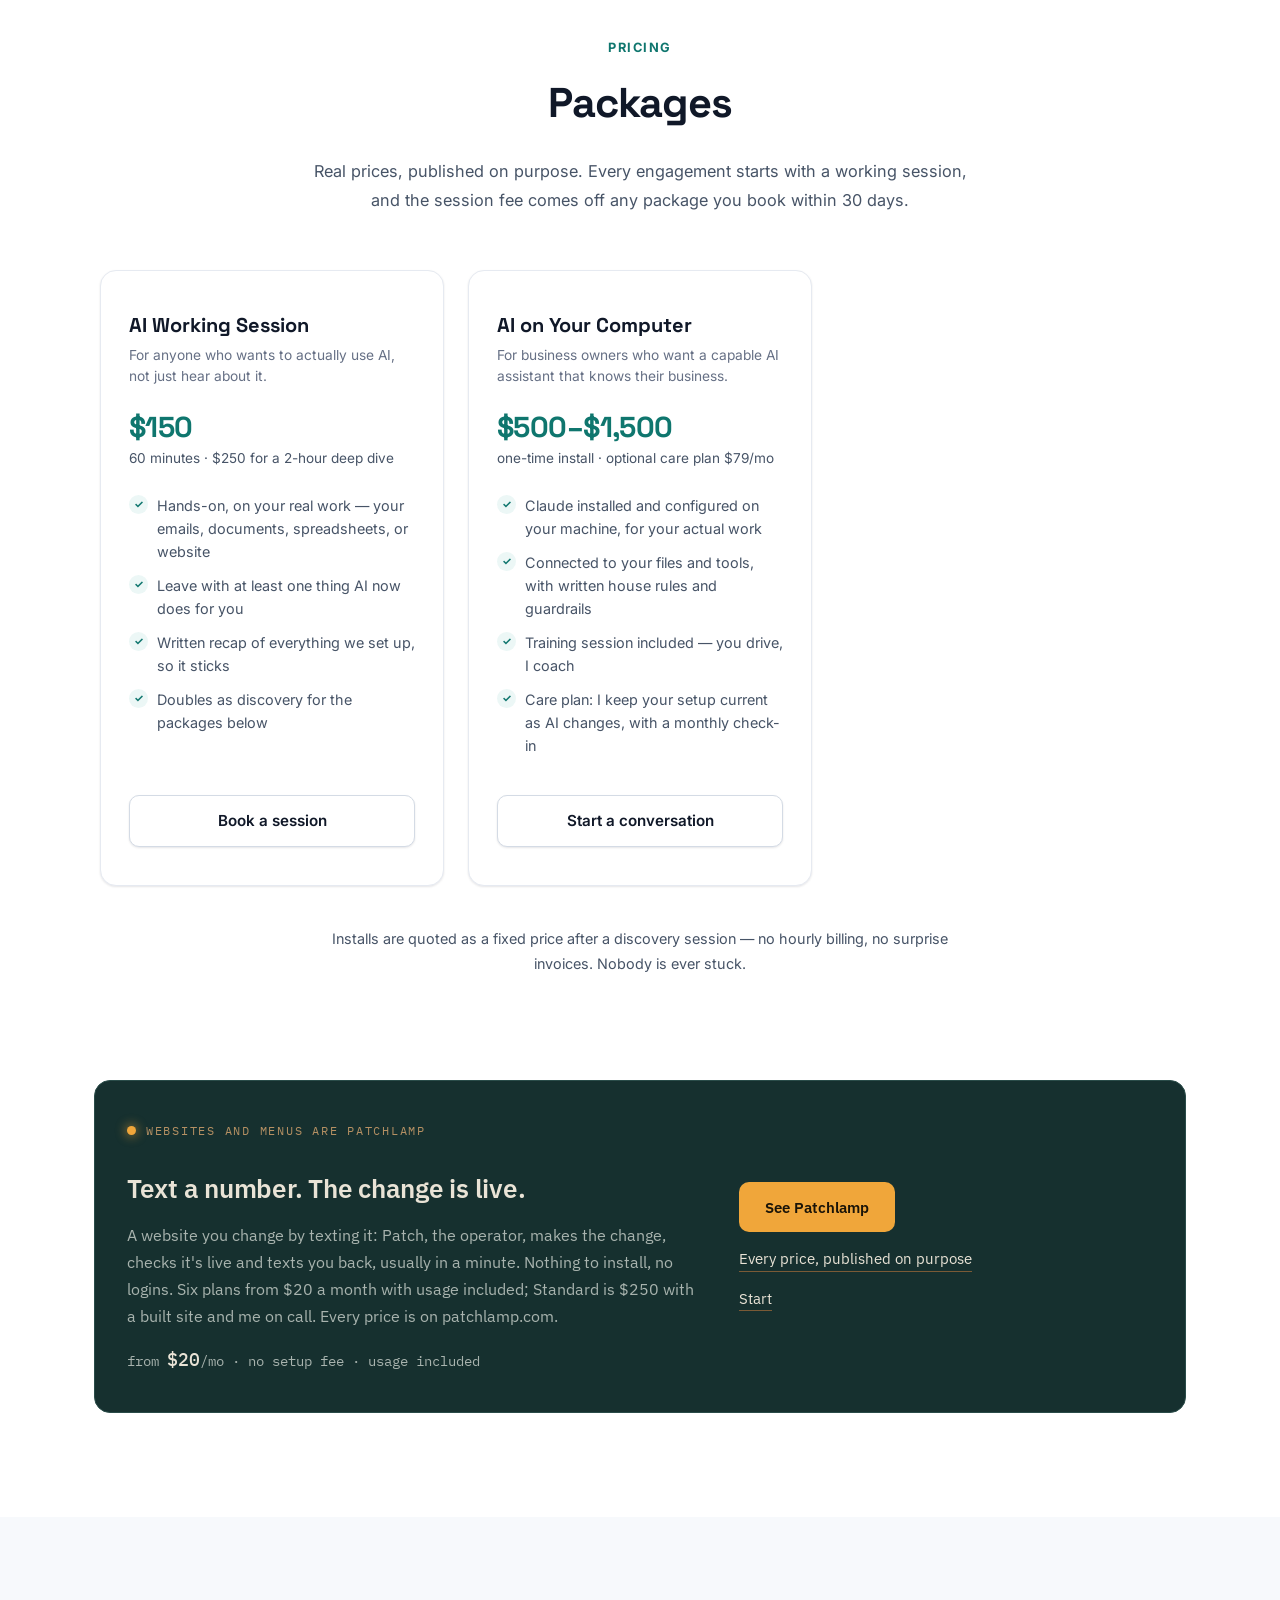
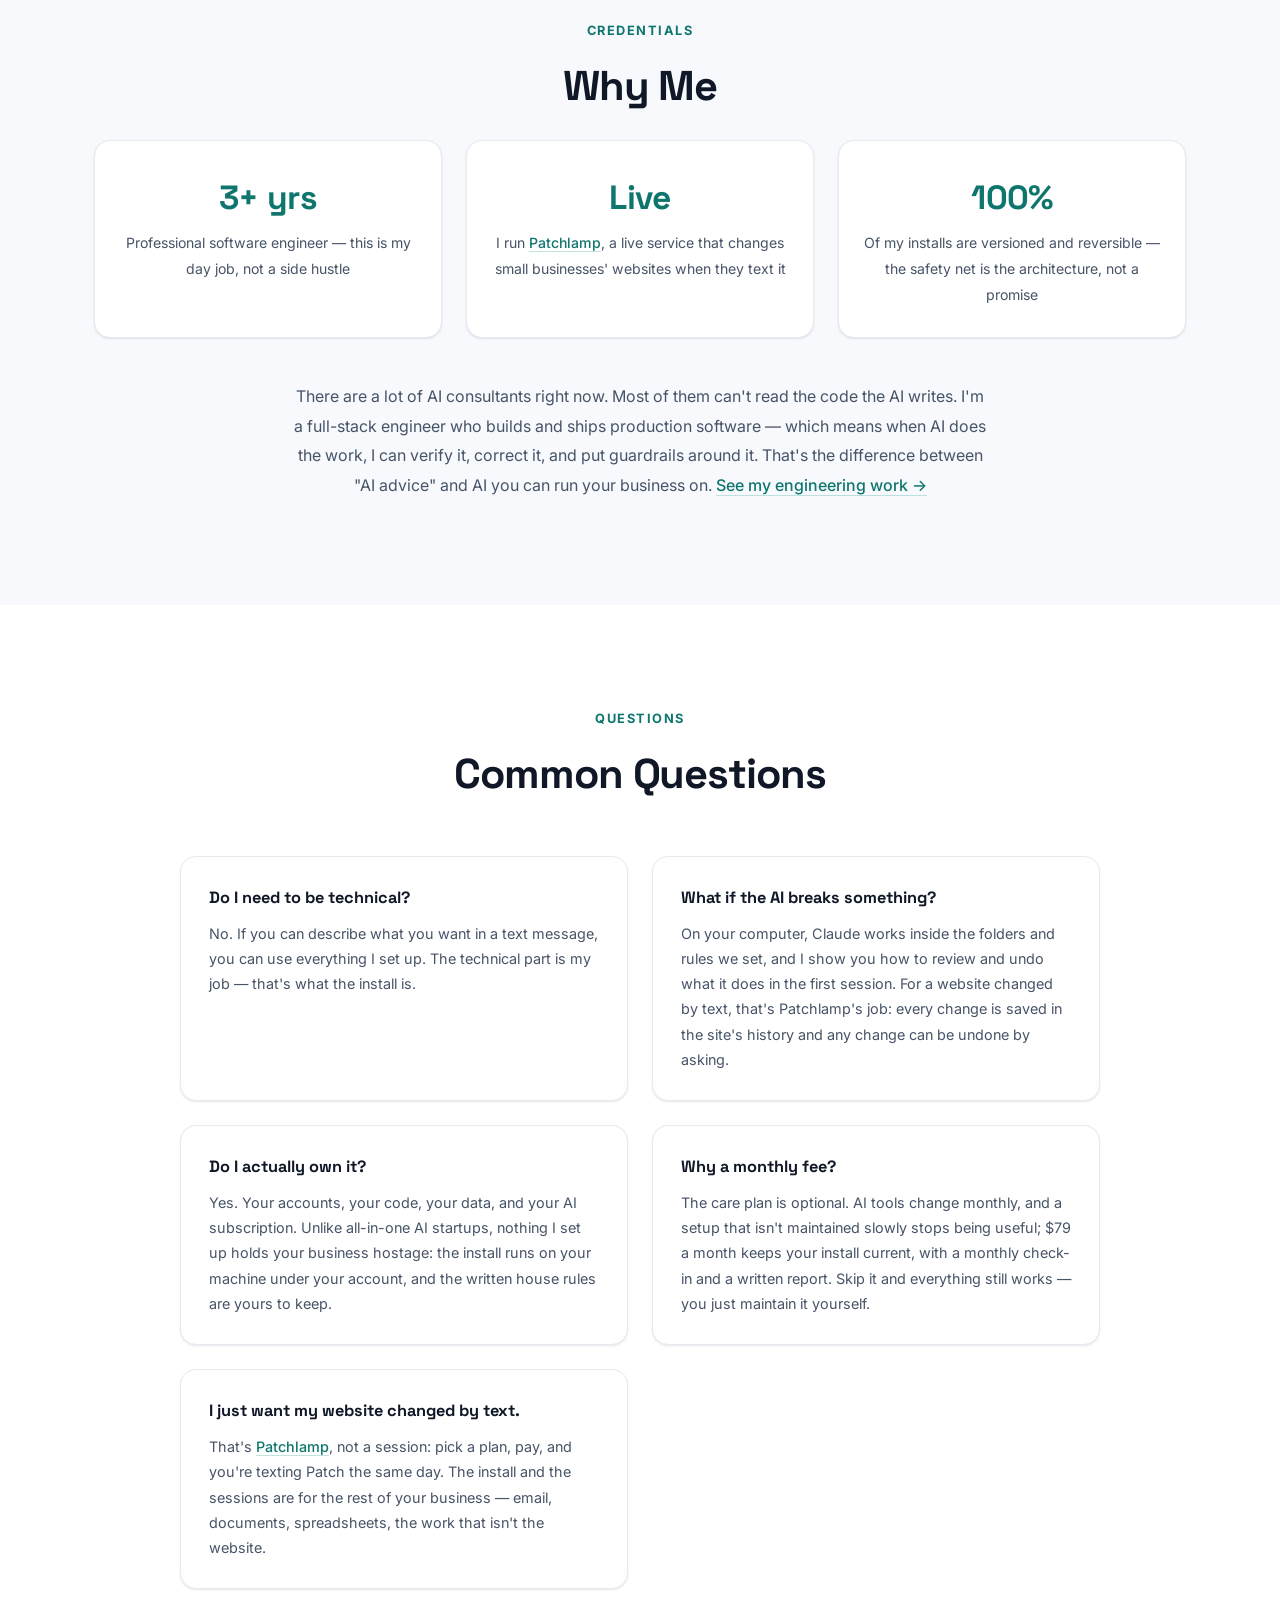
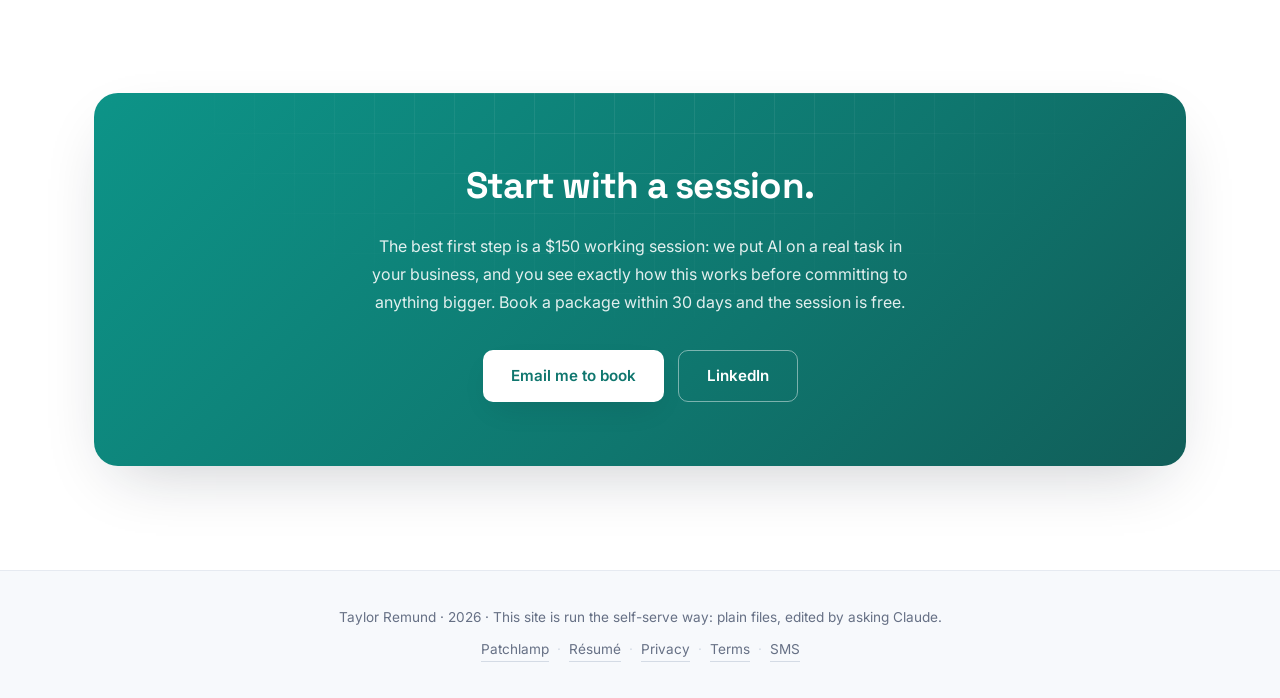
==== commit 90bd47cd: "Patchlamp starts at $20 a month: the price it actually starts at (was "from $99", written before Hos" ====
--- a/ai/index.html
+++ b/ai/index.html
@@ -123,8 +123,8 @@
         <div>
           <span class="pl-kicker"><i class="pl-lamp"></i> Websites and menus are Patchlamp</span>
           <h3>Text a number. The change is live.</h3>
-          <p>A website you change by texting it: Patch, the operator, makes the change, checks it's live and texts you back, usually in a minute. Nothing to install, no logins. Six plans from $10 a month with usage included; Standard is $250 with a built site and me on call. Every price is on patchlamp.com.</p>
-          <p class="pl-price">from <strong>$10</strong>/mo &middot; no setup fee &middot; usage included</p>
+          <p>A website you change by texting it: Patch, the operator, makes the change, checks it's live and texts you back, usually in a minute. Nothing to install, no logins. Six plans from $20 a month with usage included; Standard is $250 with a built site and me on call. Every price is on patchlamp.com.</p>
+          <p class="pl-price">from <strong>$20</strong>/mo &middot; no setup fee &middot; usage included</p>
         </div>
         <div class="pl-panel-side">
           <a href="https://patchlamp.com" class="pl-btn">See Patchlamp</a>
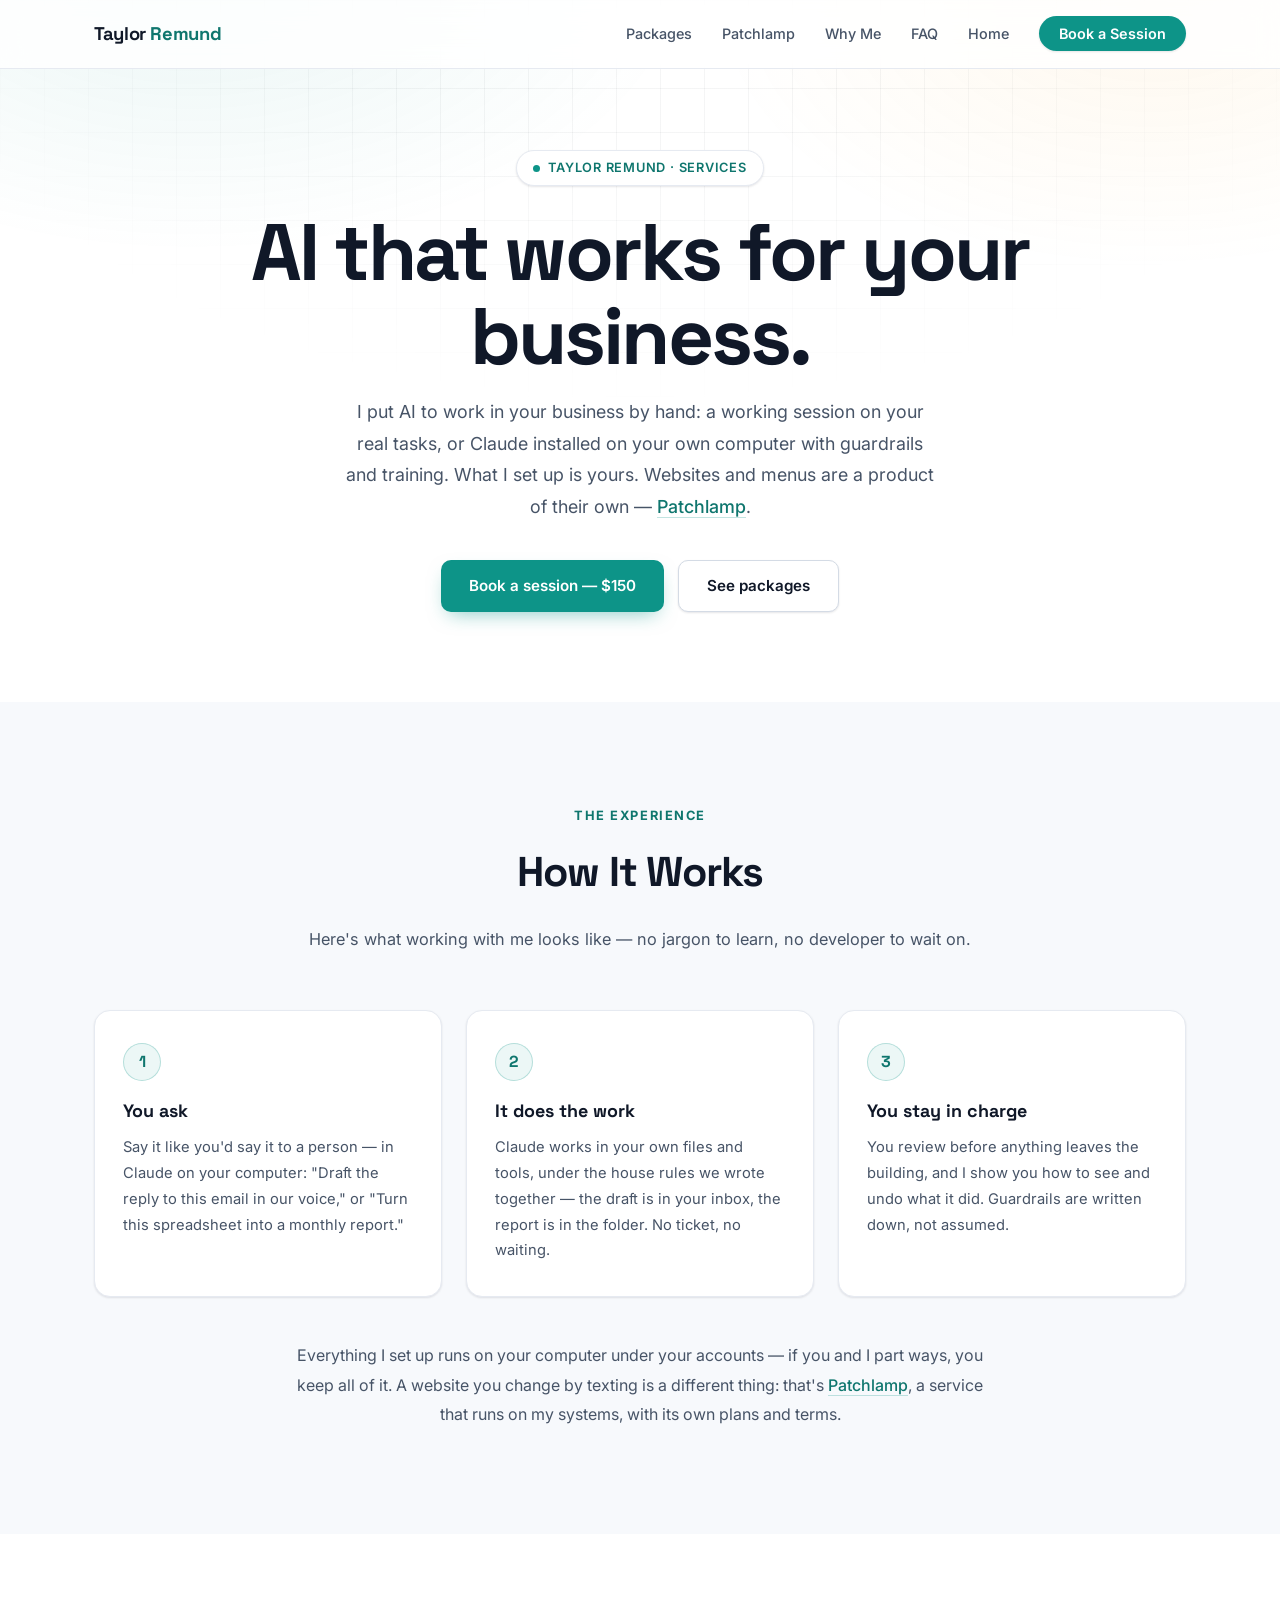
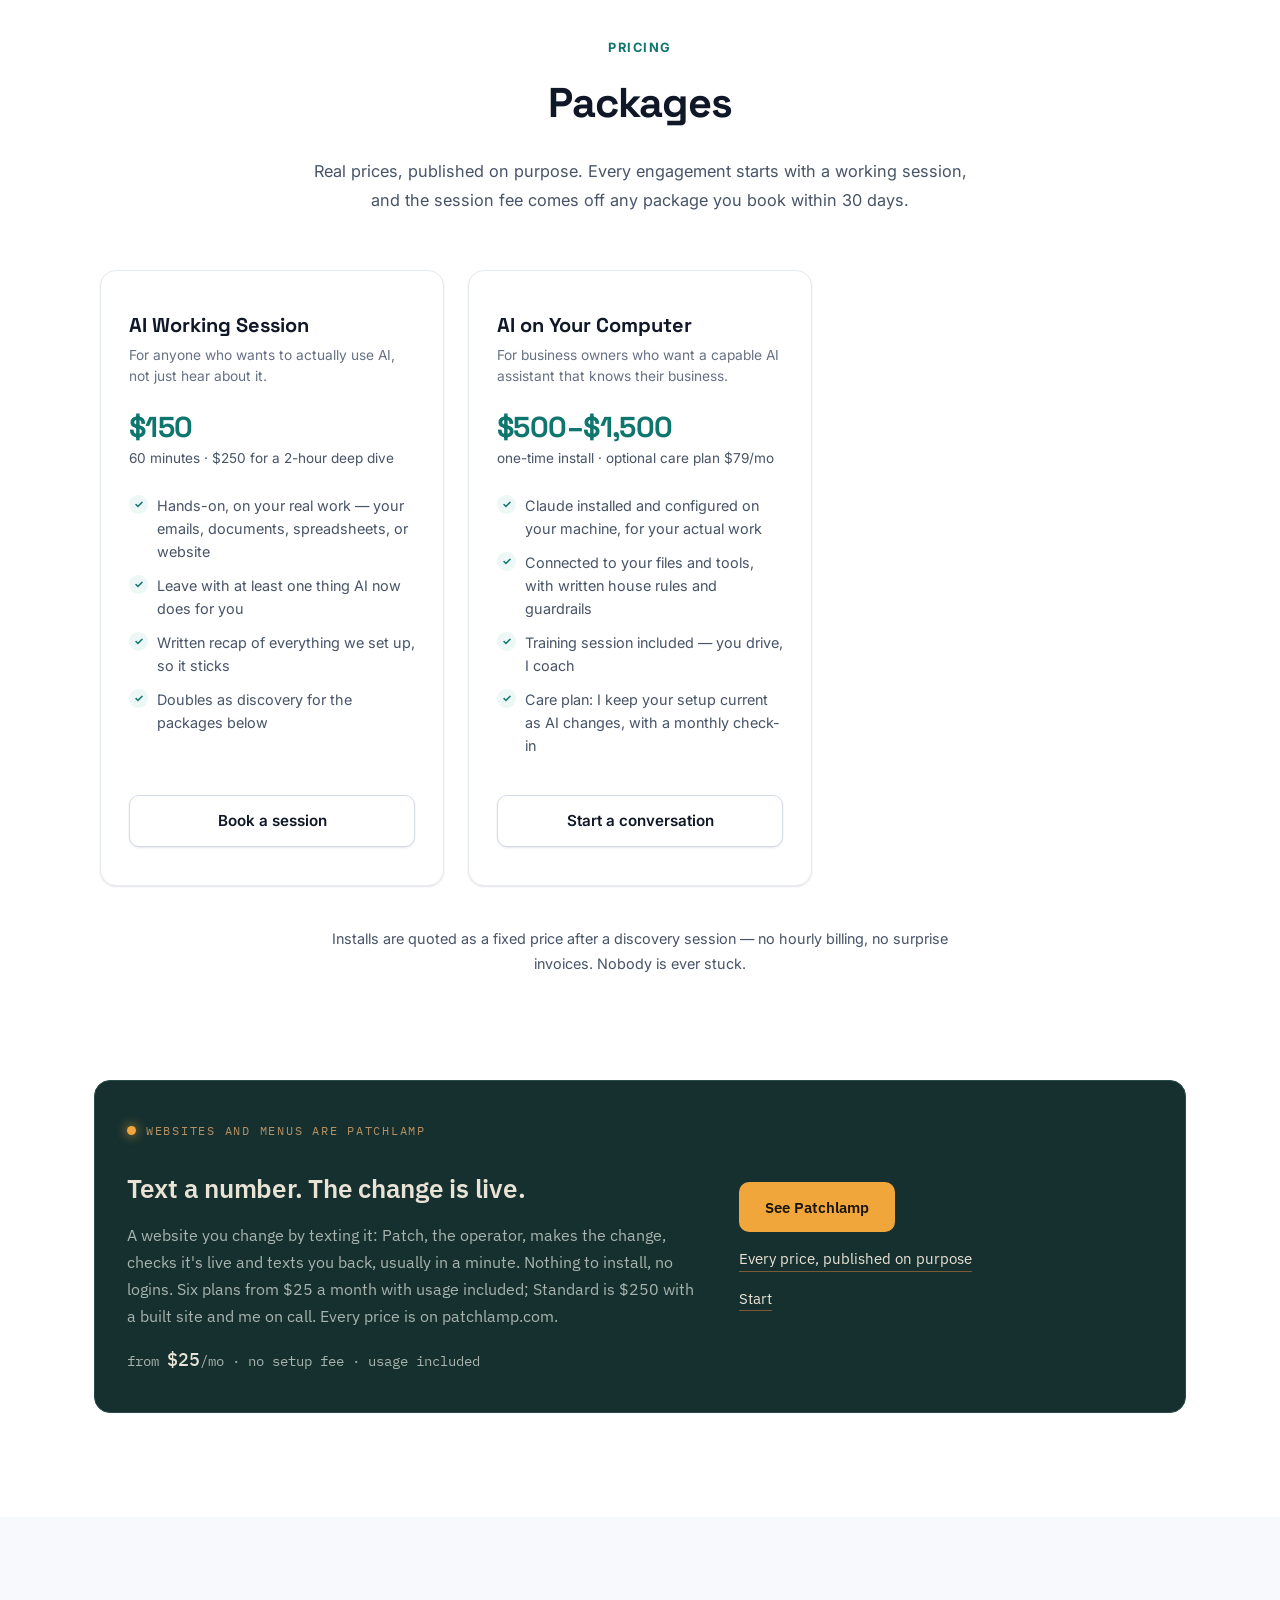
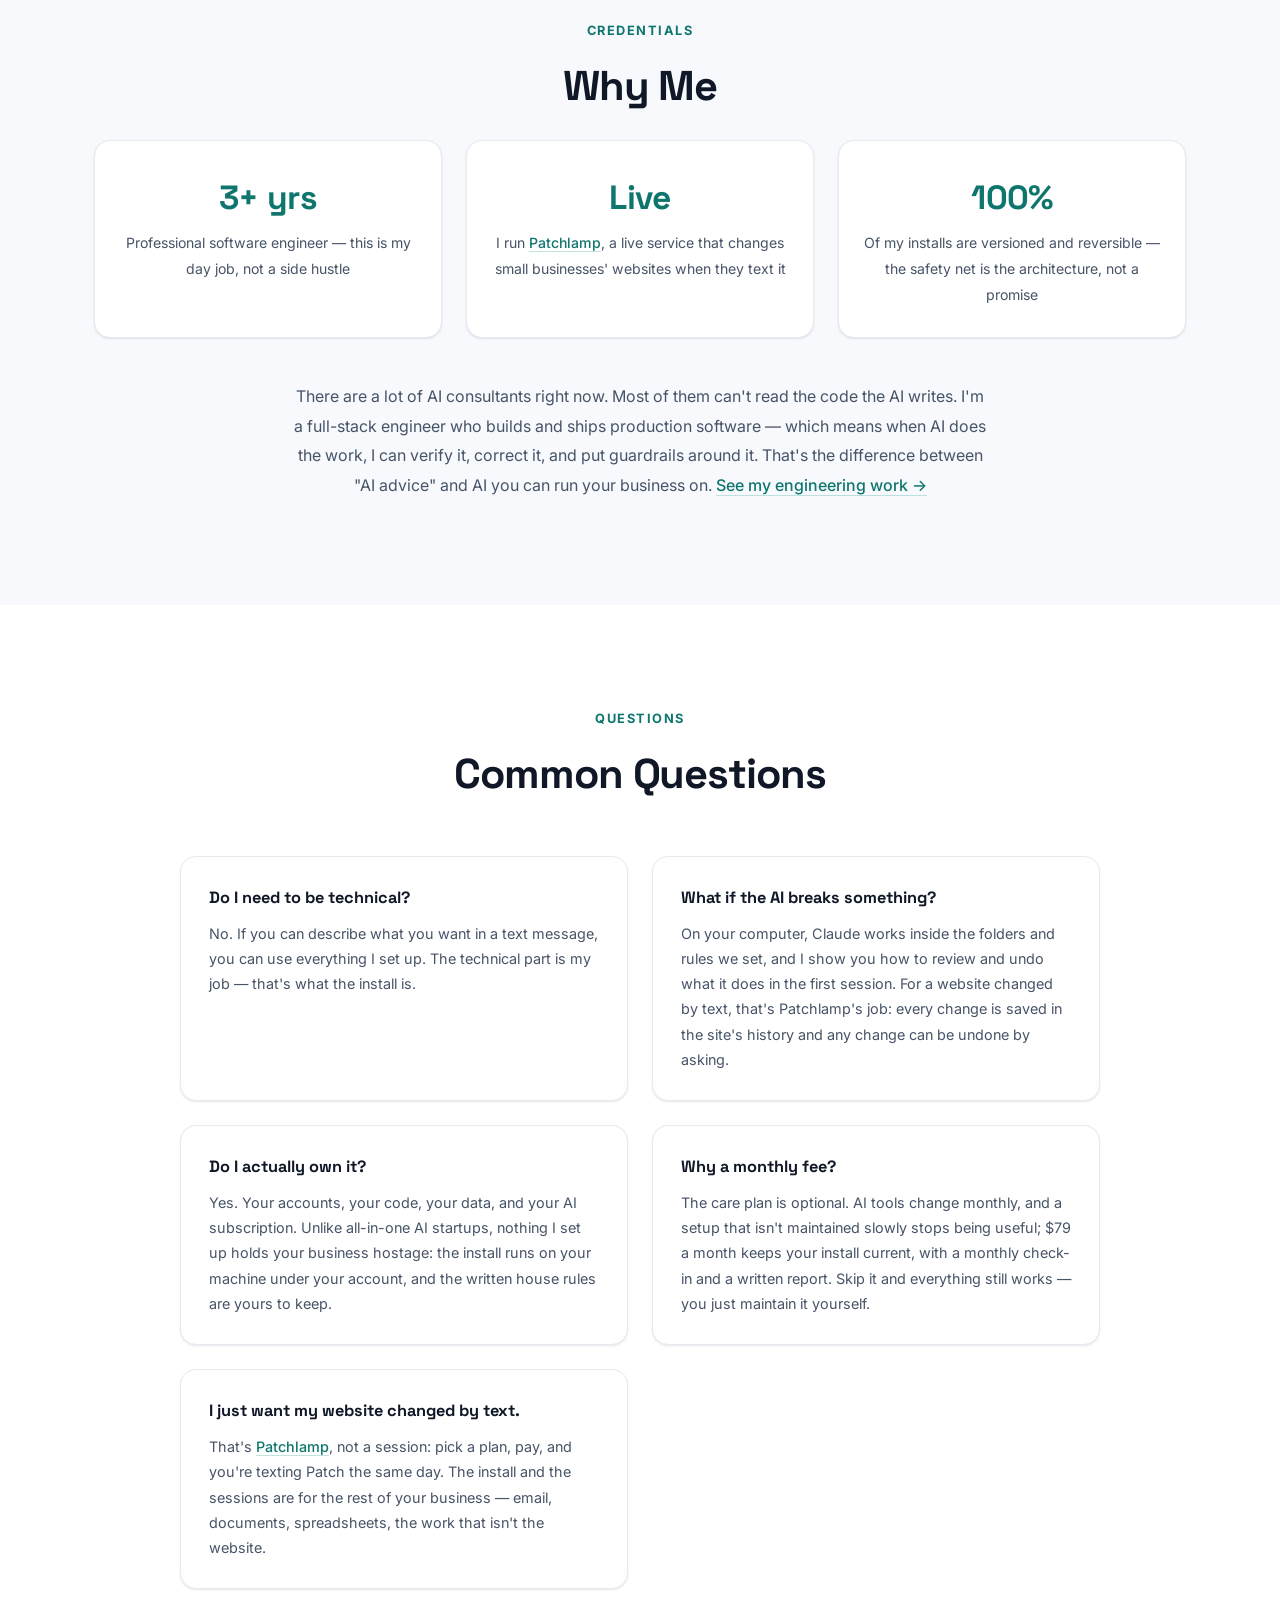
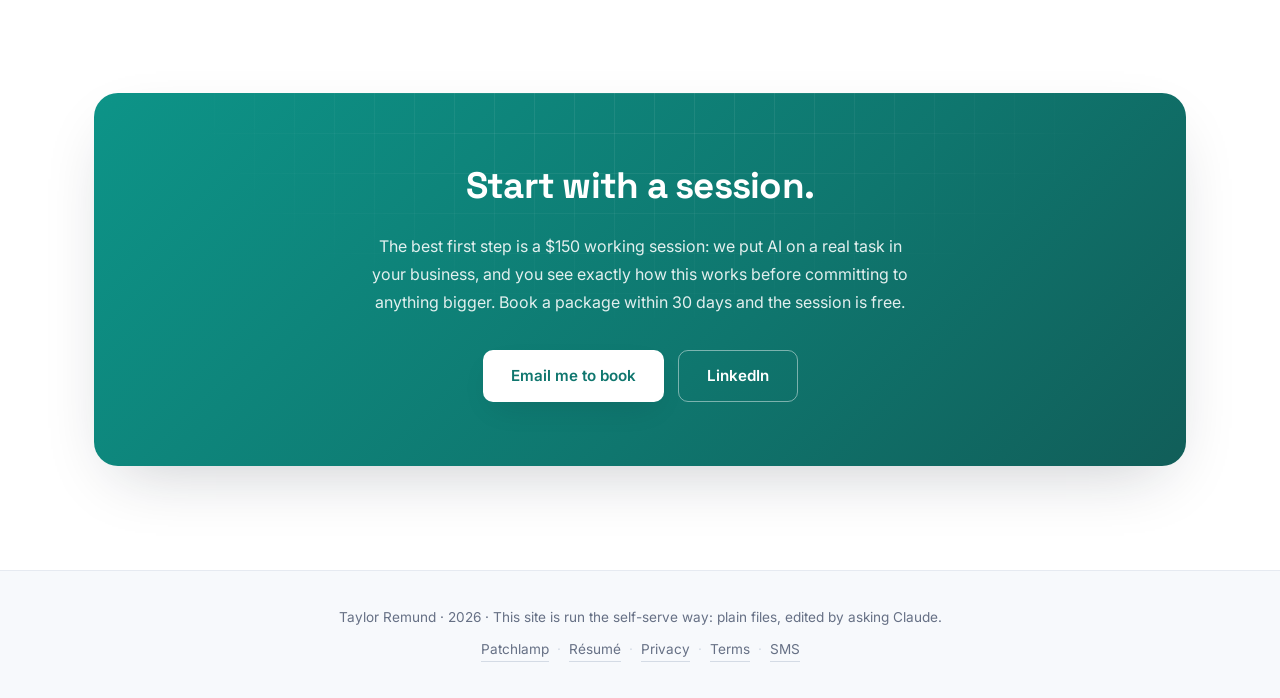
==== commit f3cb5120: "Price line: from $25 a month (B165, 2026-10-12)" ====
--- a/ai/index.html
+++ b/ai/index.html
@@ -123,8 +123,8 @@
         <div>
           <span class="pl-kicker"><i class="pl-lamp"></i> Websites and menus are Patchlamp</span>
           <h3>Text a number. The change is live.</h3>
-          <p>A website you change by texting it: Patch, the operator, makes the change, checks it's live and texts you back, usually in a minute. Nothing to install, no logins. Six plans from $20 a month with usage included; Standard is $250 with a built site and me on call. Every price is on patchlamp.com.</p>
-          <p class="pl-price">from <strong>$20</strong>/mo &middot; no setup fee &middot; usage included</p>
+          <p>A website you change by texting it: Patch, the operator, makes the change, checks it's live and texts you back, usually in a minute. Nothing to install, no logins. Six plans from $25 a month with usage included; Standard is $250 with a built site and me on call. Every price is on patchlamp.com.</p>
+          <p class="pl-price">from <strong>$25</strong>/mo &middot; no setup fee &middot; usage included</p>
         </div>
         <div class="pl-panel-side">
           <a href="https://patchlamp.com" class="pl-btn">See Patchlamp</a>
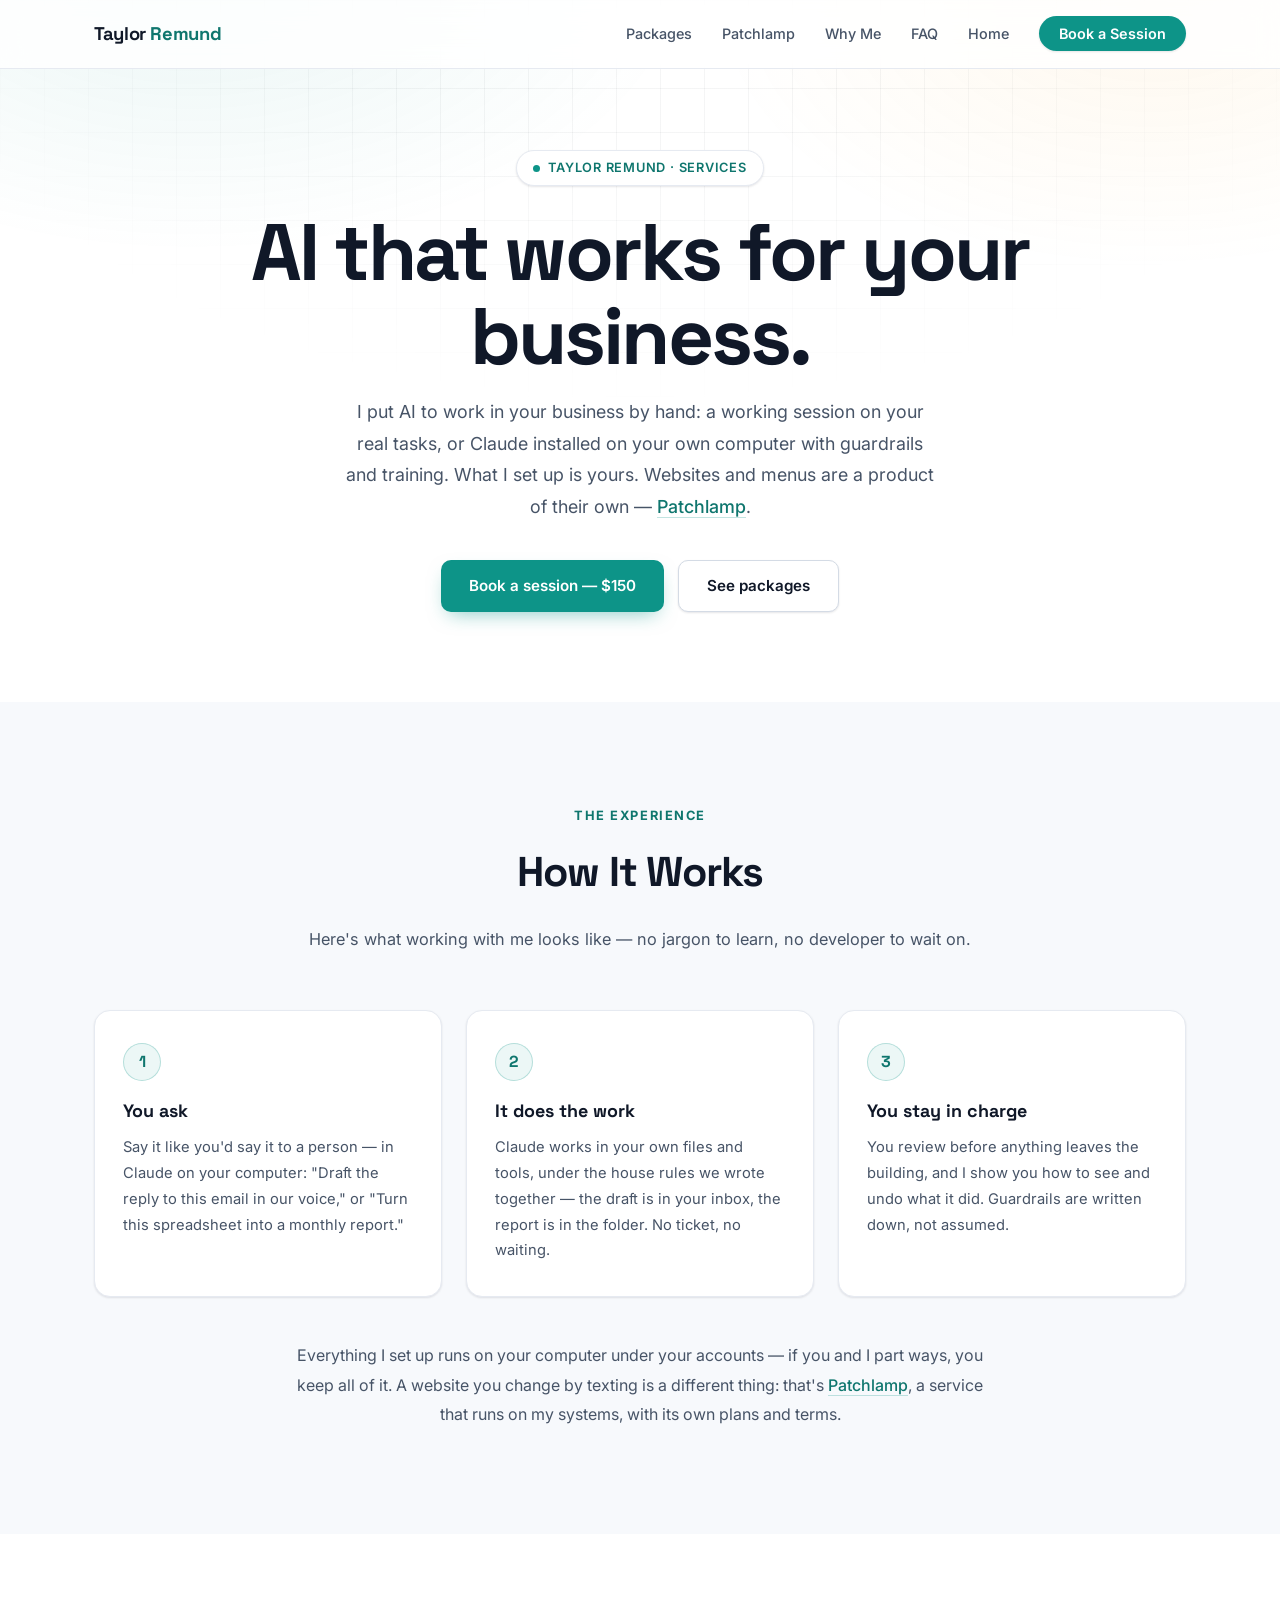
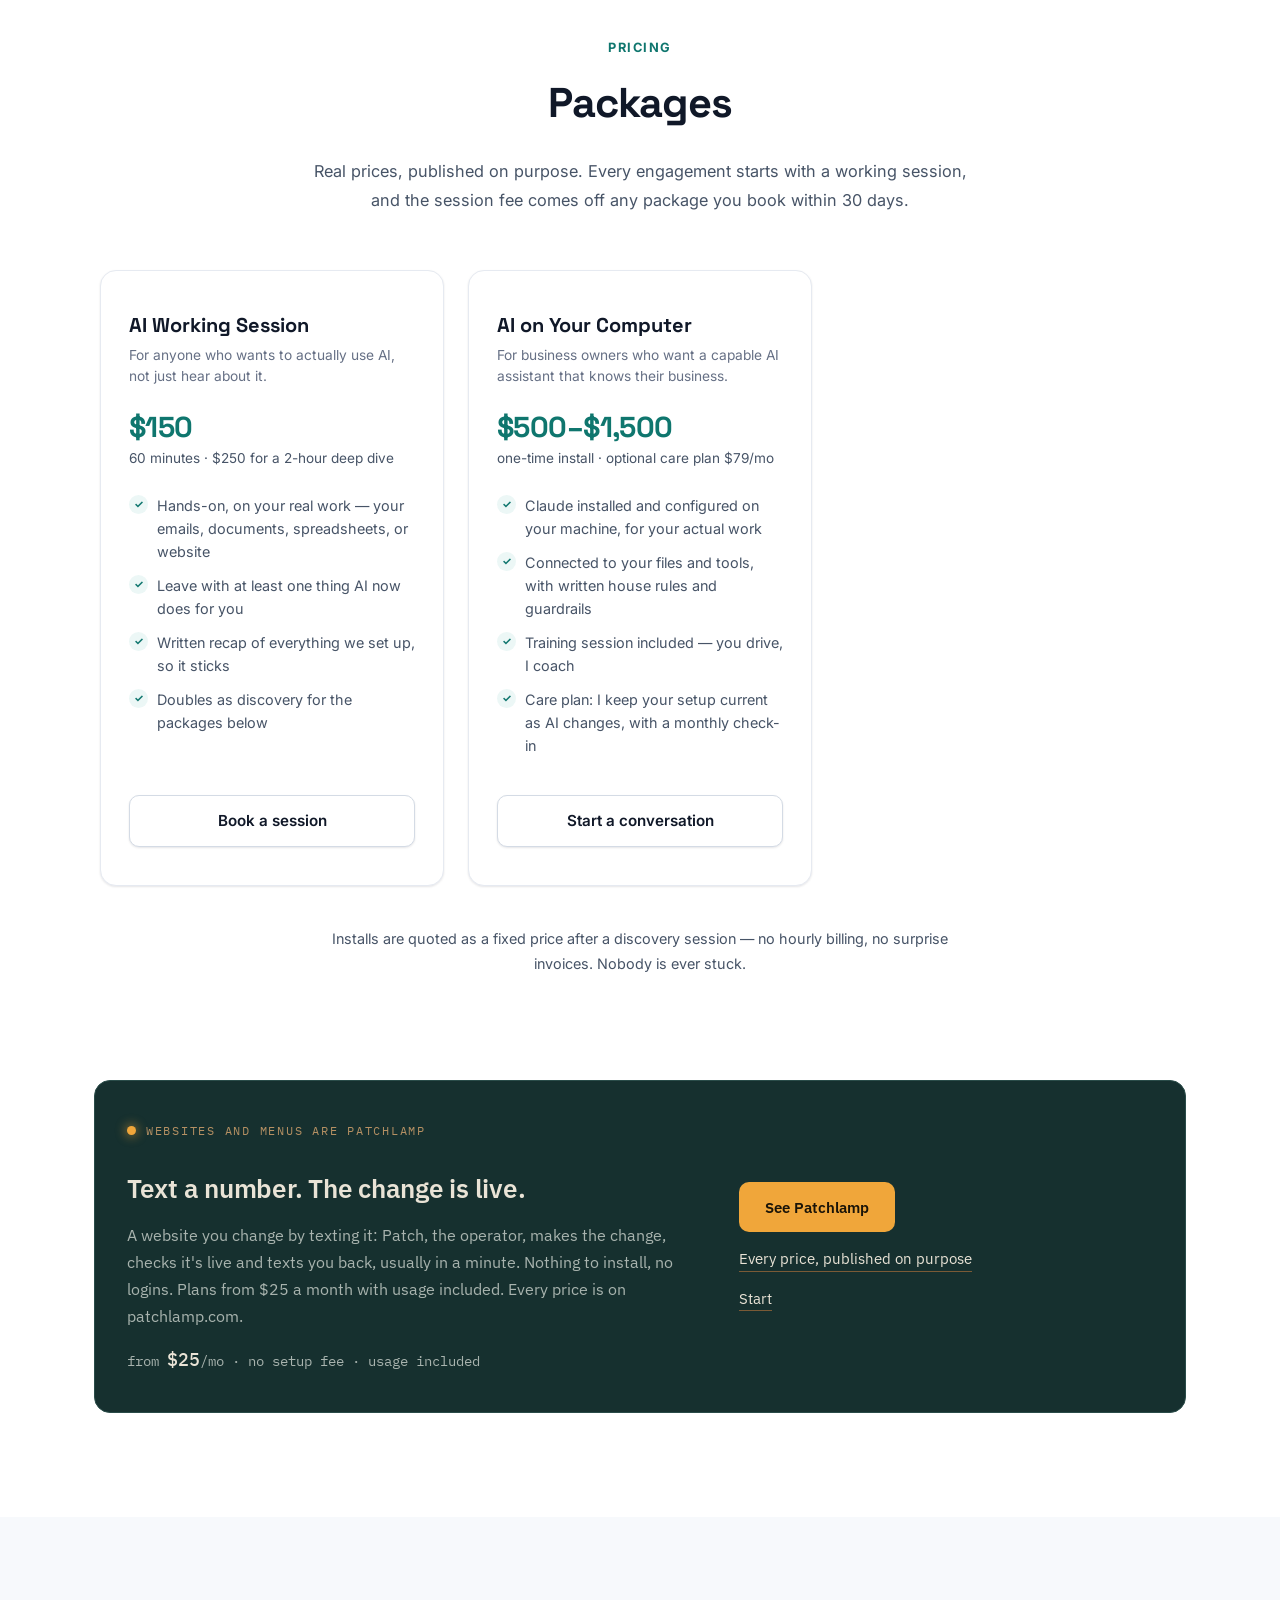
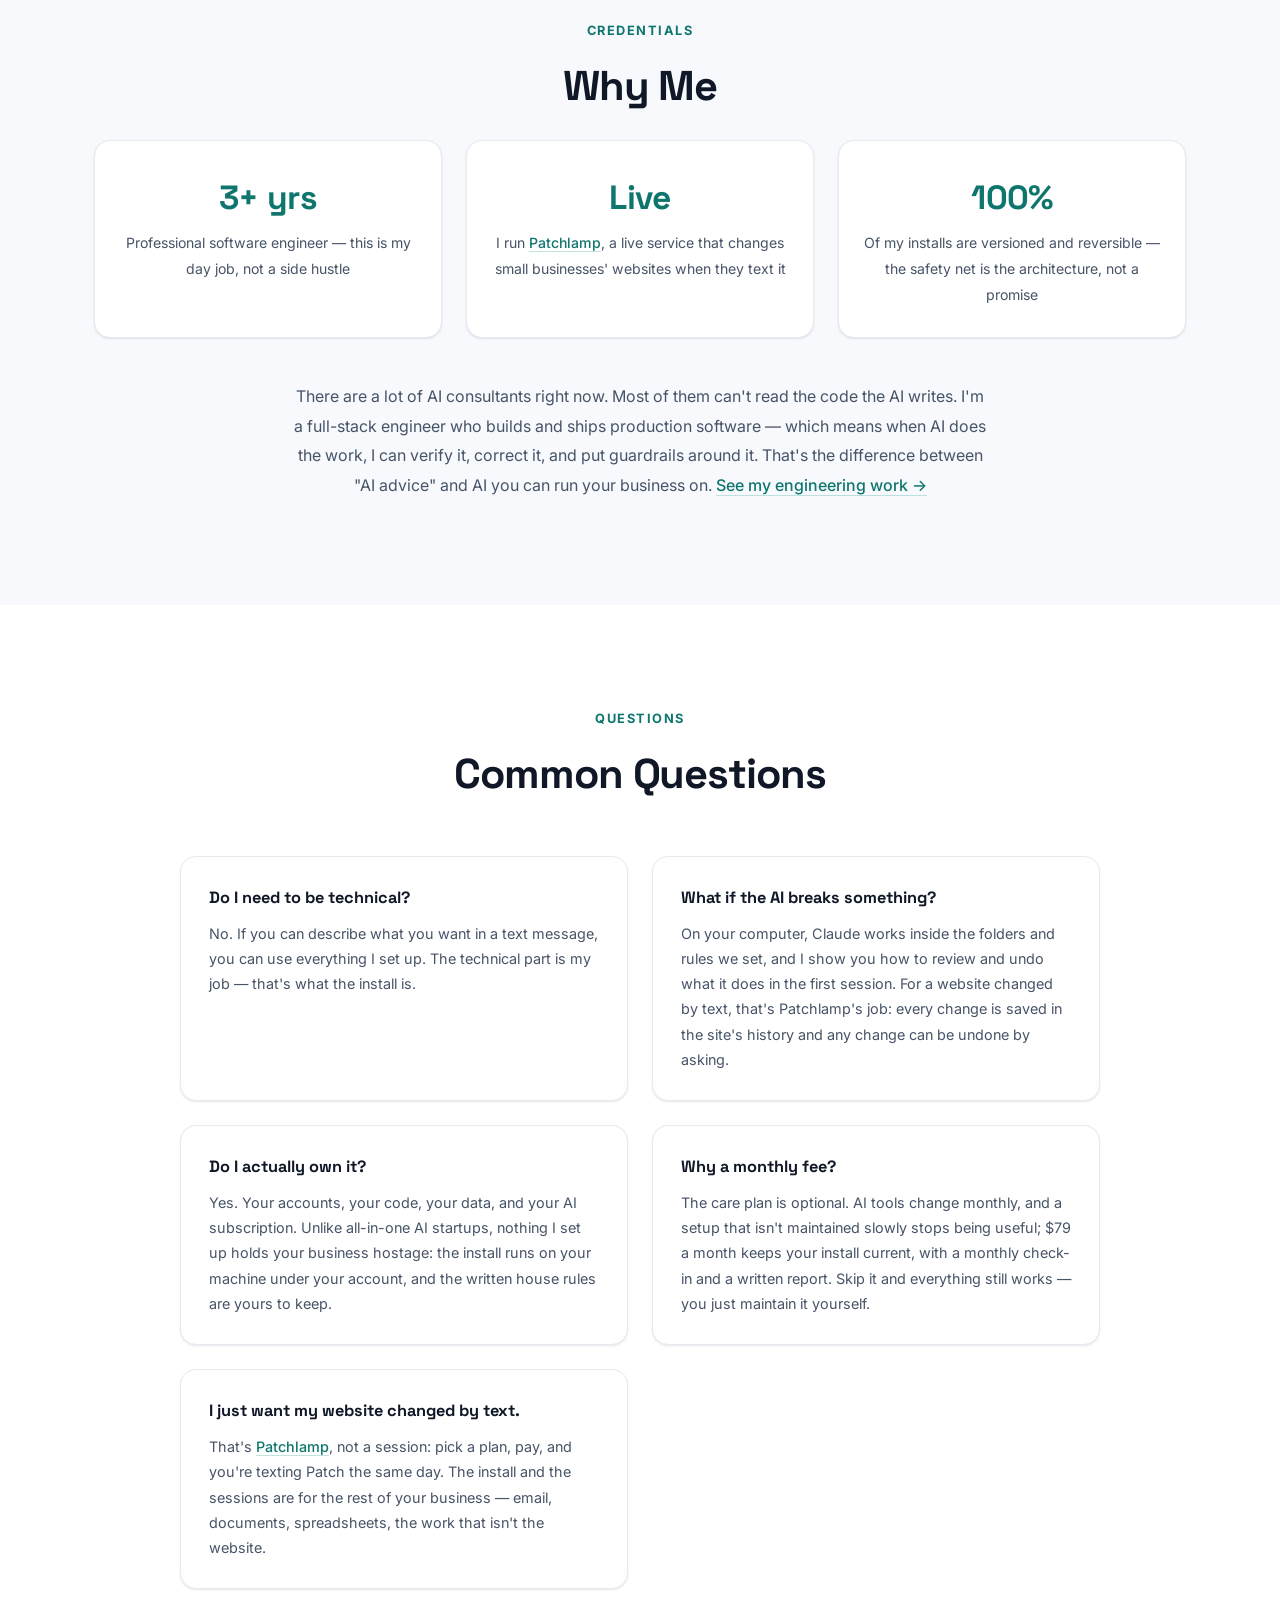
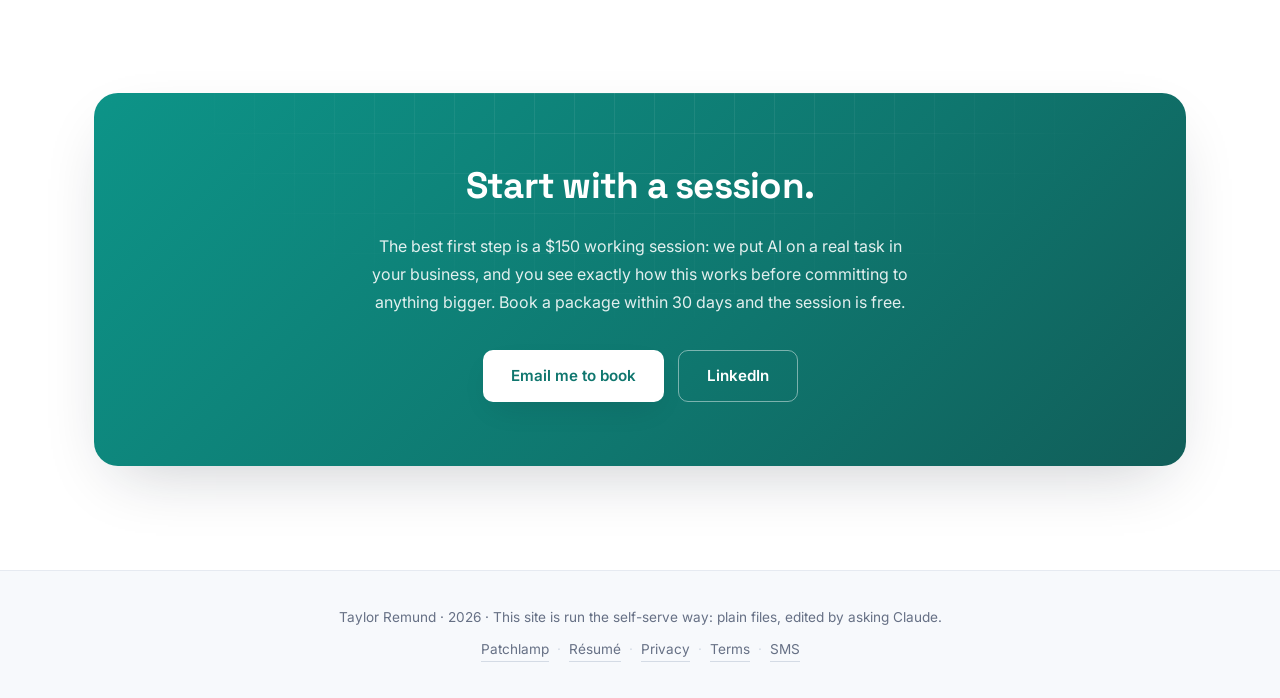
==== commit a0ad88d7: "/ai/: drop the plan count and the Standard price; link to patchlamp.com Patchlamp publishes three pl" ====
--- a/ai/index.html
+++ b/ai/index.html
@@ -123,7 +123,7 @@
         <div>
           <span class="pl-kicker"><i class="pl-lamp"></i> Websites and menus are Patchlamp</span>
           <h3>Text a number. The change is live.</h3>
-          <p>A website you change by texting it: Patch, the operator, makes the change, checks it's live and texts you back, usually in a minute. Nothing to install, no logins. Six plans from $25 a month with usage included; Standard is $250 with a built site and me on call. Every price is on patchlamp.com.</p>
+          <p>A website you change by texting it: Patch, the operator, makes the change, checks it's live and texts you back, usually in a minute. Nothing to install, no logins. Plans from $25 a month with usage included. Every price is on patchlamp.com.</p>
           <p class="pl-price">from <strong>$25</strong>/mo &middot; no setup fee &middot; usage included</p>
         </div>
         <div class="pl-panel-side">
